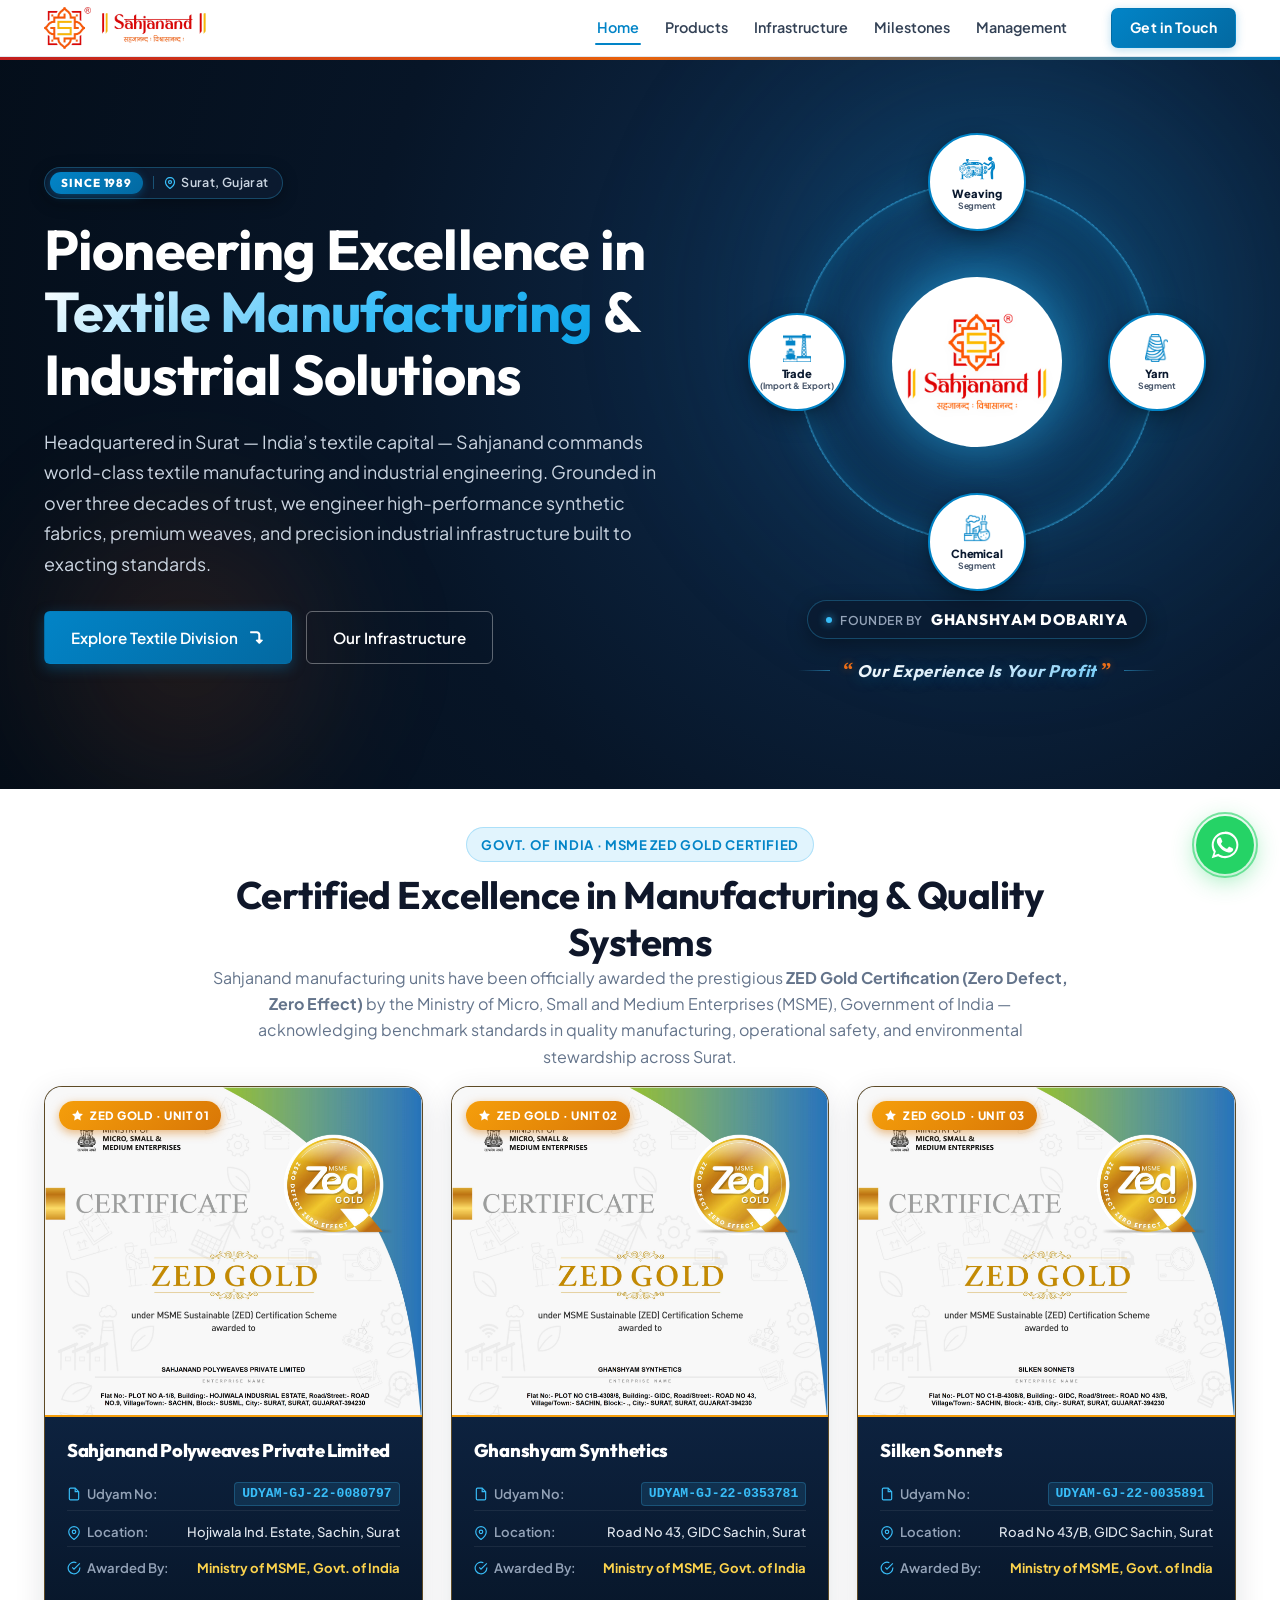
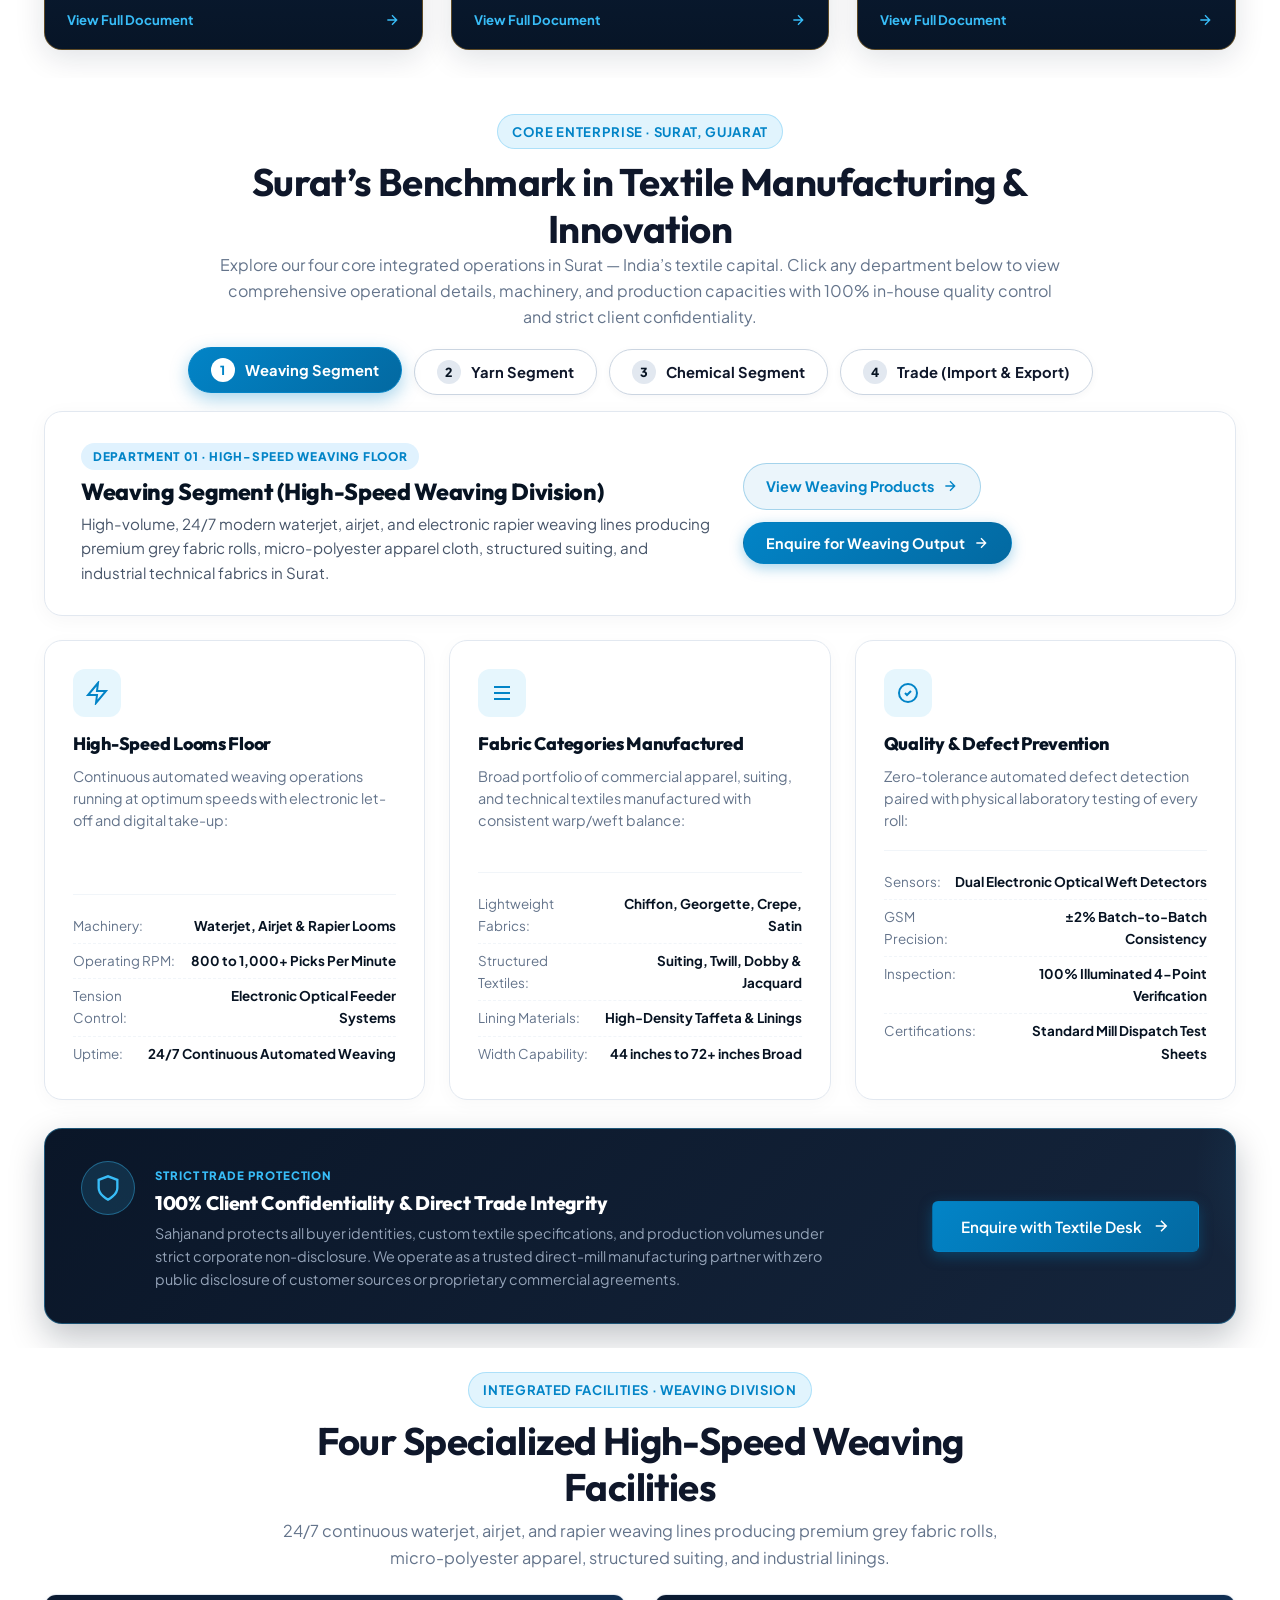
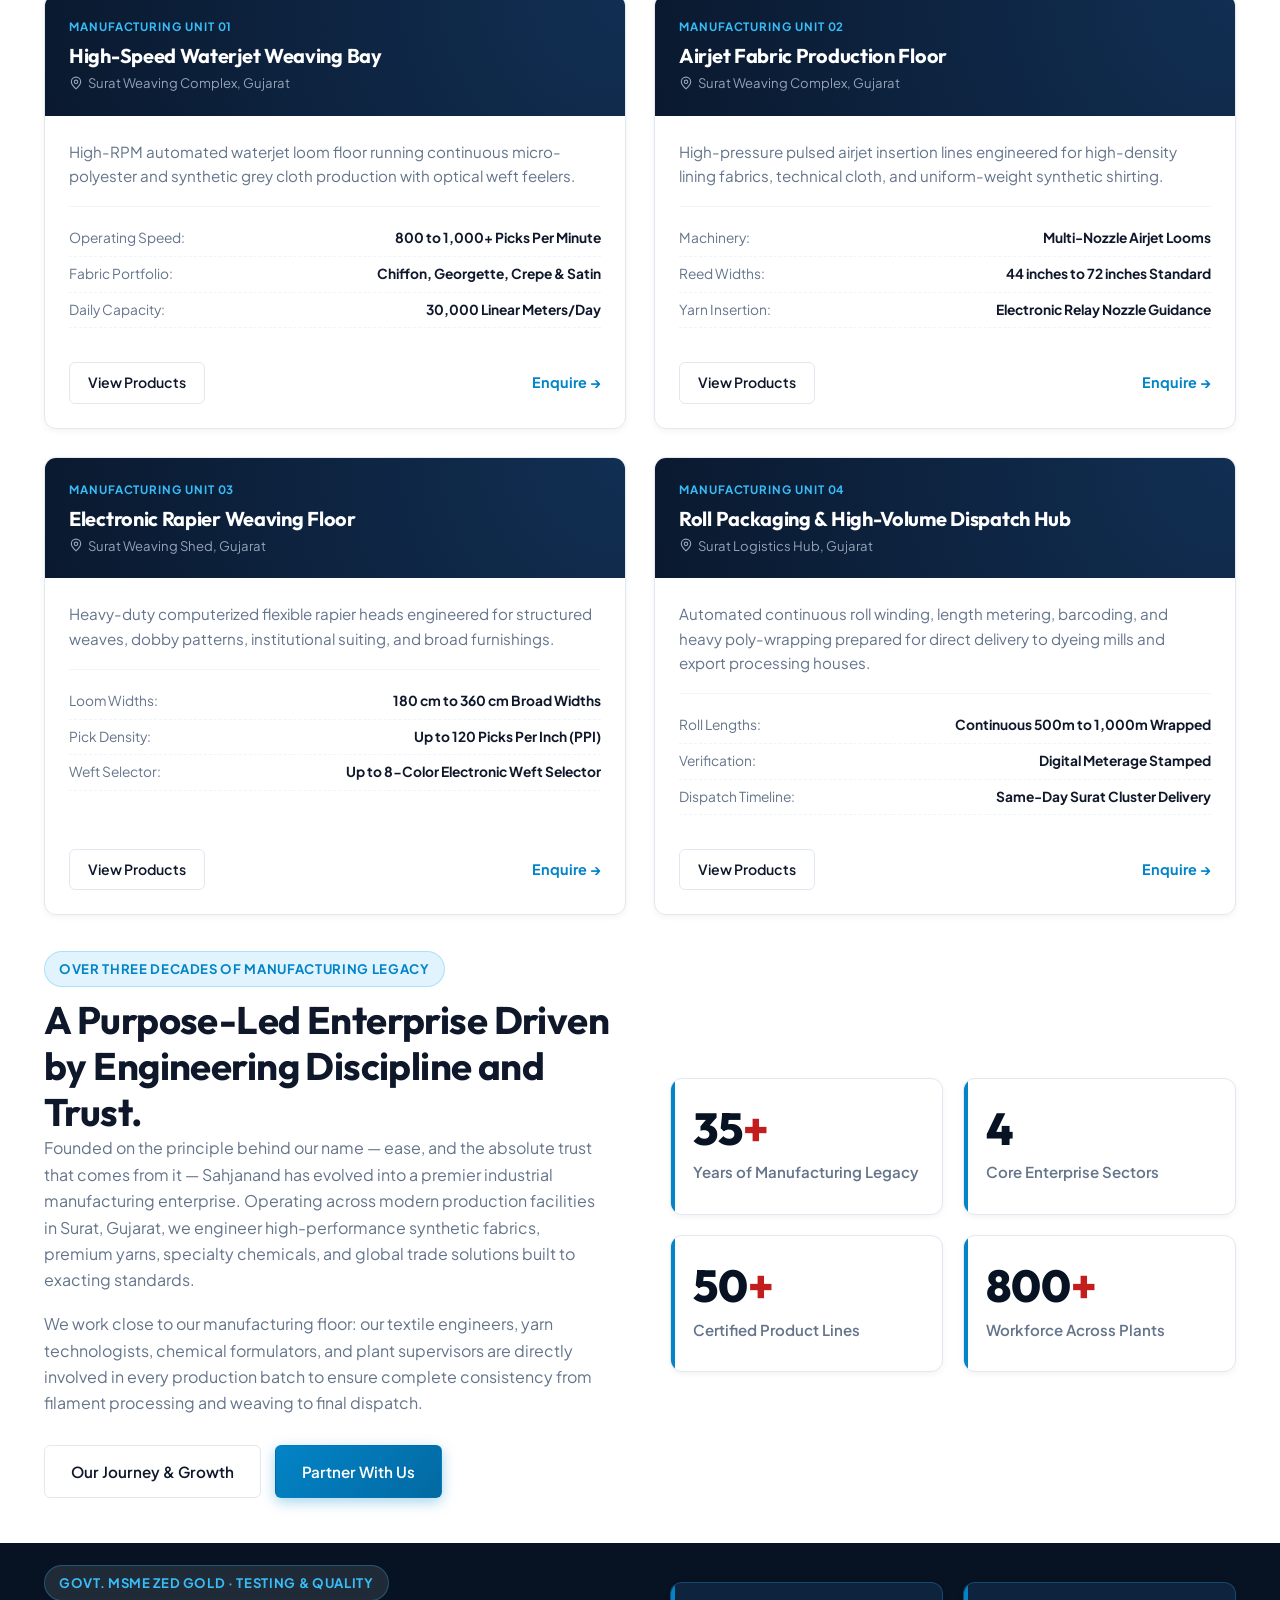
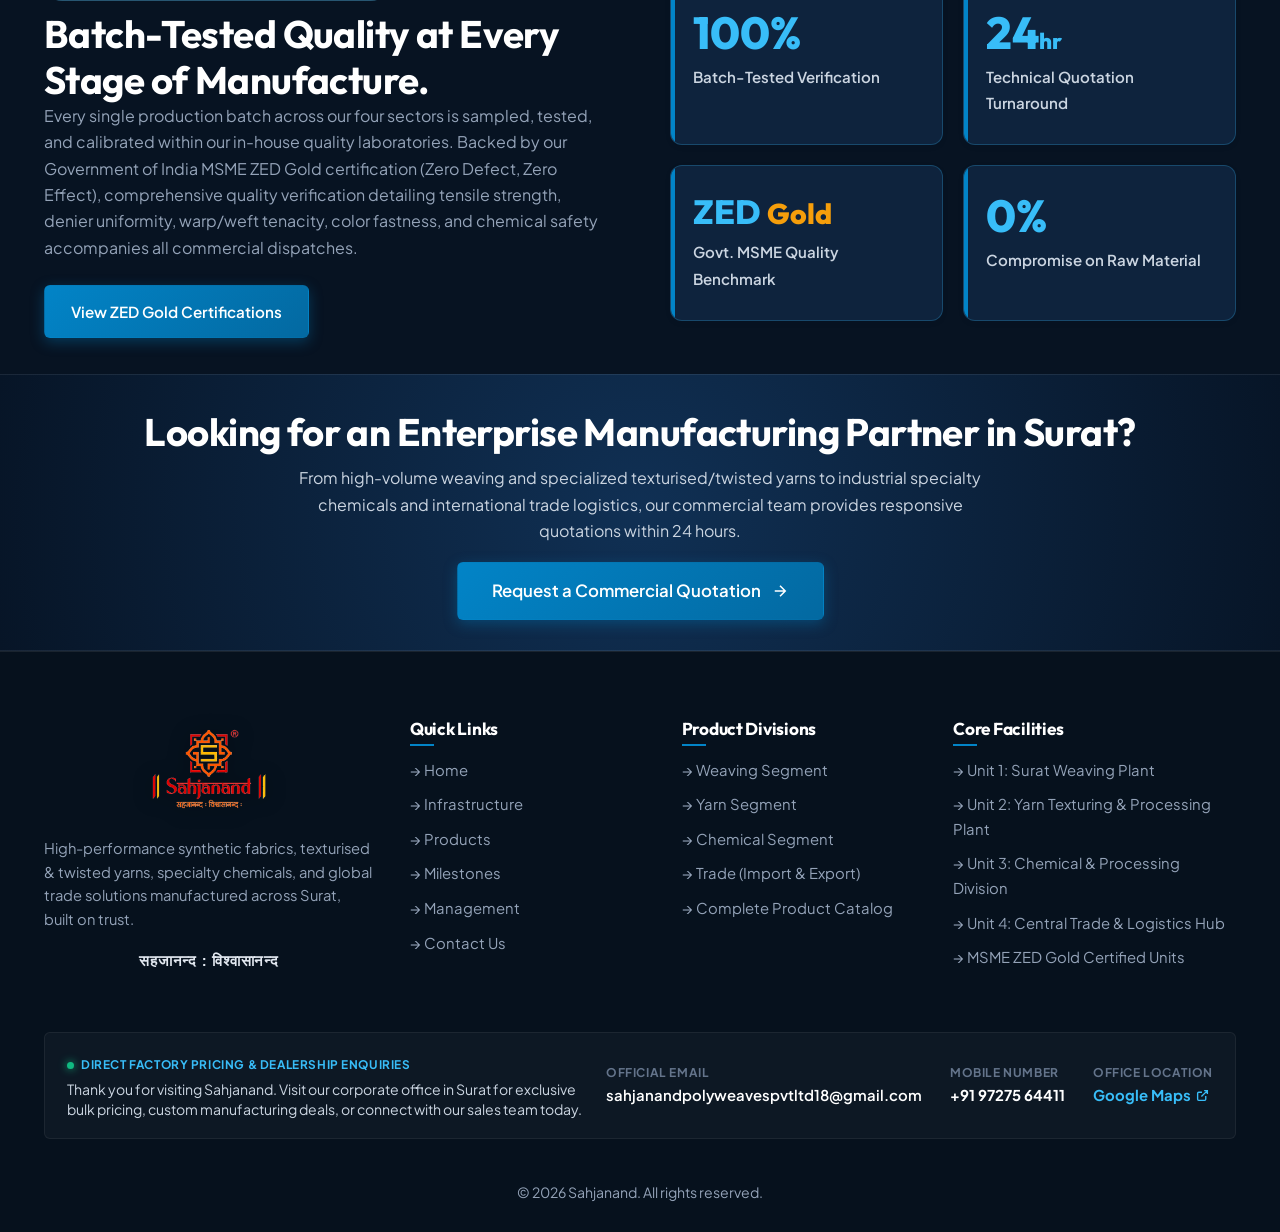
==== index.html @ 478af4a0 "Format designations on two lines with round brackets on line 2 for Utkarsh Misra and Vipul Radadiya" ====
<!DOCTYPE html>
<html lang="en">
<head>
<meta charset="UTF-8">
<meta name="viewport" content="width=device-width, initial-scale=1.0">
<title>Sahjanand | Industrial Manufacturing &amp; Infrastructure</title>
<meta name="description" content="Sahjanand produces precision-manufactured industrial products and construction materials across four advanced production facilities in Gujarat.">
<link rel="icon" type="image/png" href="images/favicon-32.png">
<link rel="apple-touch-icon" href="images/apple-touch-icon.png">
<link rel="preconnect" href="https://fonts.googleapis.com">
<link rel="preconnect" href="https://fonts.gstatic.com" crossorigin>
<meta http-equiv="Cache-Control" content="no-cache, no-store, must-revalidate">
<meta http-equiv="Pragma" content="no-cache">
<meta http-equiv="Expires" content="0">
<link rel="stylesheet" href="styles.css?v=117">
</head>
<body>

<header class="site-header">
 <div class="nav-row">
  <a href="./" class="brand" aria-label="Sahjanand - Home">
   <img src="images/navbar-logo.png?v=46" alt="Sahjanand - सहजानन्द : विश्वासानन्द" class="navbar-brand-logo">
  </a>
  <nav class="main-nav" id="primary-navigation" aria-label="Primary">
   <div class="mobile-drawer-header">
    <div class="drawer-brand">
     <img src="images/navbar-logo.png?v=46" alt="Sahjanand - सहजानन्द : विश्वासानन्द" class="drawer-brand-logo">
    </div>
    <button type="button" class="mobile-drawer-close" aria-label="Close navigation menu">&times;</button>
   </div>
   <ul>
    <li><a href="./">Home</a></li>
    <li><a href="products">Products</a></li>
    <li><a href="infrastructure">Infrastructure</a></li>
    <li><a href="milestones">Milestones</a></li>
    <li><a href="management">Management</a></li>
   </ul>
   <div class="mobile-drawer-footer">
    <a href="contact" class="btn btn-primary btn-drawer-cta">Get in Touch</a>
    <div class="drawer-info">
     <p><strong>Sahjanand</strong></p>
     <p>Surat, Gujarat, India</p>
    </div>
   </div>
  </nav>
  <div class="nav-actions">
   <a href="contact" class="btn btn-primary nav-cta-btn">Get in Touch</a>
   <button type="button" class="mobile-nav-toggle" aria-label="Toggle navigation menu" aria-expanded="false" aria-controls="primary-navigation">
    <span class="hamburger-line"></span>
    <span class="hamburger-line"></span>
    <span class="hamburger-line"></span>
   </button>
  </div>
 </div>
 <div class="mobile-nav-backdrop" aria-hidden="true"></div>
</header>

<main>

 <section class="hero-eagle">
  <div class="hero-top-accent" aria-hidden="true"></div>
  <div class="container">
   <div class="hero-grid">
    <div class="hero-content">
       <div class="hero-since-tag">
        <span class="since-flag">SINCE 1989</span>
        <span class="since-sep" aria-hidden="true"></span>
        <span class="since-loc">
         <svg width="12" height="12" viewBox="0 0 24 24" fill="none" stroke="currentColor" stroke-width="2.5" stroke-linecap="round" stroke-linejoin="round" aria-hidden="true">
          <path d="M21 10c0 7-9 13-9 13s-9-6-9-13a9 9 0 0 1 18 0z"/>
          <circle cx="12" cy="10" r="3"/>
         </svg>
         Surat, Gujarat
        </span>
       </div>
      <h1>Pioneering Excellence in <span class="gradient-text">Textile Manufacturing</span> &amp; Industrial Solutions</h1>
      <p class="hero-lede">Headquartered in Surat — India’s textile capital — Sahjanand commands world-class textile manufacturing and industrial engineering. Grounded in over three decades of trust, we engineer high-performance synthetic fabrics, premium weaves, and precision industrial infrastructure built to exacting standards.</p>
      <div class="hero-actions">
       <a href="#textile-division" class="btn btn-primary">
        <span>Explore Textile Division</span>
        <svg width="17" height="17" viewBox="0 0 512 512" fill="currentColor" aria-hidden="true" style="display:inline-block; vertical-align:middle; transition:transform 0.25s ease;">
         <path d="M 81,64 L 274,65 L 299,72 L 317,81 L 332,92 L 349,110 L 365,139 L 372,168 L 372,319 L 430,320 L 439,324 L 445,331 L 447,337 L 447,345 L 442,355 L 355,442 L 345,447 L 337,447 L 328,443 L 239,354 L 235,346 L 235,336 L 238,329 L 248,321 L 309,319 L 309,172 L 305,159 L 299,149 L 292,141 L 279,132 L 262,127 L 81,127 L 75,125 L 68,119 L 64,110 L 64,81 L 68,72 L 75,66 Z"/>
        </svg>
       </a>
       <a href="infrastructure" class="btn btn-outline">Our Infrastructure</a>
      </div>
     </div>

     <div class="hero-art">
      <div class="constellation-wrapper">
       <div class="constellation-ring"></div>
        <!-- Dynamic 4-Work Industrial Showcase (Continuous 3s Spreading Loop behind Logo) -->
        <div class="work-showcase-field" aria-hidden="true">
         <div class="work-showcase-ring"></div>
         <div class="work-slide slide-weaving">
          <img src="images/work-weaving.jpg?v=68" alt="Weaving Segment Manufacturing Plant">
          <div class="work-slide-tag">Weaving Segment</div>
         </div>
         <div class="work-slide slide-yarn">
          <img src="images/work-yarn.jpg?v=68" alt="Yarn Segment Spindles & Texturising">
          <div class="work-slide-tag">Yarn Segment</div>
         </div>
         <div class="work-slide slide-chemical">
          <img src="images/work-chemical.jpg?v=68" alt="Specialty Chemicals Processing Facility">
          <div class="work-slide-tag">Chemical Segment</div>
         </div>
         <div class="work-slide slide-trade">
          <img src="images/work-trade.jpg" alt="Global Trade Import & Export Logistics">
          <div class="work-slide-tag">Trade (Import &amp; Export)</div>
         </div>
        </div>
       
        <!-- Central Sahjanand Core -->
        <div class="constellation-center">
         <img src="images/logo-original-4k.png" alt="Sahjanand" class="constellation-logo">
        </div>

        <!-- Orbiting Track for 4 Core Enterprise Sectors (Slow Revolving Orbit) -->
        <div class="orbit-track">
         <a href="#textile-division" class="orbit-node node-1 btn-dept-link" data-switch="1" title="1. Weaving Segment">
          <div class="orbit-icon-wrap">
           <img src="images/icon-weaving-machine-blue.png" alt="Weaving Loom Machine" class="orbit-machine-icon">
          </div>
          <span class="node-label">
           <strong>Weaving</strong>
           <span class="node-sub">Segment</span>
          </span>
         </a>

         <a href="#textile-division" class="orbit-node node-2 btn-dept-link" data-switch="2" title="2. Yarn Segment">
          <div class="orbit-icon-wrap">
           <img src="images/icon-yarn-spool-blue.png" alt="Yarn Spool" class="orbit-yarn-icon">
          </div>
          <span class="node-label">
           <strong>Yarn</strong>
           <span class="node-sub">Segment</span>
          </span>
         </a>

         <a href="#textile-division" class="orbit-node node-3 btn-dept-link" data-switch="3" title="3. Chemical Segment">
          <div class="orbit-icon-wrap">
           <img src="images/icon-chemical-flask-blue.png?v=71" alt="Chemical Processing Flask and Factory" class="orbit-chemical-icon">
          </div>
          <span class="node-label">
           <strong>Chemical</strong>
           <span class="node-sub">Segment</span>
          </span>
         </a>

         <a href="#textile-division" class="orbit-node node-4 btn-dept-link" data-switch="4" title="4. Trade (Import &amp; Export)">
          <div class="orbit-icon-wrap">
            <img src="images/icon-trade-cargo-blue.png" alt="Trade Cargo Ship and Crane" class="orbit-trade-icon">
          </div>
          <span class="node-label">
           <strong>Trade</strong>
           <span class="node-sub">(Import &amp; Export)</span>
          </span>
         </a>
        </div>
       </div>

       <!-- Executive Presentation Byline under Constellation Setup (Modern Minimalist Pill) -->
       <div class="hero-presented-tag">
        <span class="tag-pulse-dot" aria-hidden="true"></span>
        <span class="tag-label">Founder by</span>
        <span class="tag-name">GHANSHYAM DOBARIYA</span>
       </div>

       <!-- Corporate Philosophy Motto -->
       <div class="hero-quote-byline">
        <span class="quote-wing-line left" aria-hidden="true"></span>
        <p class="hero-quote-phrase">
         <span class="quote-glyph" aria-hidden="true">&ldquo;</span><span class="quote-text">Our Experience Is Your Profit</span><span class="quote-glyph" aria-hidden="true">&rdquo;</span>
        </p>
        <span class="quote-wing-line right" aria-hidden="true"></span>
       </div>
      </div>
     </div>
    </div>
   </div>
  </section>

  <!-- MSME ZED GOLD CERTIFICATIONS SHOWCASE -->
  <section id="certifications" class="cert-showcase-section">
   <div class="container">
    <div class="section-header-eagle" style="text-align: center; max-width: 860px; margin: 0 auto 16px;">
     <span class="pill-badge pill-badge-blue">Govt. of India · MSME ZED Gold Certified</span>
     <h2>Certified Excellence in Manufacturing &amp; Quality Systems</h2>
     <p class="section-lede">Sahjanand manufacturing units have been officially awarded the prestigious <strong>ZED Gold Certification (Zero Defect, Zero Effect)</strong> by the Ministry of Micro, Small and Medium Enterprises (MSME), Government of India — acknowledging benchmark standards in quality manufacturing, operational safety, and environmental stewardship across Surat.</p>
    </div>

    <!-- 3 CERTIFICATES IN ONE SINGLE ROW ON DESKTOP -->
    <div class="cert-grid">
     <!-- Certificate 1: Sahjanand Polyweaves Private Limited -->
     <div class="cert-card" data-cert-index="0" role="button" tabindex="0" aria-label="View ZED Gold Certificate - Sahjanand Polyweaves Private Limited">
      <div class="cert-badge">
       <svg width="13" height="13" viewBox="0 0 24 24" fill="currentColor"><polygon points="12 2 15.09 8.26 22 9.27 17 14.14 18.18 21.02 12 17.77 5.82 21.02 7 14.14 2 9.27 8.91 8.26 12 2"/></svg>
       <span>ZED Gold · Unit 01</span>
      </div>
      <div class="cert-preview-frame">
       <img src="images/cert-sahjanand-polyweaves.png" alt="MSME ZED Gold Certificate - Sahjanand Polyweaves Private Limited" loading="lazy">
       <div class="cert-zoom-overlay">
        <div class="zoom-btn-pill">
         <svg width="18" height="18" viewBox="0 0 24 24" fill="none" stroke="currentColor" stroke-width="2.5"><circle cx="11" cy="11" r="8"/><line x1="21" y1="21" x2="16.65" y2="16.65"/><line x1="11" y1="8" x2="11" y2="14"/><line x1="8" y1="11" x2="14" y2="11"/></svg>
         <span>Click to Enlarge</span>
        </div>
       </div>
      </div>
      <div class="cert-card-body">
       <h4>Sahjanand Polyweaves Private Limited</h4>
       <div class="cert-info-list">
        <div class="cert-info-row">
         <span class="cert-info-label">
          <svg width="14" height="14" viewBox="0 0 24 24" fill="none" stroke="currentColor" stroke-width="2"><path d="M14 2H6a2 2 0 0 0-2 2v16a2 2 0 0 0 2 2h12a2 2 0 0 0 2-2V8z"/><polyline points="14 2 14 8 20 8"/></svg>
          Udyam No:
         </span>
         <span class="cert-info-code">UDYAM-GJ-22-0080797</span>
        </div>
        <div class="cert-info-row">
         <span class="cert-info-label">
          <svg width="14" height="14" viewBox="0 0 24 24" fill="none" stroke="currentColor" stroke-width="2"><path d="M21 10c0 7-9 13-9 13s-9-6-9-13a9 9 0 0 1 18 0z"/><circle cx="12" cy="10" r="3"/></svg>
          Location:
         </span>
         <span class="cert-info-val">Hojiwala Ind. Estate, Sachin, Surat</span>
        </div>
        <div class="cert-info-row">
         <span class="cert-info-label">
          <svg width="14" height="14" viewBox="0 0 24 24" fill="none" stroke="currentColor" stroke-width="2"><path d="M22 11.08V12a10 10 0 1 1-5.93-9.14"/><polyline points="22 4 12 14.01 9 11.01"/></svg>
          Awarded By:
         </span>
         <span class="cert-info-val cert-highlight-gold">Ministry of MSME, Govt. of India</span>
        </div>
       </div>
       <div class="cert-card-footer-action">
        <span>View Full Document</span>
        <svg width="16" height="16" viewBox="0 0 24 24" fill="none" stroke="currentColor" stroke-width="2"><path d="M5 12h14M12 5l7 7-7 7"/></svg>
       </div>
      </div>
     </div>

     <!-- Certificate 2: Ghanshyam Synthetics -->
     <div class="cert-card" data-cert-index="1" role="button" tabindex="0" aria-label="View ZED Gold Certificate - Ghanshyam Synthetics">
      <div class="cert-badge">
       <svg width="13" height="13" viewBox="0 0 24 24" fill="currentColor"><polygon points="12 2 15.09 8.26 22 9.27 17 14.14 18.18 21.02 12 17.77 5.82 21.02 7 14.14 2 9.27 8.91 8.26 12 2"/></svg>
       <span>ZED Gold · Unit 02</span>
      </div>
      <div class="cert-preview-frame">
       <img src="images/cert-ghanshyam-synthetics.png" alt="MSME ZED Gold Certificate - Ghanshyam Synthetics" loading="lazy">
       <div class="cert-zoom-overlay">
        <div class="zoom-btn-pill">
         <svg width="18" height="18" viewBox="0 0 24 24" fill="none" stroke="currentColor" stroke-width="2.5"><circle cx="11" cy="11" r="8"/><line x1="21" y1="21" x2="16.65" y2="16.65"/><line x1="11" y1="8" x2="11" y2="14"/><line x1="8" y1="11" x2="14" y2="11"/></svg>
         <span>Click to Enlarge</span>
        </div>
       </div>
      </div>
      <div class="cert-card-body">
       <h4>Ghanshyam Synthetics</h4>
       <div class="cert-info-list">
        <div class="cert-info-row">
         <span class="cert-info-label">
          <svg width="14" height="14" viewBox="0 0 24 24" fill="none" stroke="currentColor" stroke-width="2"><path d="M14 2H6a2 2 0 0 0-2 2v16a2 2 0 0 0 2 2h12a2 2 0 0 0 2-2V8z"/><polyline points="14 2 14 8 20 8"/></svg>
          Udyam No:
         </span>
         <span class="cert-info-code">UDYAM-GJ-22-0353781</span>
        </div>
        <div class="cert-info-row">
         <span class="cert-info-label">
          <svg width="14" height="14" viewBox="0 0 24 24" fill="none" stroke="currentColor" stroke-width="2"><path d="M21 10c0 7-9 13-9 13s-9-6-9-13a9 9 0 0 1 18 0z"/><circle cx="12" cy="10" r="3"/></svg>
          Location:
         </span>
         <span class="cert-info-val">Road No 43, GIDC Sachin, Surat</span>
        </div>
        <div class="cert-info-row">
         <span class="cert-info-label">
          <svg width="14" height="14" viewBox="0 0 24 24" fill="none" stroke="currentColor" stroke-width="2"><path d="M22 11.08V12a10 10 0 1 1-5.93-9.14"/><polyline points="22 4 12 14.01 9 11.01"/></svg>
          Awarded By:
         </span>
         <span class="cert-info-val cert-highlight-gold">Ministry of MSME, Govt. of India</span>
        </div>
       </div>
       <div class="cert-card-footer-action">
        <span>View Full Document</span>
        <svg width="16" height="16" viewBox="0 0 24 24" fill="none" stroke="currentColor" stroke-width="2"><path d="M5 12h14M12 5l7 7-7 7"/></svg>
       </div>
      </div>
     </div>

     <!-- Certificate 3: Silken Sonnets -->
     <div class="cert-card" data-cert-index="2" role="button" tabindex="0" aria-label="View ZED Gold Certificate - Silken Sonnets">
      <div class="cert-badge">
       <svg width="13" height="13" viewBox="0 0 24 24" fill="currentColor"><polygon points="12 2 15.09 8.26 22 9.27 17 14.14 18.18 21.02 12 17.77 5.82 21.02 7 14.14 2 9.27 8.91 8.26 12 2"/></svg>
       <span>ZED Gold · Unit 03</span>
      </div>
      <div class="cert-preview-frame">
       <img src="images/cert-silken-sonnets.png" alt="MSME ZED Gold Certificate - Silken Sonnets" loading="lazy">
       <div class="cert-zoom-overlay">
        <div class="zoom-btn-pill">
         <svg width="18" height="18" viewBox="0 0 24 24" fill="none" stroke="currentColor" stroke-width="2.5"><circle cx="11" cy="11" r="8"/><line x1="21" y1="21" x2="16.65" y2="16.65"/><line x1="11" y1="8" x2="11" y2="14"/><line x1="8" y1="11" x2="14" y2="11"/></svg>
         <span>Click to Enlarge</span>
        </div>
       </div>
      </div>
      <div class="cert-card-body">
       <h4>Silken Sonnets</h4>
       <div class="cert-info-list">
        <div class="cert-info-row">
         <span class="cert-info-label">
          <svg width="14" height="14" viewBox="0 0 24 24" fill="none" stroke="currentColor" stroke-width="2"><path d="M14 2H6a2 2 0 0 0-2 2v16a2 2 0 0 0 2 2h12a2 2 0 0 0 2-2V8z"/><polyline points="14 2 14 8 20 8"/></svg>
          Udyam No:
         </span>
         <span class="cert-info-code">UDYAM-GJ-22-0035891</span>
        </div>
        <div class="cert-info-row">
         <span class="cert-info-label">
          <svg width="14" height="14" viewBox="0 0 24 24" fill="none" stroke="currentColor" stroke-width="2"><path d="M21 10c0 7-9 13-9 13s-9-6-9-13a9 9 0 0 1 18 0z"/><circle cx="12" cy="10" r="3"/></svg>
          Location:
         </span>
         <span class="cert-info-val">Road No 43/B, GIDC Sachin, Surat</span>
        </div>
        <div class="cert-info-row">
         <span class="cert-info-label">
          <svg width="14" height="14" viewBox="0 0 24 24" fill="none" stroke="currentColor" stroke-width="2"><path d="M22 11.08V12a10 10 0 1 1-5.93-9.14"/><polyline points="22 4 12 14.01 9 11.01"/></svg>
          Awarded By:
         </span>
         <span class="cert-info-val cert-highlight-gold">Ministry of MSME, Govt. of India</span>
        </div>
       </div>
       <div class="cert-card-footer-action">
        <span>View Full Document</span>
        <svg width="16" height="16" viewBox="0 0 24 24" fill="none" stroke="currentColor" stroke-width="2"><path d="M5 12h14M12 5l7 7-7 7"/></svg>
       </div>
      </div>
     </div>
    </div>
    <!-- Mobile Swipe Indicator & Dots (visible on mobile/tablet) -->
    <div class="cert-mobile-controls" aria-hidden="true">
     <button type="button" class="cert-dot is-active" data-index="0" aria-label="Certificate 1"></button>
     <button type="button" class="cert-dot" data-index="1" aria-label="Certificate 2"></button>
     <button type="button" class="cert-dot" data-index="2" aria-label="Certificate 3"></button>
    </div>
   </div>
  </section>

 <!-- CORE ENTERPRISE: TEXTILE MANUFACTURING HUB -->
 <section id="textile-division" class="textile-showcase-section">
  <div class="container">
   <div class="section-header-eagle" style="text-align: center; max-width: 840px; margin: 0 auto 14px;">
    <span class="pill-badge pill-badge-blue">Core Enterprise · Surat, Gujarat</span>
    <h2>Surat’s Benchmark in Textile Manufacturing &amp; Innovation</h2>
    <p class="section-lede">Explore our four core integrated operations in Surat — India’s textile capital. Click any department below to view comprehensive operational details, machinery, and production capacities with 100% in-house quality control and strict client confidentiality.</p>
   </div>

   <!-- Persistent 4 Department Selector Buttons -->
   <div class="textile-tab-bar" role="tablist" aria-label="Textile Departments">
    <button type="button" class="textile-tab-btn active" data-target-page="1" role="tab" aria-selected="true">
     <span class="tab-num">1</span>
     <span class="tab-label">Weaving Segment</span>
    </button>
    <button type="button" class="textile-tab-btn" data-target-page="2" role="tab" aria-selected="false">
     <span class="tab-num">2</span>
     <span class="tab-label">Yarn Segment</span>
    </button>
    <button type="button" class="textile-tab-btn" data-target-page="3" role="tab" aria-selected="false">
     <span class="tab-num">3</span>
     <span class="tab-label">Chemical Segment</span>
    </button>
    <button type="button" class="textile-tab-btn" data-target-page="4" role="tab" aria-selected="false">
     <span class="tab-num">4</span>
     <span class="tab-label">Trade (Import &amp; Export)</span>
    </button>
   </div>

   <!-- Dynamic Department Panels Container -->
   <div class="textile-panels-container">

    <!-- DEPARTMENT 1: WEAVING SEGMENT -->
    <div class="textile-page-panel active" data-page="1" id="page-weaving" role="tabpanel">
     <div class="textile-panel-header">
      <div class="textile-panel-title-area">
       <span class="page-badge">Department 01 · High-Speed Weaving Floor</span>
       <h3>Weaving Segment (High-Speed Weaving Division)</h3>
       <p>High-volume, 24/7 modern waterjet, airjet, and electronic rapier weaving lines producing premium grey fabric rolls, micro-polyester apparel cloth, structured suiting, and industrial technical fabrics in Surat.</p>
      </div>
      <div class="panel-actions-row">
       <a href="products?division=weaving" class="btn-ghost-cyan">
        <span>View Weaving Products</span>
        <svg width="16" height="16" viewBox="0 0 24 24" fill="none" stroke="currentColor" stroke-width="2"><path d="M5 12h14M12 5l7 7-7 7"/></svg>
       </a>
       <a href="contact?inquiry=textile-weaving" class="btn btn-primary panel-cta-btn">
        <span>Enquire for Weaving Output</span>
        <svg width="16" height="16" viewBox="0 0 24 24" fill="none" stroke="currentColor" stroke-width="2"><path d="M5 12h14M12 5l7 7-7 7"/></svg>
       </a>
      </div>
     </div>

     <div class="textile-panel-grid">
      <div class="panel-card">
       <div class="panel-card-icon">
        <svg viewBox="0 0 24 24" fill="none" stroke="currentColor" stroke-width="2"><path d="M13 2L3 14h9l-1 8 10-12h-9l1-8z"/></svg>
       </div>
       <h4>High-Speed Looms Floor</h4>
       <p>Continuous automated weaving operations running at optimum speeds with electronic let-off and digital take-up:</p>
       <ul class="panel-detail-list">
        <li><span>Machinery:</span> <strong>Waterjet, Airjet &amp; Rapier Looms</strong></li>
        <li><span>Operating RPM:</span> <strong>800 to 1,000+ Picks Per Minute</strong></li>
        <li><span>Tension Control:</span> <strong>Electronic Optical Feeder Systems</strong></li>
        <li><span>Uptime:</span> <strong>24/7 Continuous Automated Weaving</strong></li>
       </ul>
      </div>

      <div class="panel-card">
       <div class="panel-card-icon">
        <svg viewBox="0 0 24 24" fill="none" stroke="currentColor" stroke-width="2"><path d="M4 6h16M4 12h16M4 18h16"/></svg>
       </div>
       <h4>Fabric Categories Manufactured</h4>
       <p>Broad portfolio of commercial apparel, suiting, and technical textiles manufactured with consistent warp/weft balance:</p>
       <ul class="panel-detail-list">
        <li><span>Lightweight Fabrics:</span> <strong>Chiffon, Georgette, Crepe, Satin</strong></li>
        <li><span>Structured Textiles:</span> <strong>Suiting, Twill, Dobby &amp; Jacquard</strong></li>
        <li><span>Lining Materials:</span> <strong>High-Density Taffeta &amp; Linings</strong></li>
        <li><span>Width Capability:</span> <strong>44 inches to 72+ inches Broad</strong></li>
       </ul>
      </div>

      <div class="panel-card">
       <div class="panel-card-icon">
        <svg viewBox="0 0 24 24" fill="none" stroke="currentColor" stroke-width="2"><path d="M9 12l2 2 4-4m6 2a9 9 0 11-18 0 9 9 0 0118 0z"/></svg>
       </div>
       <h4>Quality &amp; Defect Prevention</h4>
       <p>Zero-tolerance automated defect detection paired with physical laboratory testing of every roll:</p>
       <ul class="panel-detail-list">
        <li><span>Sensors:</span> <strong>Dual Electronic Optical Weft Detectors</strong></li>
        <li><span>GSM Precision:</span> <strong>&plusmn;2% Batch-to-Batch Consistency</strong></li>
        <li><span>Inspection:</span> <strong>100% Illuminated 4-Point Verification</strong></li>
        <li><span>Certifications:</span> <strong>Standard Mill Dispatch Test Sheets</strong></li>
       </ul>
      </div>
     </div>
    </div>

    <!-- DEPARTMENT 2: YARN SEGMENT -->
    <div class="textile-page-panel" data-page="2" id="page-yarn" role="tabpanel" style="display: none;">
     <div class="textile-panel-header">
      <div class="textile-panel-title-area">
       <span class="page-badge">Department 02 · Raw Material &amp; Warp Preparation</span>
       <h3>Yarn Segment &amp; Warp Preparation</h3>
       <p>Comprehensive synthetic filament yarn processing, computer-controlled warping, eco-friendly sizing, and high-speed beam winding engineered to ensure zero warp breakage on modern weaving floors.</p>
      </div>
      <div class="panel-actions-row">
       <a href="products?division=yarn" class="btn-ghost-cyan">
        <span>View Yarn Products</span>
        <svg width="16" height="16" viewBox="0 0 24 24" fill="none" stroke="currentColor" stroke-width="2"><path d="M5 12h14M12 5l7 7-7 7"/></svg>
       </a>
       <a href="contact?inquiry=textile-yarn" class="btn btn-primary panel-cta-btn">
        <span>Enquire for Yarn Supply</span>
        <svg width="16" height="16" viewBox="0 0 24 24" fill="none" stroke="currentColor" stroke-width="2"><path d="M5 12h14M12 5l7 7-7 7"/></svg>
       </a>
      </div>
     </div>

     <div class="textile-panel-grid">
      <div class="panel-card">
       <div class="panel-card-icon">
        <svg viewBox="0 0 24 24" fill="none" stroke="currentColor" stroke-width="2"><circle cx="12" cy="12" r="9"/><circle cx="12" cy="12" r="4"/><path d="M12 3v5M12 16v5M3 12h5M16 12h5"/></svg>
       </div>
       <h4>Filament Types &amp; Denier Range</h4>
       <p>Bulk sourcing, handling, and preparation across a versatile range of premium synthetic filaments:</p>
       <ul class="panel-detail-list">
        <li><span>Filaments:</span> <strong>Fully Drawn Yarn (FDY) &amp; POY</strong></li>
        <li><span>Texturing:</span> <strong>Drawn Textured Yarn (DTY)</strong></li>
        <li><span>Specialties:</span> <strong>Micro-Denier, Cationic &amp; High-Twist</strong></li>
        <li><span>Denier Range:</span> <strong>30D to 600D Filament Gauges</strong></li>
       </ul>
      </div>

      <div class="panel-card">
       <div class="panel-card-icon">
        <svg viewBox="0 0 24 24" fill="none" stroke="currentColor" stroke-width="2"><path d="M4 6h16M4 12h16M4 18h16M6 4v16M12 4v16M18 4v16"/></svg>
       </div>
       <h4>Warping &amp; Sizing Technology</h4>
       <p>Automated sectional warping lines engineered for parallel yarn arrangement and uniform beam density:</p>
       <ul class="panel-detail-list">
        <li><span>Creel Capacity:</span> <strong>1000+ Ends Electronic Stop Motion</strong></li>
        <li><span>Tension Control:</span> <strong>Computerized Servo Tensioning</strong></li>
        <li><span>Sizing Media:</span> <strong>Eco-Friendly Synthetic Size Blends</strong></li>
        <li><span>Quality Outcome:</span> <strong>Zero Warp-Breakage Guarantee</strong></li>
       </ul>
      </div>

      <div class="panel-card">
       <div class="panel-card-icon">
        <svg viewBox="0 0 24 24" fill="none" stroke="currentColor" stroke-width="2"><path d="M9 12l2 2 4-4m6 2a9 9 0 11-18 0 9 9 0 0118 0z"/></svg>
       </div>
       <h4>Testing &amp; In-House Lab</h4>
       <p>Every yarn lot is tested for tensile elongation, twist stability, and continuous filament uniformity:</p>
       <ul class="panel-detail-list">
        <li><span>Tensile Checks:</span> <strong>Single-End Tenacity &amp; Elongation</strong></li>
        <li><span>Denier Accuracy:</span> <strong>Electronic Wrap-Reel Inspection</strong></li>
        <li><span>Moisture &amp; OPU:</span> <strong>Controlled Oil Pick-Up Uniformity</strong></li>
        <li><span>Lot Traceability:</span> <strong>Full Barcoded Batch Certification</strong></li>
       </ul>
      </div>
     </div>
    </div>

    <!-- DEPARTMENT 3: CHEMICAL SEGMENT -->
    <div class="textile-page-panel" data-page="3" id="page-chemical" role="tabpanel" style="display: none;">
     <div class="textile-panel-header">
      <div class="textile-panel-title-area">
       <span class="page-badge">Department 03 · Specialty Chemicals &amp; Auxiliaries</span>
       <h3>Chemical Segment (Textile Auxiliaries &amp; Specialty Formulations)</h3>
       <p>Formulation and bulk supply of eco-friendly synthetic sizing chemicals, warp binders, textile processing auxiliaries, lubricants, and finishing softeners engineered for optimal weaving performance.</p>
      </div>
      <div class="panel-actions-row">
       <a href="products?division=chemical" class="btn-ghost-cyan">
        <span>View Chemical Products</span>
        <svg width="16" height="16" viewBox="0 0 24 24" fill="none" stroke="currentColor" stroke-width="2"><path d="M5 12h14M12 5l7 7-7 7"/></svg>
       </a>
       <a href="contact?inquiry=textile-chemical" class="btn btn-primary panel-cta-btn">
        <span>Enquire for Chemical Supply</span>
        <svg width="16" height="16" viewBox="0 0 24 24" fill="none" stroke="currentColor" stroke-width="2"><path d="M5 12h14M12 5l7 7-7 7"/></svg>
       </a>
      </div>
     </div>

     <div class="textile-panel-grid">
      <div class="panel-card">
       <div class="panel-card-icon">
        <svg viewBox="0 0 24 24" fill="none" stroke="currentColor" stroke-width="2"><path d="M10 2v7.31L4.14 19.3A2 2 0 0 0 5.86 22h12.28a2 2 0 0 0 1.72-2.7L14 9.31V2"/></svg>
       </div>
       <h4>Sizing Chemicals &amp; Polymer Binders</h4>
       <p>High-adhesion eco-friendly water-soluble sizing polymers engineered for smooth yarn encapsulation and zero shedding:</p>
       <ul class="panel-detail-list">
        <li><span>Formulations:</span> <strong>Synthetic Acrylic &amp; Polyvinyl Binders</strong></li>
        <li><span>Warp Film:</span> <strong>Flexible, High-Tensile Anti-Abrasion Film</strong></li>
        <li><span>De-sizing:</span> <strong>Rapid 100% Water-Soluble Washout</strong></li>
        <li><span>Performance:</span> <strong>Zero Dusting on Modern Looms</strong></li>
       </ul>
      </div>

      <div class="panel-card">
       <div class="panel-card-icon">
        <svg viewBox="0 0 24 24" fill="none" stroke="currentColor" stroke-width="2"><path d="M12 2.69l5.66 5.66a8 8 0 1 1-11.31 0z"/></svg>
       </div>
       <h4>Textile Auxiliaries &amp; Softeners</h4>
       <p>High-efficiency processing aids, scouring agents, wetting penetrants, and textile finishing softeners:</p>
       <ul class="panel-detail-list">
        <li><span>Spinning Aids:</span> <strong>Coning Oils &amp; Anti-Static Lubricants</strong></li>
        <li><span>Pre-Treatment:</span> <strong>Rapid Scouring &amp; Wetting Agents</strong></li>
        <li><span>Softening:</span> <strong>Cationic &amp; Silicone Fabric Softeners</strong></li>
        <li><span>Defoamers:</span> <strong>High-Efficiency Silicone Defoaming Emulsions</strong></li>
       </ul>
      </div>

      <div class="panel-card">
       <div class="panel-card-icon">
        <svg viewBox="0 0 24 24" fill="none" stroke="currentColor" stroke-width="2"><path d="M9 12l2 2 4-4m6 2a9 9 0 11-18 0 9 9 0 0118 0z"/></svg>
       </div>
       <h4>Testing Lab &amp; Eco-Compliance</h4>
       <p>Every chemical batch is synthesized and verified under controlled reactor temperatures and analytical testing:</p>
       <ul class="panel-detail-list">
        <li><span>Viscosity:</span> <strong>Digital Brookfield Viscometer Tested</strong></li>
        <li><span>pH &amp; Solids:</span> <strong>Rigid Active Solid Content Control</strong></li>
        <li><span>Eco Standards:</span> <strong>Zero Hazardous Discharge Compliant</strong></li>
        <li><span>Batch Quality:</span> <strong>Lot-Certified Laboratory COA Provided</strong></li>
       </ul>
      </div>
     </div>
    </div>

    <!-- DEPARTMENT 4: TRADE (IMPORT & EXPORT) -->
    <div class="textile-page-panel" data-page="4" id="page-trade" role="tabpanel" style="display: none;">
     <div class="textile-panel-header">
      <div class="textile-panel-title-area">
       <span class="page-badge">Department 04 · Global Procurement &amp; Export Desk</span>
       <h3>Trade (Import &amp; Export Division)</h3>
       <p>Dedicated international trading and procurement desk handling global raw material imports, virgin polymer procurement, export of Surat grey fabrics, and confidential contract trade.</p>
      </div>
      <div class="panel-actions-row">
       <a href="products?division=trade" class="btn-ghost-cyan">
        <span>View Trading Catalog</span>
        <svg width="16" height="16" viewBox="0 0 24 24" fill="none" stroke="currentColor" stroke-width="2"><path d="M5 12h14M12 5l7 7-7 7"/></svg>
       </a>
       <a href="contact?inquiry=textile-trade" class="btn btn-primary panel-cta-btn">
        <span>Connect with Trade Desk</span>
        <svg width="16" height="16" viewBox="0 0 24 24" fill="none" stroke="currentColor" stroke-width="2"><path d="M5 12h14M12 5l7 7-7 7"/></svg>
       </a>
      </div>
     </div>

     <div class="textile-panel-grid">
      <div class="panel-card">
       <div class="panel-card-icon">
        <svg viewBox="0 0 24 24" fill="none" stroke="currentColor" stroke-width="2"><circle cx="12" cy="12" r="10"/><path d="M2 12h20M12 2a15.3 15.3 0 0 1 4 10 15.3 15.3 0 0 1-4 10 15.3 15.3 0 0 1-4-10 15.3 15.3 0 0 1 4-10z"/></svg>
       </div>
       <h4>Global Import Operations</h4>
       <p>Direct international sourcing of virgin synthetic polymers, specialty filaments, and feedstock chemicals:</p>
       <ul class="panel-detail-list">
        <li><span>Polymer Imports:</span> <strong>Direct From Global Petrochemical Majors</strong></li>
        <li><span>Raw Filaments:</span> <strong>Virgin POY, FDY &amp; Specialty Gauges</strong></li>
        <li><span>Supply Chain:</span> <strong>Continuous High-Volume Buffer Stock</strong></li>
        <li><span>Pricing Edge:</span> <strong>Zero Middleman International Economics</strong></li>
       </ul>
      </div>

      <div class="panel-card">
       <div class="panel-card-icon">
        <svg viewBox="0 0 24 24" fill="none" stroke="currentColor" stroke-width="2"><path d="M21 16V8a2 2 0 0 0-1-1.73l-7-4a2 2 0 0 0-2 0l-7 4A2 2 0 0 0 3 8v8a2 2 0 0 0 1 1.73l7 4a2 2 0 0 0 2 0l7-4A2 2 0 0 0 21 16z"/></svg>
       </div>
       <h4>Export Fabric Aggregation</h4>
       <p>Export-grade aggregation of verified grey fabric lots and apparel textiles direct from Surat's premier clusters:</p>
       <ul class="panel-detail-list">
        <li><span>Export Supply:</span> <strong>Full Container Load (FCL) Shipments</strong></li>
        <li><span>Categories:</span> <strong>Synthetic Grey, Suiting, Dobby &amp; Sheeting</strong></li>
        <li><span>Quality Standard:</span> <strong>100% Pre-Shipment 4-Point Inspected</strong></li>
        <li><span>Logistics:</span> <strong>Direct Port Delivery &amp; Container Stuffing</strong></li>
       </ul>
      </div>

      <div class="panel-card">
       <div class="panel-card-icon">
        <svg viewBox="0 0 24 24" fill="none" stroke="currentColor" stroke-width="2"><path d="M12 22s8-4 8-10V5l-8-3-8 3v7c0 6 8 10 8 10z"/></svg>
       </div>
       <h4>Trade Compliance &amp; Confidentiality</h4>
       <p>Every commercial transaction adheres to strict international compliance and complete trade secrecy:</p>
       <ul class="panel-detail-list">
        <li><span>Documentation:</span> <strong>Complete Customs &amp; LC Management</strong></li>
        <li><span>Zero Client Disclosure:</span> <strong>Strict Non-Disclosure Protection</strong></li>
        <li><span>Contract Integrity:</span> <strong>Proprietary Commercial Secrecy</strong></li>
        <li><span>Quality Guarantee:</span> <strong>Only Grade-A Verified Lots Dispatched</strong></li>
       </ul>
      </div>
     </div>
    </div>

   </div>

   <!-- Strict Confidentiality & Enterprise Supply Bar -->
   <div class="textile-confidentiality-bar" style="margin-top: 28px;">
    <div class="confidentiality-shield-col">
     <div class="confidentiality-shield-icon">
      <svg width="28" height="28" viewBox="0 0 24 24" fill="none" stroke="currentColor" stroke-width="2"><path d="M12 22s8-4 8-10V5l-8-3-8 3v7c0 6 8 10 8 10z"/></svg>
     </div>
     <div>
      <span class="confidentiality-tag">Strict Trade Protection</span>
      <h4>100% Client Confidentiality &amp; Direct Trade Integrity</h4>
      <p>Sahjanand protects all buyer identities, custom textile specifications, and production volumes under strict corporate non-disclosure. We operate as a trusted direct-mill manufacturing partner with zero public disclosure of customer sources or proprietary commercial agreements.</p>
     </div>
    </div>
    <div class="confidentiality-cta">
     <a href="contact?inquiry=textile" class="btn btn-primary" style="padding: 12px 28px; white-space: nowrap;">
      <span>Enquire with Textile Desk</span>
      <svg width="18" height="18" viewBox="0 0 24 24" fill="none" stroke="currentColor" stroke-width="2"><path d="M5 12h14M12 5l7 7-7 7"/></svg>
     </a>
    </div>
   </div>

  </div>
 </section>

  <!-- INTEGRATED SPECIALIZED FACILITIES (DYNAMIC BY DEPARTMENT) -->
 <section class="bg-white" id="textile-facilities">
  <div class="container">

   <!-- FACILITIES PANEL 1: WEAVING SEGMENT -->
   <div class="facilities-page-panel active" data-facilities-page="1">
    <div class="section-head center">
     <span class="pill-badge pill-badge-blue">Integrated Facilities · Weaving Division</span>
     <h2>Four Specialized High-Speed Weaving Facilities</h2>
     <p>24/7 continuous waterjet, airjet, and rapier weaving lines producing premium grey fabric rolls, micro-polyester apparel, structured suiting, and industrial linings.</p>
    </div>

    <div class="grid grid-2">
     <div class="facility-card">
      <div class="facility-card-header">
       <span class="unit-badge">Manufacturing Unit 01</span>
       <h3>High-Speed Waterjet Weaving Bay</h3>
       <span class="location-tag">
        <svg width="14" height="14" viewBox="0 0 24 24" fill="none" stroke="currentColor" stroke-width="2"><path d="M12 2a8 8 0 0 0-8 8c0 5 8 12 8 12s8-7 8-12a8 8 0 0 0-8-8z"/><circle cx="12" cy="10" r="3"/></svg>
        Surat Weaving Complex, Gujarat
       </span>
      </div>
      <div class="facility-card-body">
       <p>High-RPM automated waterjet loom floor running continuous micro-polyester and synthetic grey cloth production with optical weft feelers.</p>
       <ul class="spec-list">
        <li><span>Operating Speed:</span> <strong>800 to 1,000+ Picks Per Minute</strong></li>
        <li><span>Fabric Portfolio:</span> <strong>Chiffon, Georgette, Crepe &amp; Satin</strong></li>
        <li><span>Daily Capacity:</span> <strong>30,000 Linear Meters/Day</strong></li>
       </ul>
       <div class="facility-card-footer">
        <a href="products?division=weaving#grey-rolls" class="btn btn-ghost-dark" style="padding: 8px 18px; font-size: 0.88rem;">View Products</a>
        <a href="contact?inquiry=textile-weaving" style="font-weight: 700; font-size: 0.9rem;">Enquire &rarr;</a>
       </div>
      </div>
     </div>

     <div class="facility-card">
      <div class="facility-card-header">
       <span class="unit-badge">Manufacturing Unit 02</span>
       <h3>Airjet Fabric Production Floor</h3>
       <span class="location-tag">
        <svg width="14" height="14" viewBox="0 0 24 24" fill="none" stroke="currentColor" stroke-width="2"><path d="M12 2a8 8 0 0 0-8 8c0 5 8 12 8 12s8-7 8-12a8 8 0 0 0-8-8z"/><circle cx="12" cy="10" r="3"/></svg>
        Surat Weaving Complex, Gujarat
       </span>
      </div>
      <div class="facility-card-body">
       <p>High-pressure pulsed airjet insertion lines engineered for high-density lining fabrics, technical cloth, and uniform-weight synthetic shirting.</p>
       <ul class="spec-list">
        <li><span>Machinery:</span> <strong>Multi-Nozzle Airjet Looms</strong></li>
        <li><span>Reed Widths:</span> <strong>44 inches to 72 inches Standard</strong></li>
        <li><span>Yarn Insertion:</span> <strong>Electronic Relay Nozzle Guidance</strong></li>
       </ul>
       <div class="facility-card-footer">
        <a href="products?division=weaving#fashion-textiles" class="btn btn-ghost-dark" style="padding: 8px 18px; font-size: 0.88rem;">View Products</a>
        <a href="contact?inquiry=textile-weaving" style="font-weight: 700; font-size: 0.9rem;">Enquire &rarr;</a>
       </div>
      </div>
     </div>

     <div class="facility-card">
      <div class="facility-card-header">
       <span class="unit-badge">Manufacturing Unit 03</span>
       <h3>Electronic Rapier Weaving Floor</h3>
       <span class="location-tag">
        <svg width="14" height="14" viewBox="0 0 24 24" fill="none" stroke="currentColor" stroke-width="2"><path d="M12 2a8 8 0 0 0-8 8c0 5 8 12 8 12s8-7 8-12a8 8 0 0 0-8-8z"/><circle cx="12" cy="10" r="3"/></svg>
        Surat Weaving Shed, Gujarat
       </span>
      </div>
      <div class="facility-card-body">
       <p>Heavy-duty computerized flexible rapier heads engineered for structured weaves, dobby patterns, institutional suiting, and broad furnishings.</p>
       <ul class="spec-list">
        <li><span>Loom Widths:</span> <strong>180 cm to 360 cm Broad Widths</strong></li>
        <li><span>Pick Density:</span> <strong>Up to 120 Picks Per Inch (PPI)</strong></li>
        <li><span>Weft Selector:</span> <strong>Up to 8-Color Electronic Weft Selector</strong></li>
       </ul>
       <div class="facility-card-footer">
        <a href="products?division=weaving#structured-suiting" class="btn btn-ghost-dark" style="padding: 8px 18px; font-size: 0.88rem;">View Products</a>
        <a href="contact?inquiry=textile-weaving" style="font-weight: 700; font-size: 0.9rem;">Enquire &rarr;</a>
       </div>
      </div>
     </div>

     <div class="facility-card">
      <div class="facility-card-header">
       <span class="unit-badge">Manufacturing Unit 04</span>
       <h3>Roll Packaging &amp; High-Volume Dispatch Hub</h3>
       <span class="location-tag">
        <svg width="14" height="14" viewBox="0 0 24 24" fill="none" stroke="currentColor" stroke-width="2"><path d="M12 2a8 8 0 0 0-8 8c0 5 8 12 8 12s8-7 8-12a8 8 0 0 0-8-8z"/><circle cx="12" cy="10" r="3"/></svg>
        Surat Logistics Hub, Gujarat
       </span>
      </div>
      <div class="facility-card-body">
       <p>Automated continuous roll winding, length metering, barcoding, and heavy poly-wrapping prepared for direct delivery to dyeing mills and export processing houses.</p>
       <ul class="spec-list">
        <li><span>Roll Lengths:</span> <strong>Continuous 500m to 1,000m Wrapped</strong></li>
        <li><span>Verification:</span> <strong>Digital Meterage Stamped</strong></li>
        <li><span>Dispatch Timeline:</span> <strong>Same-Day Surat Cluster Delivery</strong></li>
       </ul>
       <div class="facility-card-footer">
        <a href="products?division=weaving#grey-rolls" class="btn btn-ghost-dark" style="padding: 8px 18px; font-size: 0.88rem;">View Products</a>
        <a href="contact?inquiry=textile-weaving" style="font-weight: 700; font-size: 0.9rem;">Enquire &rarr;</a>
       </div>
      </div>
     </div>
    </div>
   </div>

   <!-- FACILITIES PANEL 2: YARN SEGMENT -->
   <div class="facilities-page-panel" data-facilities-page="2" style="display: none;">
    <div class="section-head center">
     <span class="pill-badge pill-badge-blue">Integrated Facilities · Yarn Division</span>
     <h2>Four Specialized Yarn Preparation Facilities</h2>
     <p>Dedicated production floors in Surat engineered for synthetic filament texturing, computer-controlled sectional warping, and zero-breakage sizing.</p>
    </div>

    <div class="grid grid-2">
     <div class="facility-card">
      <div class="facility-card-header">
       <span class="unit-badge">Operational Unit 01</span>
       <h3>High-Speed Sectional Warping Complex</h3>
       <span class="location-tag">
        <svg width="14" height="14" viewBox="0 0 24 24" fill="none" stroke="currentColor" stroke-width="2"><path d="M12 2a8 8 0 0 0-8 8c0 5 8 12 8 12s8-7 8-12a8 8 0 0 0-8-8z"/><circle cx="12" cy="10" r="3"/></svg>
        Surat Textile Belt, Gujarat
       </span>
      </div>
      <div class="facility-card-body">
       <p>Equipped with computerized creels, automated yarn alignment, and electronic stop-motion sensors ensuring parallel tension across 1000+ filament ends.</p>
       <ul class="spec-list">
        <li><span>Creel Capacity:</span> <strong>1,000+ Ends Electronic Stop-Motion</strong></li>
        <li><span>Tension Control:</span> <strong>Computerized Servo Feedback</strong></li>
        <li><span>Operating Efficiency:</span> <strong>99.8% Zero Warp Breakage</strong></li>
       </ul>
       <div class="facility-card-footer">
        <a href="products?division=yarn#sized-beams" class="btn btn-ghost-dark" style="padding: 8px 18px; font-size: 0.88rem;">View Products</a>
        <a href="contact?inquiry=textile-yarn" style="font-weight: 700; font-size: 0.9rem;">Enquire &rarr;</a>
       </div>
      </div>
     </div>

     <div class="facility-card">
      <div class="facility-card-header">
       <span class="unit-badge">Operational Unit 02</span>
       <h3>Automated Sizing &amp; Beam Winding Plant</h3>
       <span class="location-tag">
        <svg width="14" height="14" viewBox="0 0 24 24" fill="none" stroke="currentColor" stroke-width="2"><path d="M12 2a8 8 0 0 0-8 8c0 5 8 12 8 12s8-7 8-12a8 8 0 0 0-8-8z"/><circle cx="12" cy="10" r="3"/></svg>
        Surat Textile Belt, Gujarat
       </span>
      </div>
      <div class="facility-card-body">
       <p>Multi-cylinder steam drying sizing range applying eco-friendly water-soluble synthetic coatings to protect warp threads against high-speed loom abrasion.</p>
       <ul class="spec-list">
        <li><span>Sizing Capacity:</span> <strong>25,000 Meters/Day Beam Sizing</strong></li>
        <li><span>Drying Method:</span> <strong>Teflon-Coated Steam Cylinders</strong></li>
        <li><span>Formulation:</span> <strong>Eco-Friendly Synthetic Size Blends</strong></li>
       </ul>
       <div class="facility-card-footer">
        <a href="products?division=yarn#sized-beams" class="btn btn-ghost-dark" style="padding: 8px 18px; font-size: 0.88rem;">View Products</a>
        <a href="contact?inquiry=textile-yarn" style="font-weight: 700; font-size: 0.9rem;">Enquire &rarr;</a>
       </div>
      </div>
     </div>

     <div class="facility-card">
      <div class="facility-card-header">
       <span class="unit-badge">Operational Unit 03</span>
       <h3>Filament Texturizing &amp; Draw-Winding Bay</h3>
       <span class="location-tag">
        <svg width="14" height="14" viewBox="0 0 24 24" fill="none" stroke="currentColor" stroke-width="2"><path d="M12 2a8 8 0 0 0-8 8c0 5 8 12 8 12s8-7 8-12a8 8 0 0 0-8-8z"/><circle cx="12" cy="10" r="3"/></svg>
        Surat Industrial Area, Gujarat
       </span>
      </div>
      <div class="facility-card-body">
       <p>Precision texturizing floor converting POY into high-bulk, uniform-crimp DTY filaments with non-intermingle, semi-intermingle, and high-intermingle variations.</p>
       <ul class="spec-list">
        <li><span>Denier Range:</span> <strong>30D to 600D Filament Gauges</strong></li>
        <li><span>Intermingle Options:</span> <strong>NIM / SIM / HIM Intermingled</strong></li>
        <li><span>Daily Throughput:</span> <strong>18 Metric Tonnes/Day</strong></li>
       </ul>
       <div class="facility-card-footer">
        <a href="products?division=yarn#dty-yarn" class="btn btn-ghost-dark" style="padding: 8px 18px; font-size: 0.88rem;">View Products</a>
        <a href="contact?inquiry=textile-yarn" style="font-weight: 700; font-size: 0.9rem;">Enquire &rarr;</a>
       </div>
      </div>
     </div>

     <div class="facility-card">
      <div class="facility-card-header">
       <span class="unit-badge">Operational Unit 04</span>
       <h3>Central Filament Testing &amp; In-House Lab</h3>
       <span class="location-tag">
        <svg width="14" height="14" viewBox="0 0 24 24" fill="none" stroke="currentColor" stroke-width="2"><path d="M12 2a8 8 0 0 0-8 8c0 5 8 12 8 12s8-7 8-12a8 8 0 0 0-8-8z"/><circle cx="12" cy="10" r="3"/></svg>
        Surat Quality Testing Bay, Gujarat
       </span>
      </div>
      <div class="facility-card-body">
       <p>In-house laboratory equipped with electronic single-end tenacity testers, digital wrap-reels, and oil pick-up analyzers verifying every incoming filament lot.</p>
       <ul class="spec-list">
        <li><span>Tensile Testing:</span> <strong>Single-End Tenacity &amp; Elongation %</strong></li>
        <li><span>Denier Precision:</span> <strong>Digital Wrap-Reel Verification</strong></li>
        <li><span>Certification:</span> <strong>Lot-by-Lot Barcoded Dispatch Certificate</strong></li>
       </ul>
       <div class="facility-card-footer">
        <a href="products?division=yarn#fdy-poy-yarn" class="btn btn-ghost-dark" style="padding: 8px 18px; font-size: 0.88rem;">View Products</a>
        <a href="contact?inquiry=textile-yarn" style="font-weight: 700; font-size: 0.9rem;">Enquire &rarr;</a>
       </div>
      </div>
     </div>
    </div>
   </div>

   <!-- FACILITIES PANEL 3: CHEMICAL SEGMENT -->
   <div class="facilities-page-panel" data-facilities-page="3" style="display: none;">
    <div class="section-head center">
     <span class="pill-badge pill-badge-blue">Integrated Facilities · Chemical Division</span>
     <h2>Four Specialized Chemical &amp; Formulation Facilities</h2>
     <p>Advanced chemical compounding units in Surat engineered for eco-friendly synthetic sizing formulations, warp binders, processing auxiliaries, and spinning oils.</p>
    </div>

    <div class="grid grid-2">
     <div class="facility-card">
      <div class="facility-card-header">
       <span class="unit-badge">Formulation Unit 01</span>
       <h3>Specialty Sizing Polymer Compounding Unit</h3>
       <span class="location-tag">
        <svg width="14" height="14" viewBox="0 0 24 24" fill="none" stroke="currentColor" stroke-width="2"><path d="M12 2a8 8 0 0 0-8 8c0 5 8 12 8 12s8-7 8-12a8 8 0 0 0-8-8z"/><circle cx="12" cy="10" r="3"/></svg>
        Sachin GIDC Chemical Zone, Gujarat
       </span>
      </div>
      <div class="facility-card-body">
       <p>High-shear synthesis reactors blending water-soluble acrylic and polyvinyl binders that deliver uniform yarn encapsulation and zero dusting on high-speed looms.</p>
       <ul class="spec-list">
        <li><span>Reactor Volume:</span> <strong>High-Shear Temperature Controlled</strong></li>
        <li><span>Binders Produced:</span> <strong>Zero-Shedding Synthetic Polymers</strong></li>
        <li><span>Daily Throughput:</span> <strong>15 Metric Tonnes/Day</strong></li>
       </ul>
       <div class="facility-card-footer">
        <a href="products?division=chemical#sizing-chemicals" class="btn btn-ghost-dark" style="padding: 8px 18px; font-size: 0.88rem;">View Products</a>
        <a href="contact?inquiry=textile-chemical" style="font-weight: 700; font-size: 0.9rem;">Enquire &rarr;</a>
       </div>
      </div>
     </div>

     <div class="facility-card">
      <div class="facility-card-header">
       <span class="unit-badge">Formulation Unit 02</span>
       <h3>Textile Auxiliary &amp; Softener Formulation Bay</h3>
       <span class="location-tag">
        <svg width="14" height="14" viewBox="0 0 24 24" fill="none" stroke="currentColor" stroke-width="2"><path d="M12 2a8 8 0 0 0-8 8c0 5 8 12 8 12s8-7 8-12a8 8 0 0 0-8-8z"/><circle cx="12" cy="10" r="3"/></svg>
        Surat Chemical Bay, Gujarat
       </span>
      </div>
      <div class="facility-card-body">
       <p>Automated emulsion homogenization vessels formulating rapid wetting penetrants, scouring auxiliaries, anti-static spinning lubricants, and cationic softeners.</p>
       <ul class="spec-list">
        <li><span>Emulsion Process:</span> <strong>High-Pressure Micro-Emulsification</strong></li>
        <li><span>Product Types:</span> <strong>Wetting Agents, Softeners, Defoamers</strong></li>
        <li><span>Stability:</span> <strong>Long Shelf-Life Thermal Stability</strong></li>
       </ul>
       <div class="facility-card-footer">
        <a href="products?division=chemical#auxiliaries" class="btn btn-ghost-dark" style="padding: 8px 18px; font-size: 0.88rem;">View Products</a>
        <a href="contact?inquiry=textile-chemical" style="font-weight: 700; font-size: 0.9rem;">Enquire &rarr;</a>
       </div>
      </div>
     </div>

     <div class="facility-card">
      <div class="facility-card-header">
       <span class="unit-badge">Formulation Unit 03</span>
       <h3>Viscosity &amp; Analytical Testing Laboratory</h3>
       <span class="location-tag">
        <svg width="14" height="14" viewBox="0 0 24 24" fill="none" stroke="currentColor" stroke-width="2"><path d="M12 2a8 8 0 0 0-8 8c0 5 8 12 8 12s8-7 8-12a8 8 0 0 0-8-8z"/><circle cx="12" cy="10" r="3"/></svg>
        Surat Quality Lab, Gujarat
       </span>
      </div>
      <div class="facility-card-body">
       <p>Analytical lab equipped with digital Brookfield viscometers, refractometers, pH controllers, and solids analyzers certifying every formulation batch.</p>
       <ul class="spec-list">
        <li><span>Viscosity Control:</span> <strong>Digital Brookfield Calibration</strong></li>
        <li><span>Active Solids:</span> <strong>Precise Non-Volatile Solid Checks</strong></li>
        <li><span>Batch Release:</span> <strong>100% Laboratory COA Issued</strong></li>
       </ul>
       <div class="facility-card-footer">
        <a href="products?division=chemical#sizing-chemicals" class="btn btn-ghost-dark" style="padding: 8px 18px; font-size: 0.88rem;">View Products</a>
        <a href="contact?inquiry=textile-chemical" style="font-weight: 700; font-size: 0.9rem;">Enquire &rarr;</a>
       </div>
      </div>
     </div>

     <div class="facility-card">
      <div class="facility-card-header">
       <span class="unit-badge">Formulation Unit 04</span>
       <h3>Safe Chemical Storage &amp; Eco-Dispensing Bay</h3>
       <span class="location-tag">
        <svg width="14" height="14" viewBox="0 0 24 24" fill="none" stroke="currentColor" stroke-width="2"><path d="M12 2a8 8 0 0 0-8 8c0 5 8 12 8 12s8-7 8-12a8 8 0 0 0-8-8z"/><circle cx="12" cy="10" r="3"/></svg>
        Sachin GIDC Chemical Logistics, Gujarat
       </span>
      </div>
      <div class="facility-card-body">
       <p>Segregated chemical storage drums, spill-containment zones, automated barrel packaging, and rapid dispatch logistics serving mills across Gujarat.</p>
       <ul class="spec-list">
        <li><span>Safety Protocol:</span> <strong>MSDS &amp; GHS Compliant Packaging</strong></li>
        <li><span>Containment:</span> <strong>Zero Spill Secondary Containment</strong></li>
        <li><span>Delivery:</span> <strong>Same-Day Bulk Drum Dispatch</strong></li>
       </ul>
       <div class="facility-card-footer">
        <a href="products?division=chemical#auxiliaries" class="btn btn-ghost-dark" style="padding: 8px 18px; font-size: 0.88rem;">View Products</a>
        <a href="contact?inquiry=textile-chemical" style="font-weight: 700; font-size: 0.9rem;">Enquire &rarr;</a>
       </div>
      </div>
     </div>
    </div>
   </div>

   <!-- FACILITIES PANEL 4: TRADE (IMPORT & EXPORT) -->
   <div class="facilities-page-panel" data-facilities-page="4" style="display: none;">
    <div class="section-head center">
     <span class="pill-badge pill-badge-blue">Integrated Operations · Trade (Import &amp; Export)</span>
     <h2>Four Specialized Trade &amp; Procurement Operations</h2>
     <p>Dedicated international trading desk handling direct virgin polymer sourcing, Surat cluster grey fabric export aggregation, and confidential commercial trade.</p>
    </div>

    <div class="grid grid-2">
     <div class="facility-card">
      <div class="facility-card-header">
       <span class="unit-badge">Operational Desk 01</span>
       <h3>Global Petrochemical &amp; Polymer Import Desk</h3>
       <span class="location-tag">
        <svg width="14" height="14" viewBox="0 0 24 24" fill="none" stroke="currentColor" stroke-width="2"><path d="M12 2a8 8 0 0 0-8 8c0 5 8 12 8 12s8-7 8-12a8 8 0 0 0-8-8z"/><circle cx="12" cy="10" r="3"/></svg>
        Sachin GIDC &amp; Surat Trade Center, Gujarat
       </span>
      </div>
      <div class="facility-card-body">
       <p>Direct enterprise contract desk procuring virgin polyester polymer chips, texturizing POY, and specialty raw filaments directly from prime petrochemical complexes.</p>
       <ul class="spec-list">
        <li><span>Direct Sourcing:</span> <strong>Prime Petrochemical Complexes</strong></li>
        <li><span>Pricing Model:</span> <strong>Zero Middleman Bulk Economics</strong></li>
        <li><span>Inventory Scale:</span> <strong>Continuous Warehouse Buffer Stock</strong></li>
       </ul>
       <div class="facility-card-footer">
        <a href="products?division=trade#raw-polymers" class="btn btn-ghost-dark" style="padding: 8px 18px; font-size: 0.88rem;">View Products</a>
        <a href="contact?inquiry=textile-trade" style="font-weight: 700; font-size: 0.9rem;">Enquire &rarr;</a>
       </div>
      </div>
     </div>

     <div class="facility-card">
      <div class="facility-card-header">
       <span class="unit-badge">Operational Desk 02</span>
       <h3>Surat Cluster Grey Fabric Export Aggregation Floor</h3>
       <span class="location-tag">
        <svg width="14" height="14" viewBox="0 0 24 24" fill="none" stroke="currentColor" stroke-width="2"><path d="M12 2a8 8 0 0 0-8 8c0 5 8 12 8 12s8-7 8-12a8 8 0 0 0-8-8z"/><circle cx="12" cy="10" r="3"/></svg>
        Surat Textile Trading Ring, Gujarat
       </span>
      </div>
      <div class="facility-card-body">
       <p>High-volume purchase and aggregation of commercially verified grey cloth lots direct from vetted weaving sheds across Surat's premier textile clusters.</p>
       <ul class="spec-list">
        <li><span>Sourcing Network:</span> <strong>Direct From Verified Weaving Sheds</strong></li>
        <li><span>Trading Portfolio:</span> <strong>Suiting Grey, Dobby &amp; Sheeting</strong></li>
        <li><span>Settlement Speed:</span> <strong>Immediate Commercial Terms</strong></li>
       </ul>
       <div class="facility-card-footer">
        <a href="products?division=trade#grey-trading-lots" class="btn btn-ghost-dark" style="padding: 8px 18px; font-size: 0.88rem;">View Products</a>
        <a href="contact?inquiry=textile-trade" style="font-weight: 700; font-size: 0.9rem;">Enquire &rarr;</a>
       </div>
      </div>
     </div>

     <div class="facility-card">
      <div class="facility-card-header">
       <span class="unit-badge">Operational Desk 03</span>
       <h3>Pre-Dispatch Lot Quality &amp; Defect Testing Bay</h3>
       <span class="location-tag">
        <svg width="14" height="14" viewBox="0 0 24 24" fill="none" stroke="currentColor" stroke-width="2"><path d="M12 2a8 8 0 0 0-8 8c0 5 8 12 8 12s8-7 8-12a8 8 0 0 0-8-8z"/><circle cx="12" cy="10" r="3"/></svg>
        Surat Quality Lab, Gujarat
       </span>
      </div>
      <div class="facility-card-body">
       <p>On-site quality audit team verifying every incoming and outgoing trading lot for exact GSM, reed/pick count, tear resistance, and international defect tolerances.</p>
       <ul class="spec-list">
        <li><span>Pre-Purchase Check:</span> <strong>GSM &amp; Pick Density Verification</strong></li>
        <li><span>Defect Standard:</span> <strong>Grade-A Output Acceptance Only</strong></li>
        <li><span>Certification:</span> <strong>Barcoded Mill Dispatch Sheet</strong></li>
       </ul>
       <div class="facility-card-footer">
        <a href="products?division=trade#grey-trading-lots" class="btn btn-ghost-dark" style="padding: 8px 18px; font-size: 0.88rem;">View Products</a>
        <a href="contact?inquiry=textile-trade" style="font-weight: 700; font-size: 0.9rem;">Enquire &rarr;</a>
       </div>
      </div>
     </div>

     <div class="facility-card">
      <div class="facility-card-header">
       <span class="unit-badge">Operational Desk 04</span>
       <h3>Secure Warehousing &amp; Trade Protection Logistics</h3>
       <span class="location-tag">
        <svg width="14" height="14" viewBox="0 0 24 24" fill="none" stroke="currentColor" stroke-width="2"><path d="M12 2a8 8 0 0 0-8 8c0 5 8 12 8 12s8-7 8-12a8 8 0 0 0-8-8z"/><circle cx="12" cy="10" r="3"/></svg>
        Sachin GIDC Logistics Facility, Gujarat
       </span>
      </div>
      <div class="facility-card-body">
       <p>Segregated commercial warehousing ensuring 100% customer anonymity, non-disclosure protection of buyer specifications, and container-load container stuffing.</p>
       <ul class="spec-list">
        <li><span>Trade Secrecy:</span> <strong>100% Strict Non-Disclosure</strong></li>
        <li><span>Storage Capacity:</span> <strong>Container-Load Warehousing</strong></li>
        <li><span>Logistics:</span> <strong>Direct Port &amp; Process House Delivery</strong></li>
       </ul>
       <div class="facility-card-footer">
        <a href="products?division=trade#contract-procurement" class="btn btn-ghost-dark" style="padding: 8px 18px; font-size: 0.88rem;">View Products</a>
        <a href="contact?inquiry=textile-trade" style="font-weight: 700; font-size: 0.9rem;">Enquire &rarr;</a>
       </div>
      </div>
     </div>
    </div>
   </div>

  </div>
 </section>

 <!-- ABOUT & CREDENTIALS SECTION -->
  <section class="bg-white home-legacy-section" id="about">
   <div class="container">
    <div class="grid grid-2" style="align-items: center; gap: 60px;">
     <div>
      <span class="pill-badge pill-badge-blue">Over Three Decades of Manufacturing Legacy</span>
      <h2>A Purpose-Led Enterprise Driven by Engineering Discipline and Trust.</h2>
      <p>Founded on the principle behind our name — ease, and the absolute trust that comes from it — Sahjanand has evolved into a premier industrial manufacturing enterprise. Operating across modern production facilities in Surat, Gujarat, we engineer high-performance synthetic fabrics, premium yarns, specialty chemicals, and global trade solutions built to exacting standards.</p>
      <p>We work close to our manufacturing floor: our textile engineers, yarn technologists, chemical formulators, and plant supervisors are directly involved in every production batch to ensure complete consistency from filament processing and weaving to final dispatch.</p>
      <div class="about-actions-row" style="margin-top: 28px; display: flex; gap: 14px; flex-wrap: wrap;">
       <a href="milestones" class="btn btn-ghost-dark">Our Journey &amp; Growth</a>
       <a href="contact" class="btn btn-primary">Partner With Us</a>
      </div>
     </div>

     <div class="grid stats-2col-grid">
      <div class="stat-card">
       <span class="stat-number">35<span class="accent">+</span></span>
       <span class="stat-label">Years of Manufacturing Legacy</span>
      </div>
      <div class="stat-card">
       <span class="stat-number">4</span>
       <span class="stat-label">Core Enterprise Sectors</span>
      </div>
      <div class="stat-card">
       <span class="stat-number">50<span class="accent">+</span></span>
       <span class="stat-label">Certified Product Lines</span>
      </div>
      <div class="stat-card">
       <span class="stat-number">800<span class="accent">+</span></span>
       <span class="stat-label">Workforce Across Plants</span>
      </div>
     </div>
    </div>
   </div>
  </section>

  <!-- QUALITY & TESTING STANDARDS -->
  <section class="bg-navy">
   <div class="container">
    <div class="grid grid-2" style="align-items: center; gap: 60px;">
     <div>
      <div class="pill-badge pill-badge-glow">Govt. MSME ZED Gold · Testing &amp; Quality</div>
      <h2 style="color:#FFFFFF;">Batch-Tested Quality at Every Stage of Manufacture.</h2>
      <p>Every single production batch across our four sectors is sampled, tested, and calibrated within our in-house quality laboratories. Backed by our Government of India MSME ZED Gold certification (Zero Defect, Zero Effect), comprehensive quality verification detailing tensile strength, denier uniformity, warp/weft tenacity, color fastness, and chemical safety accompanies all commercial dispatches.</p>
      <div style="margin-top: 24px;">
       <a href="#certifications" class="btn btn-primary">View ZED Gold Certifications</a>
      </div>
     </div>
     <div class="grid stats-2col-grid">
      <div class="stat-card stat-card-dark">
       <span class="stat-number" style="color:var(--cyan-neon);">100%</span>
       <span class="stat-label">Batch-Tested Verification</span>
      </div>
      <div class="stat-card stat-card-dark">
       <span class="stat-number" style="color:var(--cyan-neon);">24<span style="font-size:0.5em;">hr</span></span>
       <span class="stat-label">Technical Quotation Turnaround</span>
      </div>
      <div class="stat-card stat-card-dark">
       <span class="stat-number" style="color:var(--cyan-neon); font-size:2.1rem; line-height:1.1;">ZED <span style="color:#F59E0B; font-size:0.85em;">Gold</span></span>
       <span class="stat-label">Govt. MSME Quality Benchmark</span>
      </div>
      <div class="stat-card stat-card-dark">
       <span class="stat-number" style="color:var(--cyan-neon);">0%</span>
       <span class="stat-label">Compromise on Raw Material</span>
      </div>
     </div>
    </div>
   </div>
  </section>

  <!-- CTA STRIP -->
  <div class="cta-banner">
   <div class="container">
    <h2>Looking for an Enterprise Manufacturing Partner in Surat?</h2>
    <p>From high-volume weaving and specialized texturised/twisted yarns to industrial specialty chemicals and international trade logistics, our commercial team provides responsive quotations within 24 hours.</p>
    <a href="contact" class="btn btn-primary" style="font-size: 1.05rem; padding: 14px 34px;">
     <span>Request a Commercial Quotation</span>
     <svg width="18" height="18" viewBox="0 0 24 24" fill="none" stroke="currentColor" stroke-width="2"><path d="M5 12h14M12 5l7 7-7 7"/></svg>
    </a>
   </div>
  </div>

</main>

<footer class="site-footer">
 <div class="container">
  <div class="footer-top-grid">
   <div class="footer-brand">
    <div class="footer-logo-wrap">
     <img src="images/logo-full.png" alt="Sahjanand" class="footer-logo">
    </div>
    <p>High-performance synthetic fabrics, texturised & twisted yarns, specialty chemicals, and global trade solutions manufactured across Surat, built on trust.</p>
    <span class="footer-motto">सहजानन्द : विश्वासानन्द</span>
   </div>

   <div>
    <h4 class="footer-heading">Quick Links</h4>
    <ul class="footer-links">
     <li><a href="./">&rarr; Home</a></li>
     <li><a href="infrastructure">&rarr; Infrastructure</a></li>
     <li><a href="products">&rarr; Products</a></li>
     <li><a href="milestones">&rarr; Milestones</a></li>
     <li><a href="management">&rarr; Management</a></li>
     <li><a href="contact">&rarr; Contact Us</a></li>
    </ul>
   </div>

   <div>
    <h4 class="footer-heading">Product Divisions</h4>
    <ul class="footer-links">
     <li><a href="products?division=weaving">&rarr; Weaving Segment</a></li>
     <li><a href="products?division=yarn">&rarr; Yarn Segment</a></li>
     <li><a href="products?division=chemical">&rarr; Chemical Segment</a></li>
     <li><a href="products?division=trade">&rarr; Trade (Import &amp; Export)</a></li>
     <li><a href="products">&rarr; Complete Product Catalog</a></li>
    </ul>
   </div>

   <div>
    <h4 class="footer-heading">Core Facilities</h4>
    <ul class="footer-links">
     <li><a href="infrastructure">&rarr; Unit 1: Surat Weaving Plant</a></li>
     <li><a href="infrastructure">&rarr; Unit 2: Yarn Texturing &amp; Processing Plant</a></li>
     <li><a href="infrastructure">&rarr; Unit 3: Chemical &amp; Processing Division</a></li>
     <li><a href="infrastructure">&rarr; Unit 4: Central Trade &amp; Logistics Hub</a></li>
     <li><a href="./#certifications">&rarr; MSME ZED Gold Certified Units</a></li>
    </ul>
   </div>
  </div>

  <div class="footer-connect-strip">
   <div class="footer-strip-message">
    <div class="footer-message-badge">
     <span class="badge-dot"></span>
     <span>Direct Factory Pricing &amp; Dealership Enquiries</span>
    </div>
    <p class="footer-message-text">Thank you for visiting Sahjanand. Visit our corporate office in Surat for exclusive bulk pricing, custom manufacturing deals, or connect with our sales team today.</p>
   </div>
            <div class="footer-strip-contact">
    <div class="footer-strip-col footer-strip-left">
     <div class="footer-strip-item">
      <strong>Official Email</strong>
      <a href="mailto:sahjanandpolyweavespvtltd18@gmail.com" style="word-break:break-all;">sahjanandpolyweavespvtltd18@gmail.com</a>
     </div>
    </div>
    <div class="footer-strip-col footer-strip-right">
     <div class="footer-strip-item">
      <strong>Mobile Number</strong>
      <a href="tel:+919727564411" class="footer-phone-link" style="text-decoration:none; font-weight:700;">+91 97275 64411</a>
     </div>
     <div class="footer-strip-item">
      <strong>Office Location</strong>
      <a href="https://maps.app.goo.gl/cZ3YXjpNEVtU6PTa8" target="_blank" rel="noopener noreferrer" style="color:var(--cyan-neon); font-weight:700; display:inline-flex; align-items:center; gap:5px;">
       <span>Google Maps</span>
       <svg width="13" height="13" viewBox="0 0 24 24" fill="none" stroke="currentColor" stroke-width="2.5"><path d="M18 13v6a2 2 0 0 1-2 2H5a2 2 0 0 1-2-2V8a2 2 0 0 1 2-2h6M15 3h6v6M10 14L21 3"/></svg>
      </a>
     </div>
    </div>
   </div>
  </div>

  <div class="footer-bottom">
   <span>&copy; <span class="js-year"></span> Sahjanand. All rights reserved.</span>
  </div>
 </div>
</footer>

<!-- FULLSCREEN CERTIFICATE LIGHTBOX MODAL -->
<div id="cert-lightbox" class="cert-lightbox-modal" role="dialog" aria-modal="true" aria-hidden="true" style="display: none;">
 <div class="cert-lightbox-backdrop"></div>
 <div class="cert-lightbox-dialog">
  <button type="button" class="cert-lightbox-close" aria-label="Close certificate">&times;</button>
  <button type="button" class="cert-lightbox-nav cert-lightbox-prev" aria-label="Previous certificate">
   <svg width="24" height="24" viewBox="0 0 24 24" fill="none" stroke="currentColor" stroke-width="2.5"><path d="M15 18l-6-6 6-6"/></svg>
  </button>
  <button type="button" class="cert-lightbox-nav cert-lightbox-next" aria-label="Next certificate">
   <svg width="24" height="24" viewBox="0 0 24 24" fill="none" stroke="currentColor" stroke-width="2.5"><path d="M9 18l6-6-6-6"/></svg>
  </button>
  <div class="cert-lightbox-content">
   <img id="cert-lightbox-img" src="" alt="MSME ZED Gold Certificate" class="cert-lightbox-image">
   <div class="cert-lightbox-caption">
    <h3 id="cert-lightbox-title"></h3>
    <p id="cert-lightbox-num"></p>
   </div>
  </div>
 </div>
</div>

<script src="main.js?v=117"></script>
<!-- FLOATING WHATSAPP CHAT BUTTON (+91 97275 64411) -->
<a href="https://wa.me/919727564411" target="_blank" rel="noopener noreferrer" class="whatsapp-float-btn" aria-label="Chat with Sahjanand on WhatsApp (+91 97275 64411)" title="Chat on WhatsApp (+91 97275 64411)">
 <span class="wa-pulse" aria-hidden="true"></span>
 <svg viewBox="0 0 24 24" fill="currentColor" aria-hidden="true"><path d="M17.472 14.382c-.301-.15-1.78-.878-2.056-.978-.276-.1-.476-.15-.676.15-.2.3-.777.978-.952 1.178-.175.2-.351.226-.652.075-.3-.15-1.266-.467-2.41-1.488-.891-.795-1.493-1.777-1.669-2.078-.175-.3-.019-.462.131-.612.136-.135.301-.351.452-.527.15-.175.2-.3.301-.5.1-.2.05-.376-.025-.526-.075-.15-.677-1.633-.927-2.235-.244-.587-.492-.507-.677-.517-.175-.008-.376-.01-.576-.01-.2 0-.526.075-.802.376-.276.3-1.053 1.028-1.053 2.508s1.078 2.909 1.228 3.109c.15.2 2.122 3.24 5.141 4.544.718.31 1.279.495 1.716.634.721.23 1.377.197 1.896.12.578-.087 1.78-.727 2.03-1.43.25-.702.25-1.303.175-1.43-.075-.125-.276-.2-.576-.35zM12.04 2C6.518 2 2.03 6.485 2.03 12c0 1.94.557 3.753 1.521 5.286L2.01 22l4.87-1.503c1.478.89 3.21 1.403 5.16 1.403 5.522 0 10.01-4.486 10.01-10 0-5.515-4.488-10-10.01-10zm0 18.25c-1.69 0-3.26-.513-4.57-1.397l-.328-.22-2.887.892.894-2.815-.243-.348a8.21 8.21 0 0 1-1.376-4.362c0-4.558 3.712-8.27 8.51-8.27 4.798 0 8.51 3.712 8.51 8.27 0 4.558-3.712 8.25-8.51 8.25z"/></svg>
</a>

</body>
</html>
---- styles.css ----
/* ==========================================================================
   SAHJANAND — Modern Corporate Design System
   Modern Corporate Architecture
   Fully Responsive for Mobile, Tablet, Laptop, and 4K Displays
   ========================================================================== */

@import url('https://fonts.googleapis.com/css2?family=Plus+Jakarta+Sans:wght@300;400;500;600;700;800&family=Outfit:wght@400;500;600;700;800&display=swap');

:root {
  /* Core Corporate Architecture */
  --navy-dark: #071322;
  --navy-deep: #0A192F;
  --navy-surface: #0E243F;
  --navy-card: #132D4E;
  --blue-bright: #0284C7;
  --blue-accent: #0EA5E9;
  --blue-glow: rgba(14, 165, 233, 0.25);
  --cyan-neon: #38BDF8;

  /* Sahjanand Authentic Brand Colors */
  --brand-red: #C21E1E;
  --brand-red-dark: #9B1616;
  --brand-orange: #E8620C;
  --brand-gold: #F5B301;

  /* Neutral Surface & Typography */
  --bg-main: #F8FAFC;
  --bg-card: #FFFFFF;
  --bg-dim: #F1F5F9;
  --border-light: #E2E8F0;
  --border-dark: rgba(255, 255, 255, 0.12);
  --text-dark: #0F172A;
  --text-muted: #64748B;
  --text-light: #F8FAFC;
  --text-subtle: #94A3B8;

  /* Fonts */
  --font-display: 'Outfit', sans-serif;
  --font-body: 'Plus Jakarta Sans', -apple-system, BlinkMacSystemFont, sans-serif;

  --max-width: 1240px;
  --radius-sm: 6px;
  --radius-md: 12px;
  --radius-lg: 18px;
  --radius-full: 9999px;
  --shadow-sm: 0 2px 6px rgba(15, 23, 42, 0.05);
  --shadow-md: 0 8px 24px rgba(15, 23, 42, 0.08);
  --shadow-lg: 0 16px 36px rgba(15, 23, 42, 0.12);
  --shadow-glow: 0 0 30px rgba(14, 165, 233, 0.3);
}

*, *::before, *::after {
  box-sizing: border-box;
  margin: 0;
  padding: 0;
}

html {
  scroll-behavior: smooth;
  scroll-padding-top: 80px;
  overflow-x: hidden;
  overflow-x: clip;
  width: 100%;
}

body {
  font-family: var(--font-body);
  color: var(--text-dark);
  background: var(--bg-main);
  font-size: 16px;
  line-height: 1.65;
  -webkit-font-smoothing: antialiased;
  overflow-x: hidden;
  overflow-x: clip;
  width: 100%;
  position: relative;
}

body.no-scroll {
  overflow: hidden;
}

h1, h2, h3, h4, h5, h6 {
  font-family: var(--font-display);
  color: var(--text-dark);
  line-height: 1.2;
  font-weight: 700;
  letter-spacing: -0.015em;
  word-break: break-word;
}

h1 { font-size: clamp(2rem, 4.5vw, 3.5rem); }
h2 { font-size: clamp(1.6rem, 3.2vw, 2.4rem); }
h3 { font-size: clamp(1.25rem, 2.5vw, 1.45rem); }
h4 { font-size: clamp(1.1rem, 2vw, 1.2rem); }

p {
  margin-bottom: 1.1em;
  color: var(--text-muted);
  word-break: break-word;
}
p:last-child { margin-bottom: 0; }

a {
  color: var(--blue-bright);
  text-decoration: none;
  transition: all 0.2s ease;
  word-break: break-word;
}
a:hover { color: var(--brand-orange); }

img {
  max-width: 100%;
  height: auto;
  display: block;
}

.container {
  width: 100%;
  max-width: var(--max-width);
  margin: 0 auto;
  padding: 0 24px;
}

section {
  padding: 36px 0;
  position: relative;
  width: 100%;
  overflow: hidden;
}

/* Consecutive section spacing refinement */
section + section {
  padding-top: 22px;
}

/* First section immediately following inner page headers */
.page-header + section,
.page-header + main section {
  padding-top: 26px;
}

@media (max-width: 768px) {
  section { padding: 22px 0; }
  section + section { padding-top: 14px; }
  .page-header + section,
  .page-header + main section { padding-top: 16px; }
  .container { padding: 0 16px; }

  /* Compact padding for key home sections on mobile */
  .cert-showcase-section {
    padding: 24px 0 18px !important;
  }
  .textile-showcase-section {
    padding: 22px 0 18px !important;
  }
  #textile-facilities {
    padding: 18px 0 12px !important;
  }
  .home-legacy-section {
    padding: 16px 0 30px !important;
  }
  .facilities-page-panel .section-head.center {
    margin-bottom: 16px !important;
  }
  .textile-tab-bar {
    margin: 14px 0 12px;
  }
}

/* ==========================================================================
   BUTTONS & BADGES
   ========================================================================== */
.btn {
  display: inline-flex;
  align-items: center;
  justify-content: center;
  gap: 10px;
  padding: 13px 26px;
  border-radius: var(--radius-sm);
  font-family: var(--font-body);
  font-weight: 600;
  font-size: 0.95rem;
  border: 1px solid transparent;
  cursor: pointer;
  transition: all 0.25s cubic-bezier(0.16, 1, 0.3, 1);
  text-align: center;
}

.btn-primary {
  background: linear-gradient(135deg, #0284C7 0%, #0369A1 100%);
  color: #FFFFFF;
  box-shadow: 0 4px 14px rgba(2, 132, 199, 0.35);
}
.btn-primary:hover {
  background: linear-gradient(135deg, #0EA5E9 0%, #0284C7 100%);
  color: #FFFFFF;
  transform: translateY(-2px);
  box-shadow: 0 8px 22px rgba(14, 165, 233, 0.45);
}
.btn-primary:hover svg {
  transform: translateY(2px);
}

.btn-brand {
  background: linear-gradient(135deg, var(--brand-red) 0%, var(--brand-red-dark) 100%);
  color: #FFFFFF;
  box-shadow: 0 4px 14px rgba(194, 30, 30, 0.35);
}
.btn-brand:hover {
  background: linear-gradient(135deg, #E8620C 0%, var(--brand-red) 100%);
  color: #FFFFFF;
  transform: translateY(-2px);
  box-shadow: 0 8px 22px rgba(232, 98, 12, 0.45);
}

.btn-outline {
  background: transparent;
  color: #FFFFFF;
  border-color: rgba(255, 255, 255, 0.35);
}
.btn-outline:hover {
  background: rgba(255, 255, 255, 0.1);
  border-color: #FFFFFF;
  color: #FFFFFF;
  transform: translateY(-2px);
}

.btn-ghost-dark {
  background: transparent;
  color: var(--text-dark);
  border: 1px solid var(--border-light);
}
.btn-ghost-dark:hover {
  border-color: var(--blue-bright);
  color: var(--blue-bright);
  background: #F0F9FF;
  transform: translateY(-2px);
}

.pill-badge {
  display: inline-flex;
  align-items: center;
  gap: 8px;
  padding: 6px 14px;
  border-radius: var(--radius-full);
  font-size: 0.82rem;
  font-weight: 700;
  letter-spacing: 0.05em;
  text-transform: uppercase;
  margin-bottom: 10px;
  max-width: 100%;
}

.pill-badge-blue {
  background: rgba(14, 165, 233, 0.12);
  color: #0284C7;
  border: 1px solid rgba(14, 165, 233, 0.25);
}

.pill-badge-glow {
  background: rgba(255, 255, 255, 0.1);
  color: var(--cyan-neon);
  border: 1px solid rgba(56, 189, 248, 0.3);
  backdrop-filter: blur(8px);
}

.pulse-dot {
  width: 8px;
  height: 8px;
  border-radius: 50%;
  background: var(--cyan-neon);
  box-shadow: 0 0 10px var(--cyan-neon);
  animation: pulse 2s infinite;
  flex-shrink: 0;
}

@keyframes pulse {
  0% { transform: scale(0.9); opacity: 0.7; }
  50% { transform: scale(1.3); opacity: 1; }
  100% { transform: scale(0.9); opacity: 0.7; }
}

/* ==========================================================================
   NAVIGATION BAR
   ========================================================================== */
header.site-header {
  position: sticky;
  top: 0;
  z-index: 1000;
  background: rgba(255, 255, 255, 0.98);
  backdrop-filter: blur(14px);
  border-bottom: 1px solid var(--border-light);
  width: 100%;
}

.nav-row {
  display: flex;
  align-items: center;
  justify-content: space-between;
  padding: 7px 24px;
  max-width: var(--max-width);
  margin: 0 auto;
}

.brand {
  display: flex;
  align-items: center;
  gap: 10px;
  text-decoration: none;
  flex-shrink: 0;
  margin-right: auto;
}

.brand img,
.brand-logo-img,
.navbar-brand-logo {
  height: 42px;
  width: auto;
  max-width: 220px;
  object-fit: contain;
  display: block;
  transition: transform 0.25s ease;
}

.brand:hover img,
.brand:hover .navbar-brand-logo,
.brand:hover .brand-logo-img {
  transform: scale(1.03);
}

.brand-text {
  display: none;
}

nav.main-nav ul {
  display: flex;
  align-items: center;
  gap: 22px;
  list-style: none;
}

nav.main-nav a {
  color: #334155;
  font-weight: 600;
  font-size: 0.90rem;
  padding: 5px 2px;
  display: inline-flex;
  align-items: center;
  gap: 6px;
  position: relative;
  transition: color 0.2s ease;
}

nav.main-nav a::after {
  content: '';
  position: absolute;
  bottom: 0;
  left: 0;
  width: 0;
  height: 2px;
  background: var(--blue-bright);
  transition: width 0.25s ease;
  border-radius: 2px;
}

nav.main-nav a:hover,
nav.main-nav a.active {
  color: var(--blue-bright);
}

nav.main-nav a:hover::after,
nav.main-nav a.active::after {
  width: 100%;
}

.nav-home-icon {
  display: inline-flex;
  align-items: center;
}

.nav-actions {
  display: flex;
  align-items: center;
  gap: 16px;
  flex-shrink: 0;
  margin-left: 42px;
}

.nav-cta-btn {
  font-size: 0.88rem;
  font-weight: 700;
  padding: 7px 18px;
  border-radius: 7px;
  white-space: nowrap;
  letter-spacing: 0.01em;
  box-shadow: 0 2px 10px rgba(2, 132, 199, 0.28);
  transition: all 0.25s cubic-bezier(0.16, 1, 0.3, 1);
}

.nav-cta-btn:hover {
  transform: translateY(-2px);
  box-shadow: 0 4px 16px rgba(2, 132, 199, 0.42);
}

/* Mobile Navigation Controls & Drawer Elements (Hidden on Desktop) */
.mobile-nav-toggle,
.mobile-drawer-header,
.mobile-drawer-footer,
.mobile-nav-backdrop {
  display: none;
}

/* ==========================================================================
   MOBILE RIGHT-SIDE NAVIGATION DRAWER (< 992px)
   3-Line Hamburger Menu with Clean Slide-In Drawer from Right
   ========================================================================== */
html.mobile-nav-open,
body.mobile-nav-open {
  overflow: hidden !important;
  touch-action: none !important;
  -webkit-overflow-scrolling: auto !important;
  overscroll-behavior: none !important;
}


@media (max-width: 992px) {
  header.site-header {
    position: sticky;
    top: 0;
    z-index: 2500 !important;
    background: #FFFFFF;
    backdrop-filter: none !important;
    -webkit-backdrop-filter: none !important;
    box-shadow: 0 2px 14px rgba(10, 25, 47, 0.08);
  }

  .nav-row {
    padding: 5px 14px;
    flex-wrap: nowrap;
    justify-content: space-between;
    align-items: center;
    gap: 10px;
    min-height: 42px;
  }

  .brand {
    gap: 8px;
    margin-right: 0;
  }

  .brand img,
  .brand-logo-img,
  .navbar-brand-logo {
    height: 28px;
    max-width: 145px;
  }

  .brand-text {
    display: none;
  }

  .nav-actions {
    display: flex;
    align-items: center;
    gap: 8px;
    margin-left: 0;
  }

  .nav-cta-btn {
    display: none; /* Keep header clean on mobile; prominent CTA is in the drawer */
  }

  /* 3-Line Hamburger Menu Button on Top Right (Compact & Modern) */
  .mobile-nav-toggle {
    display: flex;
    flex-direction: column;
    justify-content: center;
    align-items: center;
    gap: 3.5px;
    width: 32px;
    height: 32px;
    padding: 5px;
    background: #F8FAFC;
    border: 1px solid #E2E8F0;
    border-radius: 6px;
    cursor: pointer;
    transition: all 0.25s ease;
    z-index: 2503 !important; /* Above backdrop & drawer so tapping 3 lines closes it */
    position: relative;
    box-shadow: 0 1px 3px rgba(10, 25, 47, 0.05);
  }

  .mobile-nav-toggle:hover {
    background: #F1F5F9;
    border-color: #CBD5E1;
  }

  .mobile-nav-toggle .hamburger-line {
    display: block;
    width: 17px;
    height: 2px;
    background-color: var(--navy-dark, #0A192F);
    border-radius: 2px;
    transition: transform 0.25s cubic-bezier(0.16, 1, 0.3, 1), opacity 0.2s ease;
  }

  /* Hamburger toggle animation when open */
  .mobile-nav-toggle.active .hamburger-line:nth-child(1) {
    transform: translateY(5.5px) rotate(45deg);
  }

  .mobile-nav-toggle.active .hamburger-line:nth-child(2) {
    opacity: 0;
  }

  .mobile-nav-toggle.active .hamburger-line:nth-child(3) {
    transform: translateY(-5.5px) rotate(-45deg);
  }

  /* Right-Side Slide-in Drawer (100% Full Height Top-to-Bottom, Crystal Clear, NO BLUR) */
  nav.main-nav {
    position: fixed !important;
    top: 0 !important;
    right: 0 !important;
    bottom: 0 !important;
    left: auto !important;
    width: 320px !important;
    max-width: 86vw !important;
    height: 100% !important;
    height: 100vh !important;
    height: 100dvh !important;
    height: -webkit-fill-available !important;
    background: #FFFFFF !important;
    box-shadow: -10px 0 40px rgba(0, 0, 0, 0.32) !important;
    transform: translateX(105%) !important;
    transition: transform 0.32s cubic-bezier(0.16, 1, 0.3, 1) !important;
    z-index: 2502 !important; /* STRICTLY ABOVE BACKDROP */
    display: flex !important;
    flex-direction: column !important;
    padding: 0 !important;
    margin: 0 !important;
    border: none !important;
    overflow: hidden !important;
    overscroll-behavior: contain !important;
    touch-action: pan-y !important;
  }

  nav.main-nav.active {
    transform: translateX(0) !important;
  }

  /* Drawer Top Brand & Close Button - Matched 1:1 with Main Dashboard Header */
  .mobile-drawer-header {
    display: flex !important;
    align-items: center !important;
    justify-content: space-between !important;
    padding: 5px 14px !important;
    border-bottom: 1px solid #E2E8F0 !important;
    background: #FFFFFF !important;
    flex-shrink: 0 !important;
    min-height: 42px !important;
    height: 42px !important;
    box-sizing: border-box !important;
  }

  .mobile-drawer-header .drawer-brand {
    display: flex;
    align-items: center;
  }

  .mobile-drawer-header .drawer-brand img,
  .mobile-drawer-header .drawer-brand .drawer-brand-logo {
    height: 28px !important;
    width: auto !important;
    max-width: 145px !important;
    object-fit: contain;
    display: block;
  }

  .mobile-drawer-header .drawer-brand .brand-text {
    display: none;
  }

  .mobile-drawer-close {
    background: #F8FAFC;
    border: 1px solid #E2E8F0;
    font-size: 1.25rem;
    line-height: 1;
    color: var(--navy-dark, #0A192F);
    cursor: pointer;
    width: 32px;
    height: 32px;
    display: flex;
    align-items: center;
    justify-content: center;
    border-radius: 6px;
    transition: all 0.2s ease;
    box-shadow: 0 1px 3px rgba(10, 25, 47, 0.05);
    padding: 0;
  }

  .mobile-drawer-close:hover {
    background: #F1F5F9;
    border-color: #CBD5E1;
    color: var(--navy-dark, #0A192F);
  }

  /* Drawer Navigation Links (Scrollable Middle Section) */
  nav.main-nav ul {
    display: flex !important;
    flex-direction: column !important;
    padding: 16px 14px !important;
    margin: 0 !important;
    list-style: none !important;
    gap: 6px !important;
    flex: 1 1 auto !important;
    overflow-y: auto !important;
    -webkit-overflow-scrolling: touch !important;
    overscroll-behavior: contain !important;
    width: 100% !important;
  }

  nav.main-nav li {
    width: 100% !important;
    flex-shrink: 0 !important;
  }

  nav.main-nav a {
    display: flex !important;
    align-items: center !important;
    gap: 12px !important;
    padding: 13px 16px !important;
    font-size: 1rem !important;
    font-weight: 600 !important;
    color: var(--navy-dark, #0A192F) !important;
    border-radius: 8px !important;
    text-decoration: none !important;
    border: 1px solid transparent !important;
    background: transparent !important;
    transition: all 0.2s ease !important;
    white-space: nowrap !important;
  }

  nav.main-nav a::after {
    display: none !important;
  }

  nav.main-nav a:hover {
    background: #F1F5F9 !important;
    color: var(--blue-bright, #0284C7) !important;
    padding-left: 20px !important;
  }

  nav.main-nav a.active {
    background: rgba(2, 132, 199, 0.08) !important;
    color: #0284C7 !important;
    font-weight: 700 !important;
    border-color: rgba(2, 132, 199, 0.2) !important;
    box-shadow: none !important;
  }

  nav.main-nav a.active * {
    color: #0284C7 !important;
    stroke: #0284C7 !important;
  }

  /* Drawer Bottom Footer & CTA */
  .mobile-drawer-footer {
    display: block !important;
    margin-top: auto !important;
    padding: 18px 20px calc(24px + env(safe-area-inset-bottom, 0px)) !important;
    border-top: 1px solid #E2E8F0 !important;
    background: #F8FAFC !important;
    flex-shrink: 0 !important;
  }

  .mobile-drawer-footer .btn-drawer-cta {
    width: 100%;
    justify-content: center;
    display: flex;
    padding: 12px 20px;
    font-size: 0.95rem;
    font-weight: 700;
    text-align: center;
    border-radius: 8px;
  }

  .drawer-info {
    margin-top: 12px;
    text-align: center;
    font-size: 0.78rem;
    color: var(--slate-muted, #64748B);
    line-height: 1.4;
  }

  .drawer-info p {
    margin: 2px 0;
  }

  /* Clean Dark Backdrop Overlay (BEHIND DRAWER, NO BLUR) */
  .mobile-nav-backdrop {
    display: block !important;
    position: fixed !important;
    top: 0 !important;
    left: 0 !important;
    right: 0 !important;
    bottom: 0 !important;
    width: 100% !important;
    width: 100vw !important;
    height: 100% !important;
    height: 100vh !important;
    height: 100dvh !important;
    background: rgba(10, 25, 47, 0.5) !important;
    backdrop-filter: none !important;
    -webkit-backdrop-filter: none !important;
    z-index: 2501 !important; /* STRICTLY BEHIND nav.main-nav (2502) */
    opacity: 0 !important;
    pointer-events: none !important;
    transition: opacity 0.3s ease !important;
    touch-action: none !important;
    overscroll-behavior: none !important;
  }

  .mobile-nav-backdrop.active {
    opacity: 1 !important;
    pointer-events: auto !important;
  }
}

/* ==========================================================================
   MODERN CORPORATE HERO SECTION
   ========================================================================== */
.hero-eagle {
  background: radial-gradient(circle at 75% 35%, #103258 0%, #071527 55%, #040D18 100%);
  color: #FFFFFF;
  padding: 85px 0 100px;
  position: relative;
  overflow: hidden;
}

.hero-top-accent {
  position: absolute;
  top: 0;
  left: 0;
  right: 0;
  height: 3px;
  background: linear-gradient(90deg, var(--brand-red), var(--brand-orange), var(--blue-bright));
  z-index: 10;
}

.hero-eagle::before {
  content: '';
  position: absolute;
  top: -20%;
  right: -10%;
  width: min(800px, 90vw);
  height: min(800px, 90vw);
  background: radial-gradient(circle, rgba(14, 165, 233, 0.22) 0%, rgba(3, 105, 161, 0.05) 50%, transparent 70%);
  pointer-events: none;
  filter: blur(40px);
}

.hero-eagle::after {
  content: '';
  position: absolute;
  bottom: -15%;
  left: -5%;
  width: min(500px, 70vw);
  height: min(500px, 70vw);
  background: radial-gradient(circle, rgba(232, 98, 12, 0.15) 0%, transparent 60%);
  pointer-events: none;
  filter: blur(50px);
}

.hero-grid {
  display: grid;
  grid-template-columns: 1.1fr 0.9fr;
  gap: 40px;
  align-items: center;
  position: relative;
  z-index: 2;
}

/* Hero Heritage "Since 1989" Badge */
.hero-since-tag {
  display: inline-flex;
  align-items: center;
  gap: 10px;
  padding: 4px 14px 4px 5px;
  border-radius: 9999px;
  background: rgba(14, 30, 53, 0.75);
  border: 1px solid rgba(56, 189, 248, 0.28);
  backdrop-filter: blur(10px);
  -webkit-backdrop-filter: blur(10px);
  margin-bottom: 20px;
  box-shadow: 0 4px 16px rgba(0, 0, 0, 0.3);
}

.hero-since-tag .since-flag {
  background: linear-gradient(135deg, #0284C7 0%, #0369A1 100%);
  color: #FFFFFF;
  font-family: var(--font-display);
  font-weight: 800;
  font-size: 0.72rem;
  letter-spacing: 0.08em;
  padding: 4px 11px;
  border-radius: 9999px;
  box-shadow: 0 2px 8px rgba(2, 132, 199, 0.4);
  line-height: 1.2;
}

.hero-since-tag .since-sep {
  width: 1px;
  height: 13px;
  background: rgba(56, 189, 248, 0.35);
}

.hero-since-tag .since-loc {
  display: flex;
  align-items: center;
  gap: 5px;
  color: #CBD5E1;
  font-family: var(--font-body);
  font-weight: 600;
  font-size: 0.78rem;
  letter-spacing: 0.03em;
}

.hero-since-tag .since-loc svg {
  color: #38BDF8;
}

.hero-content h1 {
  color: #FFFFFF;
  margin-bottom: 20px;
  line-height: 1.12;
}

.hero-content h1 span.gradient-text {
  background: linear-gradient(135deg, #FFFFFF 0%, #38BDF8 60%, #0EA5E9 100%);
  -webkit-background-clip: text;
  -webkit-text-fill-color: transparent;
}

.hero-content p.hero-lede {
  font-size: 1.12rem;
  color: #CBD5E1;
  max-width: 52ch;
  line-height: 1.7;
  margin-bottom: 32px;
}

.hero-actions {
  display: flex;
  gap: 14px;
  flex-wrap: wrap;
}

/* Constellation Orbital Layout - Fully Responsive */
.constellation-wrapper {
  position: relative;
  display: flex;
  justify-content: center;
  align-items: center;
  width: 100%;
  max-width: 440px;
  min-height: 440px;
  margin: 0 auto;
}

.constellation-ring {
  position: absolute;
  width: 360px;
  height: 360px;
  border-radius: 50%;
  border: 1px dashed rgba(56, 189, 248, 0.3);
  box-shadow: 0 0 40px rgba(14, 165, 233, 0.12);
  animation: rotateRing 80s linear infinite;
}

@keyframes rotateRing {
  from { transform: rotate(0deg); }
  to { transform: rotate(360deg); }
}

/* ==========================================================================
   DYNAMIC 4-WORK INDUSTRIAL SHOWCASE (Infinite 3s Spreading Cycle)
   Cycles through Weaving, Yarn, Chemical, and Trade every 3 seconds
   ========================================================================== */
.work-showcase-field {
  position: absolute;
  top: 50%;
  left: 50%;
  transform: translate(-50%, -50%);
  width: 360px;
  height: 360px;
  border-radius: 50%;
  overflow: hidden;
  pointer-events: none;
  z-index: 4; /* Behind center logo (z-index 5), inside orbit ring */
  box-shadow: 0 0 40px rgba(14, 165, 233, 0.35);
  -webkit-mask-image: radial-gradient(circle, rgba(0,0,0,1) 50%, rgba(0,0,0,0.85) 75%, transparent 100%);
  mask-image: radial-gradient(circle, rgba(0,0,0,1) 50%, rgba(0,0,0,0.85) 75%, transparent 100%);
}

.work-showcase-ring {
  position: absolute;
  top: 0;
  left: 0;
  width: 100%;
  height: 100%;
  border-radius: 50%;
  border: 2px solid rgba(56, 189, 248, 0.45);
  box-shadow: inset 0 0 30px rgba(14, 165, 233, 0.3), 0 0 30px rgba(56, 189, 248, 0.3);
  z-index: 2;
  pointer-events: none;
}

.work-slide {
  position: absolute;
  top: 0;
  left: 0;
  width: 100%;
  height: 100%;
  border-radius: 50%;
  overflow: hidden;
  opacity: 0;
  transform: scale(0.85);
  animation-duration: 12s;
  animation-timing-function: cubic-bezier(0.25, 0.8, 0.25, 1);
  animation-iteration-count: infinite;
}

.work-slide img {
  width: 100%;
  height: 100%;
  object-fit: cover;
  border-radius: 50%;
  filter: brightness(0.92) contrast(1.08);
  display: block;
}

.work-slide-tag {
  position: absolute;
  bottom: 20px;
  left: 50%;
  transform: translateX(-50%);
  background: rgba(7, 21, 39, 0.88);
  backdrop-filter: blur(8px);
  border: 1px solid rgba(56, 189, 248, 0.5);
  padding: 3px 12px;
  border-radius: 20px;
  font-size: 0.65rem;
  font-weight: 700;
  color: #7DD3FC;
  letter-spacing: 0.04em;
  text-transform: uppercase;
  white-space: nowrap;
  box-shadow: 0 4px 12px rgba(0, 0, 0, 0.4);
  z-index: 3;
}

/* Staggered 3s Spreading Animation per Slide (Total 12s) */
.work-slide.slide-weaving  { animation-name: workShowcase1; }
.work-slide.slide-yarn     { animation-name: workShowcase2; }
.work-slide.slide-chemical { animation-name: workShowcase3; }
.work-slide.slide-trade    { animation-name: workShowcase4; }

/* Slide 1: Weaving (0% - 25% of 12s = 0s to 3s) */
@keyframes workShowcase1 {
  0% { opacity: 0; transform: scale(0.85); }
  3% { opacity: 1; }
  22% { opacity: 1; transform: scale(1.12); }
  25% { opacity: 0; transform: scale(1.18); }
  100% { opacity: 0; transform: scale(0.85); }
}

/* Slide 2: Yarn (25% - 50% of 12s = 3s to 6s) */
@keyframes workShowcase2 {
  0%, 22% { opacity: 0; transform: scale(0.85); }
  25% { opacity: 0; transform: scale(0.85); }
  28% { opacity: 1; }
  47% { opacity: 1; transform: scale(1.12); }
  50% { opacity: 0; transform: scale(1.18); }
  100% { opacity: 0; transform: scale(0.85); }
}

/* Slide 3: Chemical (50% - 75% of 12s = 6s to 9s) */
@keyframes workShowcase3 {
  0%, 47% { opacity: 0; transform: scale(0.85); }
  50% { opacity: 0; transform: scale(0.85); }
  53% { opacity: 1; }
  72% { opacity: 1; transform: scale(1.12); }
  75% { opacity: 0; transform: scale(1.18); }
  100% { opacity: 0; transform: scale(0.85); }
}

/* Slide 4: Trade (75% - 100% of 12s = 9s to 12s) */
@keyframes workShowcase4 {
  0%, 72% { opacity: 0; transform: scale(0.85); }
  75% { opacity: 0; transform: scale(0.85); }
  78% { opacity: 1; }
  97% { opacity: 1; transform: scale(1.12); }
  100% { opacity: 0; transform: scale(1.18); }
}

/* Responsive Scaling for Work Showcase Backdrop */
@media (max-width: 992px) {
  .work-showcase-field {
    width: 310px;
    height: 310px;
  }
}

@media (max-width: 576px) {
  .work-showcase-field {
    width: 270px;
    height: 270px;
  }
}

@media (max-width: 360px) {
  .work-showcase-field {
    width: 226px;
    height: 226px;
  }
}

.constellation-center {
  width: 170px;
  height: 170px;
  background: #FFFFFF;
  border-radius: 50%;
  display: flex;
  align-items: center;
  justify-content: center;
  position: relative;
  z-index: 5;
  box-shadow: 0 0 50px rgba(56, 189, 248, 0.45), 0 0 90px rgba(14, 165, 233, 0.25);
  padding: 6px;
  text-align: center;
  transition: transform 0.3s cubic-bezier(0.16, 1, 0.3, 1), box-shadow 0.3s ease;
  overflow: hidden;
  animation: centerAuraBreathe 4s ease-in-out infinite alternate;
}

@keyframes centerAuraBreathe {
  0% {
    box-shadow: 
      0 0 35px rgba(56, 189, 248, 0.5),
      0 0 70px rgba(14, 165, 233, 0.3),
      0 0 100px rgba(56, 189, 248, 0.15);
  }
  100% {
    box-shadow: 
      0 0 58px rgba(56, 189, 248, 0.85),
      0 0 105px rgba(14, 165, 233, 0.55),
      0 0 150px rgba(56, 189, 248, 0.35),
      0 0 195px rgba(2, 132, 199, 0.18);
  }
}

.constellation-center:hover {
  transform: scale(1.06);
  box-shadow: 0 0 65px rgba(56, 189, 248, 0.9), 0 0 120px rgba(14, 165, 233, 0.6);
}

.constellation-center img.constellation-logo,
.constellation-center img {
  width: 140px;
  max-width: 90%;
  height: auto;
  display: block;
  object-fit: contain;
  margin: 0;
  filter: drop-shadow(0 2px 4px rgba(0, 0, 0, 0.04));
}

/* ==========================================================================
   ORBIT TRACK & SATELLITE ROTATION (Slow Graceful Orbit with Counter-Rotation)
   ========================================================================== */
.orbit-track {
  position: absolute;
  top: 50%;
  left: 50%;
  width: 360px;
  height: 360px;
  border-radius: 50%;
  transform: translate(-50%, -50%) rotate(0deg);
  transform-origin: center center;
  pointer-events: none; /* Empty space lets clicks pass through */
  z-index: 6;
  animation: orbitTrackRotate 45s linear infinite;
}

@keyframes orbitTrackRotate {
  from {
    transform: translate(-50%, -50%) rotate(0deg);
  }
  to {
    transform: translate(-50%, -50%) rotate(360deg);
  }
}

@keyframes nodeCounterRotate {
  from {
    transform: translate(-50%, -50%) rotate(0deg);
  }
  to {
    transform: translate(-50%, -50%) rotate(-360deg);
  }
}

/* Pause whole orbital motion when hovering any node or track */
.orbit-track:hover,
.orbit-track:has(.orbit-node:hover) {
  animation-play-state: paused;
}

.orbit-track:hover .orbit-node,
.orbit-track:has(.orbit-node:hover) .orbit-node,
.orbit-node:hover {
  animation-play-state: paused;
}

/* Orbiting Nodes (4 Core Sectors: Clean Solid White Discs with Crisp Sapphire Blue Icons) */
.orbit-node {
  position: absolute;
  width: 98px;
  height: 98px;
  border-radius: 50% !important;
  background: #FFFFFF !important;
  border: 2px solid #0284C7 !important;
  display: flex !important;
  flex-direction: column !important;
  align-items: center !important;
  justify-content: center !important;
  text-align: center !important;
  padding: 6px 6px 8px !important;
  color: #0A192F !important;
  text-decoration: none !important;
  cursor: pointer;
  box-shadow: 0 8px 24px rgba(0, 0, 0, 0.32), 0 2px 6px rgba(0, 0, 0, 0.12) !important;
  transition: scale 0.3s cubic-bezier(0.16, 1, 0.3, 1), box-shadow 0.3s ease, border-color 0.3s ease;
  z-index: 6;
  pointer-events: auto; /* Clickable */
  transform: translate(-50%, -50%);
  transform-origin: center center;
  animation: nodeCounterRotate 45s linear infinite;
  box-sizing: border-box;
}

.orbit-node.node-1 { top: 0; left: 50%; }
.orbit-node.node-2 { top: 50%; left: 100%; }
.orbit-node.node-3 { top: 100%; left: 50%; }
.orbit-node.node-4 { top: 50%; left: 0; }

.orbit-node:hover,
.orbit-node:focus {
  scale: 1.1;
  text-decoration: none !important;
  border-color: #00A6FF !important;
  box-shadow: 0 12px 30px rgba(0, 0, 0, 0.42), 0 0 14px rgba(2, 132, 199, 0.35) !important;
}

.orbit-node:focus-visible {
  outline: 2px solid #0284C7;
  outline-offset: 3px;
}

/* Clean Icon Placement - Direct on White Surface with High Contrast */
.orbit-icon-wrap {
  width: auto;
  height: 32px;
  display: flex;
  align-items: center;
  justify-content: center;
  margin-bottom: 3px;
  background: transparent !important;
  box-shadow: none !important;
  border: none !important;
  flex-shrink: 0;
}

.orbit-icon-wrap svg {
  width: 26px;
  height: 26px;
  color: #0284C7 !important;
  stroke: #0284C7 !important;
  fill: none;
  filter: none !important;
  display: block;
}

.orbit-icon-wrap img,
.orbit-icon-wrap img.orbit-machine-icon,
.orbit-icon-wrap img.orbit-yarn-icon,
.orbit-icon-wrap img.orbit-chemical-icon,
.orbit-icon-wrap img.orbit-trade-icon {
  display: block;
  object-fit: contain;
}

.orbit-icon-wrap img.orbit-machine-icon {
  width: 36px;
  height: auto;
  max-height: 26px;
}

.orbit-icon-wrap img.orbit-yarn-icon {
  width: auto;
  height: 28px;
  max-width: 32px;
  max-height: 28px;
}

.orbit-icon-wrap img.orbit-chemical-icon {
  width: auto;
  height: 28px;
  max-width: 30px;
  max-height: 28px;
}

.orbit-icon-wrap img.orbit-trade-icon {
  width: auto;
  height: 28px;
  max-width: 30px;
  max-height: 28px;
}

.orbit-node:hover .orbit-icon-wrap svg {
  color: #0084FF !important;
  stroke: #0084FF !important;
}

.orbit-node span.node-label,
.orbit-node span {
  font-size: 0.70rem;
  font-weight: 800;
  line-height: 1.15;
  color: #0A192F !important;
  text-decoration: none !important;
  letter-spacing: -0.01em;
  font-family: var(--font-body);
  display: flex;
  flex-direction: column;
  align-items: center;
  justify-content: center;
  text-align: center;
  width: 100%;
}

.orbit-node strong {
  font-size: 0.70rem;
  font-weight: 800;
  color: #0A192F !important;
  display: block;
  line-height: 1.15;
}

.orbit-node .node-sub,
.orbit-node span span {
  display: block;
  color: #475569 !important;
  font-weight: 700;
  font-size: 0.54rem;
  margin-top: 1px;
  letter-spacing: -0.01em;
  white-space: nowrap;
  line-height: 1.1;
}

.orbit-node:hover strong {
  color: #0284C7 !important;
}

/* ==========================================================================
   HERO PRESENTATION BYLINE (Founder GHANSHYAM DOBARIYA)
   Modern Minimalist Byline Pill - Simple, Clean Typography
   ========================================================================== */
.hero-art {
  display: flex;
  flex-direction: column;
  align-items: center;
  position: relative;
  width: 100%;
}

.hero-presented-tag {
  margin-top: 18px;
  display: inline-flex;
  align-items: center;
  justify-content: center;
  gap: 8px;
  padding: 6px 18px;
  border-radius: 9999px;
  background: rgba(10, 25, 47, 0.72);
  border: 1px solid rgba(56, 189, 248, 0.28);
  backdrop-filter: blur(10px);
  -webkit-backdrop-filter: blur(10px);
  box-shadow: 0 6px 20px rgba(0, 0, 0, 0.35);
  box-sizing: border-box;
}

.hero-presented-tag .tag-pulse-dot {
  width: 6px;
  height: 6px;
  border-radius: 50%;
  background: #38BDF8;
  box-shadow: 0 0 8px #38BDF8;
  flex-shrink: 0;
}

.hero-presented-tag .tag-label {
  font-family: var(--font-body);
  font-size: 0.76rem;
  font-weight: 600;
  color: #94A3B8;
  letter-spacing: 0.04em;
  text-transform: uppercase;
}

.hero-presented-tag .tag-name {
  font-family: var(--font-display);
  font-size: 0.95rem;
  font-weight: 800;
  color: #FFFFFF !important;
  letter-spacing: 0.05em;
  text-transform: uppercase;
}

/* Hero Corporate Philosophy Quote */
.hero-quote-byline {
  margin-top: 14px;
  display: inline-flex;
  align-items: center;
  justify-content: center;
  gap: 12px;
  padding: 4px 10px;
}

.hero-quote-phrase {
  margin: 0;
  font-family: var(--font-display);
  font-size: 1.05rem;
  font-weight: 700;
  font-style: italic;
  letter-spacing: 0.04em;
  display: inline-flex;
  align-items: center;
  gap: 3px;
  text-shadow: 0 2px 14px rgba(2, 132, 199, 0.35);
}

.hero-quote-phrase .quote-text {
  background: linear-gradient(135deg, #FFFFFF 15%, #E0F2FE 55%, #7DD3FC 100%);
  -webkit-background-clip: text;
  -webkit-text-fill-color: transparent;
}

.hero-quote-phrase .quote-glyph {
  color: #F97316;
  font-family: Georgia, serif;
  font-size: 1.35rem;
  font-weight: 900;
  line-height: 0.6;
  vertical-align: middle;
  opacity: 0.95;
  text-shadow: 0 0 10px rgba(249, 115, 22, 0.45);
}

.quote-wing-line {
  width: 32px;
  height: 1px;
  flex-shrink: 0;
}

.quote-wing-line.left {
  background: linear-gradient(90deg, transparent, rgba(56, 189, 248, 0.5));
}

.quote-wing-line.right {
  background: linear-gradient(90deg, rgba(56, 189, 248, 0.5), transparent);
}

@media (max-width: 640px) {
  .hero-quote-phrase {
    font-size: 0.92rem;
  }
  .quote-wing-line {
    width: 18px;
  }
}

/* Tablet & Mobile Hero Scaling */
@media (max-width: 992px) {
  .hero-grid {
    grid-template-columns: 1fr;
    gap: 40px;
    text-align: center;
  }
  .hero-content p.hero-lede {
    margin-left: auto;
    margin-right: auto;
  }
  .hero-actions {
    justify-content: center;
  }
  .constellation-wrapper {
    margin: 0 auto;
    min-height: 380px;
    max-width: 370px;
  }
  .constellation-ring {
    width: 310px;
    height: 310px;
  }
  .orbit-track {
    width: 310px;
    height: 310px;
  }
  .constellation-aura {
    width: 152px;
    height: 152px;
  }
  .constellation-center {
    width: 152px;
    height: 152px;
    padding: 5px;
  }
  .constellation-center img.constellation-logo,
  .constellation-center img { width: 125px; max-width: 90%; }
  .orbit-node {
    width: 86px;
    height: 86px;
    padding: 3px 4px !important;
  }
  .orbit-icon-wrap {
    width: auto;
    height: 26px;
    margin-bottom: 2px;
  }
  .orbit-icon-wrap svg {
    width: 22px;
    height: 22px;
  }
  .orbit-icon-wrap img {
    width: 30px;
    max-height: 22px;
  }
  .orbit-node span.node-label,
  .orbit-node span { font-size: 0.62rem; }
  .orbit-node strong { font-size: 0.62rem; }
  .orbit-node .node-sub,
  .orbit-node span span { font-size: 0.48rem; }
  .hero-presented-tag {
    margin-top: 16px;
  }
}

@media (max-width: 576px) {
  .hero-eagle { padding: 60px 0 75px; }
  .constellation-wrapper {
    min-height: 330px;
    max-width: 320px;
  }
  .constellation-ring {
    width: 270px;
    height: 270px;
  }
  .orbit-track {
    width: 270px;
    height: 270px;
  }
  .constellation-aura {
    width: 130px;
    height: 130px;
  }
  .constellation-center {
    width: 130px;
    height: 130px;
    padding: 4px;
  }
  .constellation-center img.constellation-logo,
  .constellation-center img { width: 107px; max-width: 90%; }
  .orbit-node {
    width: 76px;
    height: 76px;
    padding: 2px 3px !important;
  }
  .orbit-icon-wrap {
    width: auto;
    height: 22px;
    margin-bottom: 1px;
  }
  .orbit-icon-wrap svg {
    width: 19px;
    height: 19px;
  }
  .orbit-icon-wrap img {
    width: 26px;
    max-height: 18px;
  }
  .orbit-node span.node-label,
  .orbit-node span { font-size: 0.54rem; }
  .orbit-node strong { font-size: 0.54rem; }
  .orbit-node .node-sub,
  .orbit-node span span { font-size: 0.42rem; }
  .hero-presented-tag {
    margin-top: 14px;
    padding: 5px 14px;
    gap: 6px;
  }
  .hero-presented-tag .tag-label {
    font-size: 0.70rem;
  }
  .hero-presented-tag .tag-name {
    font-size: 0.86rem;
  }
  .hero-presented-tag .tag-title {
    font-size: 0.68rem;
  }
}

@media (max-width: 360px) {
  .constellation-wrapper {
    min-height: 285px;
    max-width: 280px;
  }
  .constellation-ring {
    width: 226px;
    height: 226px;
  }
  .orbit-track {
    width: 226px;
    height: 226px;
  }
  .constellation-aura {
    width: 112px;
    height: 112px;
  }
  .constellation-center {
    width: 112px;
    height: 112px;
    padding: 4px;
  }
  .constellation-center img.constellation-logo,
  .constellation-center img { width: 92px; max-width: 90%; }
  .orbit-node {
    width: 68px;
    height: 68px;
    padding: 2px !important;
  }
  .orbit-icon-wrap {
    width: auto;
    height: 18px;
    margin-bottom: 1px;
  }
  .orbit-icon-wrap svg {
    width: 16px;
    height: 16px;
  }
  .orbit-icon-wrap img {
    width: 22px;
    max-height: 15px;
  }
  .orbit-node span.node-label,
  .orbit-node span { font-size: 0.48rem; }
  .orbit-node strong { font-size: 0.48rem; }
  .orbit-node .node-sub,
  .orbit-node span span { font-size: 0.38rem; }
  .hero-presented-tag {
    padding: 4px 10px;
    gap: 5px;
  }
  .hero-presented-tag .tag-label {
    font-size: 0.64rem;
  }
  .hero-presented-tag .tag-name {
    font-size: 0.78rem;
  }
  .hero-presented-tag .tag-title {
    font-size: 0.62rem;
  }
}

@media (prefers-reduced-motion: reduce) {
  .orbit-track,
  .orbit-node {
    animation: none !important;
  }
}

/* ==========================================================================
   PAGE HEADERS (INNER PAGES) - THEMATIC TRANSPARENT BACKGROUND BANNERS
   ========================================================================== */
.page-header {
  position: relative;
  min-height: 314px;
  display: flex;
  align-items: center;
  padding: 58px 0 52px;
  border-bottom: 1px solid rgba(255, 255, 255, 0.08);
  width: 100%;
  box-sizing: border-box;
  color: #FFFFFF;
  background-color: #071527;
  background-repeat: no-repeat;
  background-position: right center;
  background-size: cover;
  overflow: hidden;
}

.page-header::before {
  content: '';
  position: absolute;
  top: 0;
  left: 0;
  right: 0;
  height: 3px;
  background: linear-gradient(90deg, var(--brand-red), var(--brand-orange), var(--blue-bright));
  z-index: 3;
}

.page-header::after {
  content: '';
  position: absolute;
  top: 0;
  left: 0;
  right: 0;
  bottom: 0;
  background: linear-gradient(90deg, #071527 0%, rgba(7, 21, 39, 0.93) 38%, rgba(7, 21, 39, 0.70) 70%, rgba(7, 21, 39, 0.30) 100%);
  z-index: 1;
  pointer-events: none;
}

.page-header .container {
  position: relative;
  z-index: 2;
  width: 100%;
}

.header-infrastructure { background-image: url('images/banner-infrastructure.jpg'); }
.header-products { background-image: url('images/banner-products.jpg'); }
.header-milestones { background-image: url('images/banner-milestones.jpg'); }
.header-management { background-image: url('images/banner-management.jpg'); }
.header-contact { background-image: url('images/banner-contact.jpg'); }

.breadcrumb {
  font-size: 0.88rem;
  color: #94A3B8;
  margin-bottom: 14px;
  display: flex;
  align-items: center;
  gap: 8px;
  flex-wrap: wrap;
}

.breadcrumb a { color: #CBD5E1; }
.breadcrumb a:hover { color: var(--cyan-neon); }
.breadcrumb span.sep { color: #64748B; font-size: 0.8em; }

.page-header h1 { color: #FFFFFF; margin-bottom: 10px; }
.page-header p.header-desc { color: #CBD5E1; font-size: 1.1rem; max-width: 60ch; }

@media (max-width: 768px) {
  .page-header {
    min-height: auto;
    padding: 46px 0 38px;
    display: block;
    background-position: center right;
  }
  .page-header::after {
    background: linear-gradient(180deg, rgba(7, 21, 39, 0.88) 0%, rgba(7, 21, 39, 0.95) 100%);
  }
}

/* ==========================================================================
   SECTIONS & RESPONSIVE GRIDS
   ========================================================================== */
.section-head { margin-bottom: 22px; }
.section-head.center { text-align: center; max-width: 720px; margin-left: auto; margin-right: auto; }
.section-head h2 { margin-bottom: 8px; }
.section-head p { font-size: 1.02rem; }

@media (max-width: 768px) {
  .section-head { margin-bottom: 16px; }
}

.bg-white { background: #FFFFFF; }
.bg-light { background: #F8FAFC; }
.bg-dim { background: #F1F5F9; }
.bg-navy { background: var(--navy-dark); color: #FFFFFF; }
.bg-navy h2, .bg-navy h3 { color: #FFFFFF; }
.bg-navy p { color: #94A3B8; }

.grid {
  display: grid;
  gap: 28px;
  width: 100%;
}
.grid-2 { grid-template-columns: repeat(2, 1fr); }
.grid-3 { grid-template-columns: repeat(3, 1fr); }
.grid-4 { grid-template-columns: repeat(4, 1fr); }

@media (max-width: 1024px) {
  .grid-4 { grid-template-columns: repeat(2, 1fr); }
}
@media (max-width: 860px) {
  .grid-3 { grid-template-columns: repeat(2, 1fr); }
}
@media (max-width: 700px) {
  .grid-2, .grid-3, .grid-4 { grid-template-columns: 1fr; gap: 20px; }
}

/* ==========================================================================
   CORPORATE DIVISION / FACILITY CARDS
   ========================================================================== */
.facility-card {
  background: #FFFFFF;
  border-radius: var(--radius-md);
  border: 1px solid var(--border-light);
  overflow: hidden;
  box-shadow: var(--shadow-sm);
  transition: all 0.3s cubic-bezier(0.16, 1, 0.3, 1);
  display: flex;
  flex-direction: column;
  width: 100%;
}

.facility-card:hover {
  transform: translateY(-5px);
  box-shadow: var(--shadow-lg);
  border-color: rgba(14, 165, 233, 0.45);
}

.facility-card-header {
  background: radial-gradient(circle at top right, #112F53, #0A192F);
  padding: 22px 24px;
  color: #FFFFFF;
  position: relative;
}

.facility-card-header .unit-badge {
  font-size: 0.72rem;
  font-weight: 700;
  text-transform: uppercase;
  letter-spacing: 0.08em;
  color: var(--cyan-neon);
  margin-bottom: 8px;
  display: block;
}

.facility-card-header h3 {
  color: #FFFFFF;
  font-size: 1.25rem;
  margin-bottom: 4px;
}

.facility-card-header .location-tag {
  font-size: 0.82rem;
  color: #94A3B8;
  display: flex;
  align-items: center;
  gap: 5px;
  flex-wrap: wrap;
}

.facility-card-body {
  padding: 24px;
  flex: 1;
  display: flex;
  flex-direction: column;
}

.facility-card-body p {
  font-size: 0.95rem;
  line-height: 1.6;
  margin-bottom: 18px;
}

.spec-list {
  list-style: none;
  margin: 0 0 20px;
  padding: 0;
  border-top: 1px solid #F1F5F9;
  padding-top: 14px;
}

.spec-list li {
  display: flex;
  justify-content: space-between;
  align-items: baseline;
  gap: 12px;
  flex-wrap: wrap;
  font-size: 0.86rem;
  padding: 6px 0;
  color: var(--text-muted);
  border-bottom: 1px dashed #F1F5F9;
}

.spec-list li strong {
  color: var(--text-dark);
  text-align: right;
}

.facility-card-footer {
  margin-top: auto;
  padding-top: 14px;
  display: flex;
  justify-content: space-between;
  align-items: center;
  flex-wrap: wrap;
  gap: 12px;
}

@media (max-width: 480px) {
  .facility-card-header { padding: 18px 20px; }
  .facility-card-body { padding: 18px 20px; }
}

/* ==========================================================================
   STAT BLOCKS
   ========================================================================== */
.stat-card {
  background: #FFFFFF;
  border-radius: var(--radius-md);
  padding: 28px 22px;
  border: 1px solid var(--border-light);
  box-shadow: var(--shadow-sm);
  text-align: left;
  position: relative;
  overflow: hidden;
  transition: all 0.25s ease;
  width: 100%;
}

.stat-card::before {
  content: '';
  position: absolute;
  top: 0;
  left: 0;
  width: 4px;
  height: 100%;
  background: var(--blue-bright);
}

.stat-card:hover {
  transform: translateY(-3px);
  box-shadow: var(--shadow-md);
}

.stat-number {
  font-family: var(--font-display);
  font-size: clamp(2.2rem, 3.8vw, 2.8rem);
  font-weight: 800;
  color: var(--navy-dark);
  line-height: 1;
  margin-bottom: 8px;
  display: block;
}

.stat-number span.accent { color: var(--brand-red); }

.stat-label {
  font-size: 0.94rem;
  font-weight: 600;
  color: var(--text-muted);
}

.stat-card-dark {
  background: rgba(19, 45, 78, 0.65);
  border: 1px solid rgba(56, 189, 248, 0.25);
  backdrop-filter: blur(10px);
}
.stat-card-dark .stat-number { color: #FFFFFF; }
.stat-card-dark .stat-label { color: #CBD5E1; }

.stats-2col-grid {
  grid-template-columns: repeat(2, 1fr);
  gap: 20px;
}

/* ==========================================================================
   PRODUCT CARDS (products.html)
   ========================================================================== */
.product-card {
  background: #FFFFFF;
  border-radius: var(--radius-md);
  border: 1px solid var(--border-light);
  padding: 28px;
  box-shadow: var(--shadow-sm);
  transition: all 0.3s cubic-bezier(0.16, 1, 0.3, 1);
  display: flex;
  flex-direction: column;
  width: 100%;
}

.product-card:hover {
  transform: translateY(-4px);
  box-shadow: var(--shadow-lg);
  border-color: rgba(2, 132, 199, 0.45);
}

.product-icon-wrap {
  width: 58px;
  height: 58px;
  border-radius: var(--radius-sm);
  background: linear-gradient(135deg, #F0F9FF 0%, #E0F2FE 100%);
  display: flex;
  align-items: center;
  justify-content: center;
  margin-bottom: 18px;
  color: var(--blue-bright);
  border: 1px solid rgba(14, 165, 233, 0.2);
  flex-shrink: 0;
}

.product-card h3 { font-size: 1.28rem; margin-bottom: 10px; }
.product-card p { font-size: 0.94rem; margin-bottom: 18px; }

.product-badges {
  display: flex;
  flex-wrap: wrap;
  gap: 8px;
  margin-bottom: 22px;
}

.product-badge {
  font-size: 0.75rem;
  font-weight: 700;
  padding: 4px 10px;
  border-radius: 4px;
  background: #F1F5F9;
  color: #475569;
}

.product-action {
  margin-top: auto;
  border-top: 1px solid #F1F5F9;
  padding-top: 16px;
  display: flex;
  align-items: center;
  justify-content: space-between;
  flex-wrap: wrap;
  gap: 10px;
}

@media (max-width: 480px) {
  .product-card { padding: 20px; }
}

/* ==========================================================================
   PRODUCT DIVISION FILTERING & GROUPING (products.html)
   ========================================================================== */
.product-filter-container {
  margin-bottom: 20px;
}
@media (max-width: 768px) {
  .product-filter-container {
    margin-bottom: 14px;
  }
}

.product-filter-bar {
  display: flex;
  gap: 10px;
  overflow-x: auto;
  padding: 6px 4px 14px 4px;
  -webkit-overflow-scrolling: touch;
  scrollbar-width: thin;
  scrollbar-color: #CBD5E1 transparent;
}

.product-filter-bar::-webkit-scrollbar {
  height: 6px;
}

.product-filter-bar::-webkit-scrollbar-thumb {
  background: #CBD5E1;
  border-radius: 4px;
}

.product-filter-btn {
  background: #FFFFFF;
  border: 1px solid #E2E8F0;
  border-radius: var(--radius-full);
  padding: 9px 18px;
  font-family: var(--font-body);
  font-size: 0.88rem;
  font-weight: 700;
  color: #475569;
  cursor: pointer;
  white-space: nowrap;
  transition: all 0.2s cubic-bezier(0.16, 1, 0.3, 1);
  display: inline-flex;
  align-items: center;
  gap: 8px;
  box-shadow: 0 1px 3px rgba(15, 23, 42, 0.04);
}

.product-filter-btn:hover {
  border-color: #0284C7;
  color: #0284C7;
  transform: translateY(-1px);
}

.product-filter-btn.active {
  background: linear-gradient(135deg, #0284C7 0%, #0369A1 100%);
  border-color: #0284C7;
  color: #FFFFFF;
  box-shadow: 0 4px 14px rgba(2, 132, 199, 0.35);
}

.product-filter-btn .filter-count {
  font-size: 0.75rem;
  background: rgba(15, 23, 42, 0.08);
  padding: 2px 7px;
  border-radius: var(--radius-full);
  font-weight: 800;
}

.product-filter-btn.active .filter-count {
  background: rgba(255, 255, 255, 0.25);
  color: #FFFFFF;
}

.division-group-header {
  grid-column: 1 / -1;
  background: #FFFFFF;
  border: 1px solid #E2E8F0;
  border-left: 4px solid #0284C7;
  border-radius: var(--radius-md);
  padding: 20px 24px;
  margin-top: 20px;
  margin-bottom: 8px;
  box-shadow: 0 2px 8px rgba(15, 23, 42, 0.03);
  transition: all 0.3s ease;
}

.division-group-header h3 {
  font-size: 1.25rem;
  font-weight: 800;
  color: var(--navy-dark);
  margin: 4px 0 6px 0;
  display: flex;
  align-items: center;
  gap: 10px;
}

.division-group-header p {
  font-size: 0.92rem;
  color: #64748B;
  margin: 0;
  line-height: 1.5;
}

.division-address-bar {
  display: flex;
  align-items: flex-start;
  gap: 10px;
  margin-top: 14px;
  padding-top: 12px;
  border-top: 1px dashed #E2E8F0;
  font-size: 0.88rem;
  color: #334155;
  line-height: 1.45;
}

.division-address-icon {
  flex-shrink: 0;
  margin-top: 2px;
  color: #0284C7;
}

.division-address-content {
  display: flex;
  flex-wrap: wrap;
  align-items: center;
  gap: 6px 12px;
}

.division-address-label {
  font-weight: 700;
  color: var(--navy-dark);
  font-size: 0.78rem;
  text-transform: uppercase;
  letter-spacing: 0.05em;
  background: #F1F5F9;
  padding: 2px 8px;
  border-radius: 4px;
}

.division-address-text {
  font-weight: 600;
  color: #475569;
}

.division-address-link {
  display: inline-flex;
  align-items: center;
  gap: 4px;
  color: #0284C7;
  font-weight: 700;
  font-size: 0.82rem;
  text-decoration: none;
  transition: color 0.2s ease;
}

.division-address-link:hover {
  color: #0369A1;
  text-decoration: underline;
}

@media (max-width: 640px) {
  .division-address-bar {
    flex-direction: column;
    gap: 6px;
  }
  .division-address-content {
    flex-direction: column;
    align-items: flex-start;
    gap: 6px;
  }
}

.product-division-badge {
  display: inline-block;
  font-size: 0.72rem;
  font-weight: 800;
  text-transform: uppercase;
  letter-spacing: 0.06em;
  color: #0284C7;
  background: #E0F2FE;
  padding: 3px 9px;
  border-radius: 4px;
  margin-bottom: 12px;
  align-self: flex-start;
}

.product-card.hidden {
  display: none !important;
}

.division-group-header.hidden {
  display: none !important;
}

.panel-actions-row {
  display: flex;
  gap: 12px;
  flex-wrap: wrap;
  align-items: center;
}

.btn-ghost-cyan {
  background: rgba(2, 132, 199, 0.08);
  border: 1px solid rgba(2, 132, 199, 0.3);
  color: #0284C7;
  font-weight: 700;
  padding: 11px 22px;
  border-radius: var(--radius-full);
  display: inline-flex;
  align-items: center;
  gap: 8px;
  transition: all 0.2s ease;
  font-size: 0.9rem;
}

.btn-ghost-cyan:hover {
  background: #0284C7;
  color: #FFFFFF;
  border-color: #0284C7;
  transform: translateY(-1px);
}

.panel-actions-row .panel-cta-btn {
  white-space: nowrap;
  flex-shrink: 0;
  padding: 11px 22px;
  font-size: 0.9rem;
  font-weight: 700;
  border-radius: var(--radius-full);
  display: inline-flex;
  align-items: center;
  gap: 8px;
  line-height: normal;
  transition: all 0.2s ease;
}

.panel-actions-row .panel-cta-btn:hover {
  transform: translateY(-1px);
}


/* ==========================================================================
   TIMELINE (milestones.html)
   ========================================================================== */
.timeline-modern {
  position: relative;
  max-width: 840px;
  margin: 0 auto;
  padding: 16px 0 16px 36px;
  border-left: 3px solid var(--blue-bright);
}

.timeline-entry { position: relative; margin-bottom: 45px; }
.timeline-entry:last-child { margin-bottom: 0; }

.timeline-dot {
  position: absolute;
  left: -48px;
  top: 4px;
  width: 20px;
  height: 20px;
  border-radius: 50%;
  background: #FFFFFF;
  border: 4px solid var(--blue-bright);
  box-shadow: 0 0 0 4px rgba(2, 132, 199, 0.2);
}

.timeline-year {
  display: inline-block;
  font-family: var(--font-display);
  font-size: 1.2rem;
  font-weight: 800;
  color: var(--blue-bright);
  margin-bottom: 6px;
  background: #F0F9FF;
  padding: 4px 12px;
  border-radius: var(--radius-sm);
}

.timeline-card {
  background: #FFFFFF;
  border-radius: var(--radius-md);
  padding: 22px 26px;
  border: 1px solid var(--border-light);
  box-shadow: var(--shadow-sm);
  margin-top: 8px;
}

.timeline-card h3 { font-size: 1.22rem; margin-bottom: 8px; color: var(--navy-dark); font-weight: 700; }
.timeline-card p { font-size: 0.96rem; line-height: 1.65; color: var(--text-body); margin-bottom: 0; }

.timeline-badge {
  display: inline-block;
  font-size: 0.72rem;
  font-weight: 700;
  text-transform: uppercase;
  letter-spacing: 0.05em;
  padding: 3px 10px;
  border-radius: 9999px;
  background: #E0F2FE;
  color: #0284C7;
  margin-bottom: 10px;
}

.timeline-tags {
  display: flex;
  flex-wrap: wrap;
  gap: 6px;
  margin-top: 14px;
  padding-top: 12px;
  border-top: 1px dashed #E2E8F0;
}

.milestone-tag {
  display: inline-flex;
  align-items: center;
  font-size: 0.76rem;
  font-weight: 600;
  color: #475569;
  background: #F8FAFC;
  padding: 4px 10px;
  border-radius: 6px;
  border: 1px solid #E2E8F0;
}

@media (max-width: 600px) {
  .timeline-modern { padding-left: 24px; }
  .timeline-dot { left: -35px; width: 18px; height: 18px; }
  .timeline-card { padding: 18px 18px; }
}

/* ==========================================================================
   STEPPED INDUSTRIAL GROWTH GRAPH & ACHIEVEMENTS SHOWCASE (milestones.html)
   ========================================================================== */
.milestones-interactive-section {
  padding: 40px 0 80px;
}

/* Stepped Graph Card Container */
.stepped-graph-card {
  background: #FFFFFF;
  border-radius: 22px;
  border: 1px solid var(--border-light);
  box-shadow: 0 10px 32px rgba(15, 23, 42, 0.06);
  padding: 32px 36px 28px;
  max-width: 980px;
  margin: 0 auto 36px;
  position: relative;
  overflow: hidden;
}

.stepped-graph-card::before {
  content: '';
  position: absolute;
  top: 0;
  left: 0;
  right: 0;
  height: 4px;
  background: linear-gradient(90deg, #38BDF8 0%, #0284C7 50%, #0369A1 100%);
}

.stepped-graph-header {
  display: flex;
  align-items: flex-start;
  justify-content: space-between;
  flex-wrap: wrap;
  gap: 20px;
  margin-bottom: 24px;
  padding-bottom: 20px;
  border-bottom: 1px solid #F1F5F9;
}

.graph-header-left {
  max-width: 100%;
}

.graph-tag-badge {
  display: inline-flex;
  align-items: center;
  gap: 8px;
  font-size: 0.74rem;
  font-weight: 800;
  letter-spacing: 0.08em;
  text-transform: uppercase;
  color: #0284C7;
  background: #E0F2FE;
  padding: 4px 14px;
  border-radius: 9999px;
  margin-bottom: 10px;
}

.pulse-point {
  width: 8px;
  height: 8px;
  border-radius: 50%;
  background: #0284C7;
  box-shadow: 0 0 0 3px rgba(2, 132, 199, 0.25);
  animation: pulsePointAnim 2s infinite ease-in-out;
}

@keyframes pulsePointAnim {
  0%, 100% { transform: scale(1); opacity: 1; }
  50% { transform: scale(1.3); opacity: 0.7; }
}

.graph-title {
  font-size: 1.55rem;
  font-weight: 800;
  color: var(--navy-dark);
  margin-bottom: 8px;
  line-height: 1.25;
}

.graph-desc {
  font-size: 0.94rem;
  color: var(--text-muted);
  line-height: 1.6;
  margin: 0;
}

.graph-legend-box {
  display: flex;
  flex-direction: column;
  gap: 8px;
  background: #F8FAFC;
  padding: 10px 16px;
  border-radius: 12px;
  border: 1px solid #E2E8F0;
}

.legend-item {
  display: inline-flex;
  align-items: center;
  gap: 8px;
  font-size: 0.76rem;
  font-weight: 700;
  color: #475569;
}

.legend-line-surge {
  width: 18px;
  height: 3px;
  background: linear-gradient(90deg, #38BDF8, #0284C7);
  border-radius: 2px;
}

.legend-line-plateau {
  width: 18px;
  height: 3px;
  background: #0284C7;
  border-radius: 2px;
}

.legend-node-dot {
  width: 9px;
  height: 9px;
  border-radius: 50%;
  background: #0284C7;
  box-shadow: 0 0 0 2px #FFFFFF, 0 0 0 3.5px #0284C7;
}

/* Stepped SVG Canvas */
.stepped-graph-canvas-wrap {
  width: 100%;
  overflow-x: auto;
  -webkit-overflow-scrolling: touch;
  padding: 10px 0 4px;
}

.stepped-growth-svg {
  width: 100%;
  min-width: 760px;
  height: auto;
  display: block;
}

.stepped-curve-stroke {
  stroke-width: 2.5px;
  stroke-linecap: round;
  stroke-linejoin: round;
  filter: drop-shadow(0 2px 8px rgba(2, 132, 199, 0.35));
}

.zigzag-glow-stroke {
  pointer-events: none;
}

.zigzag-accents circle {
  pointer-events: none;
  filter: drop-shadow(0 1px 3px rgba(2, 132, 199, 0.4));
}

.stepped-fill-area {
  transition: opacity 0.3s ease;
}

.svg-axis-txt {
  font-family: var(--font-body);
  font-size: 11px;
  font-weight: 700;
  fill: #94A3B8;
  letter-spacing: 0.02em;
}

.svg-axis-txt.apex-axis-txt {
  fill: #0284C7;
  font-weight: 800;
}

.svg-plateau-txt {
  font-family: var(--font-body);
  font-size: 9.5px;
  font-weight: 700;
  fill: #475569;
}

/* Interactive SVG Nodes */
.svg-milestone-node {
  cursor: pointer;
  transition: transform 0.25s cubic-bezier(0.34, 1.56, 0.64, 1);
  outline: none;
}

.svg-milestone-node:hover,
.svg-milestone-node:focus-visible {
  transform: translateY(-4px);
}

.node-halo {
  fill: rgba(2, 132, 199, 0.16);
  transition: all 0.25s ease;
}

.node-center {
  fill: #0284C7;
  stroke: #FFFFFF;
  stroke-width: 3;
  transition: all 0.25s ease;
}

.node-year-box {
  fill: #0F172A;
  transition: fill 0.25s ease;
}

.node-year-txt {
  font-family: var(--font-display);
  font-size: 12px;
  font-weight: 800;
  fill: #FFFFFF;
}

.node-sub-txt {
  font-family: var(--font-body);
  font-size: 10.5px;
  font-weight: 700;
  fill: #0284C7;
}

.node-sub-txt.apex-highlight-txt {
  font-weight: 800;
  fill: #0369A1;
}

/* Active SVG Node State */
.svg-milestone-node.active {
  transform: translateY(-5px);
}

.svg-milestone-node.active .node-halo {
  r: 22;
  fill: rgba(2, 132, 199, 0.35);
  animation: nodePulse 2s infinite ease-in-out;
}

.svg-milestone-node.active .node-center {
  fill: #0284C7;
  stroke-width: 3.5;
}

.svg-milestone-node.active .node-year-box {
  fill: #0284C7;
}

@keyframes nodePulse {
  0%, 100% { r: 20; opacity: 0.4; }
  50% { r: 26; opacity: 0.15; }
}

.apex-node .apex-year-box {
  fill: #0369A1;
}

.apex-node.active .apex-year-box {
  fill: #0284C7;
}

.graph-mobile-hint {
  display: flex;
  align-items: center;
  gap: 8px;
  font-size: 0.82rem;
  color: #64748B;
  background: #F8FAFC;
  padding: 10px 16px;
  border-radius: 8px;
  border: 1px dashed #CBD5E1;
  margin: 16px 0 20px;
}

.graph-mobile-hint svg {
  color: #0284C7;
  flex-shrink: 0;
}

/* Stepped Graph Toolbar */
.stepped-graph-toolbar {
  display: flex;
  align-items: center;
  justify-content: space-between;
  flex-wrap: wrap;
  gap: 8px;
  background: #F1F5F9;
  padding: 8px;
  border-radius: 16px;
}

.graph-btn {
  display: inline-flex;
  flex-direction: column;
  align-items: center;
  gap: 2px;
  padding: 8px 16px;
  border-radius: 12px;
  border: 1px solid transparent;
  background: transparent;
  color: #475569;
  font-family: var(--font-body);
  cursor: pointer;
  transition: all 0.25s ease;
  flex: 1;
  min-width: 105px;
}

.btn-year {
  font-family: var(--font-display);
  font-size: 1.05rem;
  font-weight: 800;
  color: var(--navy-dark);
  line-height: 1.2;
}

.btn-caption {
  font-size: 0.72rem;
  font-weight: 700;
  color: #64748B;
  white-space: nowrap;
}

.graph-btn:hover {
  background: #FFFFFF;
  border-color: #E2E8F0;
  transform: translateY(-2px);
  box-shadow: 0 4px 12px rgba(15, 23, 42, 0.05);
}

.graph-btn.active {
  background: #0F172A;
  border-color: #0284C7;
  box-shadow: 0 6px 18px rgba(15, 23, 42, 0.25);
  transform: translateY(-3px);
}

.graph-btn.active .btn-year {
  color: #38BDF8;
}

.graph-btn.active .btn-caption {
  color: #F8FAFC;
}

.graph-btn.apex-btn.active .btn-year {
  color: #FFFFFF;
}

/* Master All Achievements Button */
.graph-btn.master-all-btn {
  flex-direction: row;
  align-items: center;
  justify-content: center;
  gap: 8px;
  background: #FFFFFF;
  border: 1px solid #BAE6FD;
  color: #0284C7;
  font-weight: 800;
  font-size: 0.88rem;
  padding: 10px 18px;
  flex: 1.3;
}

.graph-btn.master-all-btn svg {
  stroke: #0284C7;
}

.graph-btn.master-all-btn .all-count-tag {
  font-size: 0.68rem;
  font-weight: 800;
  text-transform: uppercase;
  background: #E0F2FE;
  color: #0284C7;
  padding: 2px 7px;
  border-radius: 9999px;
}

.graph-btn.master-all-btn:hover {
  background: #F0F9FF;
  border-color: #0284C7;
}

.graph-btn.master-all-btn.active {
  background: #0284C7;
  border-color: #0284C7;
  color: #FFFFFF;
  box-shadow: 0 6px 20px rgba(2, 132, 199, 0.35);
}

.graph-btn.master-all-btn.active svg {
  stroke: #FFFFFF;
}

.graph-btn.master-all-btn.active .all-count-tag {
  background: rgba(255, 255, 255, 0.25);
  color: #FFFFFF;
}

/* ==========================================================================
   ACHIEVEMENT SHOWCASE CARD (SINGLE YEAR REVEAL)
   ========================================================================== */
.achievement-showcase-wrap {
  max-width: 980px;
  margin: 0 auto;
}

.achievement-card {
  background: #FFFFFF;
  border-radius: 22px;
  border: 1px solid var(--border-light);
  box-shadow: 0 12px 36px rgba(15, 23, 42, 0.07);
  padding: 36px 42px 32px;
  position: relative;
  overflow: hidden;
}

.achievement-card.active {
  display: block !important;
  animation: cardRevealAnim 0.45s cubic-bezier(0.16, 1, 0.3, 1) forwards;
}

@keyframes cardRevealAnim {
  0% {
    opacity: 0;
    transform: translateY(22px) scale(0.985);
  }
  100% {
    opacity: 1;
    transform: translateY(0) scale(1);
  }
}

.achievement-card::before {
  content: '';
  position: absolute;
  top: 0;
  left: 0;
  width: 6px;
  bottom: 0;
  background: linear-gradient(180deg, #38BDF8 0%, #0284C7 100%);
}

.achievement-card-apex::before {
  background: linear-gradient(180deg, #0284C7 0%, #0F172A 100%);
  width: 8px;
}

.achievement-card-header {
  display: flex;
  align-items: flex-start;
  justify-content: space-between;
  flex-wrap: wrap;
  gap: 16px;
  margin-bottom: 22px;
  padding-bottom: 20px;
  border-bottom: 1px solid #F1F5F9;
}

.achievement-year-cluster {
  display: flex;
  align-items: flex-start;
  gap: 18px;
  flex-grow: 1;
}

.achievement-year-badge {
  font-family: var(--font-display);
  font-size: 2.2rem;
  font-weight: 800;
  color: #FFFFFF;
  background: #0F172A;
  padding: 6px 18px;
  border-radius: 14px;
  letter-spacing: -0.02em;
  box-shadow: 0 4px 14px rgba(15, 23, 42, 0.2);
  line-height: 1.15;
  flex-shrink: 0;
}

.achievement-year-badge.apex-badge-num {
  background: linear-gradient(135deg, #0284C7, #0F172A);
  box-shadow: 0 6px 18px rgba(2, 132, 199, 0.35);
}

.achievement-title-group {
  flex-grow: 1;
}

.achievement-phase-badge {
  display: inline-block;
  font-size: 0.78rem;
  font-weight: 800;
  text-transform: uppercase;
  letter-spacing: 0.06em;
  color: #0284C7;
  margin-bottom: 4px;
}

.achievement-phase-badge.apex-phase-badge {
  color: #0369A1;
  font-weight: 800;
}

.achievement-title {
  font-size: 1.45rem;
  font-weight: 800;
  color: var(--navy-dark);
  line-height: 1.3;
  margin: 0;
}

.achievement-card-body {
  margin-bottom: 28px;
}

.achievement-desc {
  font-size: 1.05rem;
  line-height: 1.78;
  color: #334155;
  margin-bottom: 24px;
}

.achievement-tags-box {
  background: #F8FAFC;
  padding: 16px 20px;
  border-radius: 12px;
  border: 1px solid #E2E8F0;
}

.tags-header {
  display: block;
  font-size: 0.75rem;
  font-weight: 800;
  text-transform: uppercase;
  letter-spacing: 0.06em;
  color: #64748B;
  margin-bottom: 10px;
}

.achievement-card-footer {
  display: flex;
  align-items: center;
  justify-content: space-between;
  gap: 14px;
  padding-top: 20px;
  border-top: 1px solid #F1F5F9;
}

.btn-step-flow {
  display: inline-flex;
  align-items: center;
  gap: 8px;
  padding: 11px 22px;
  border-radius: 9999px;
  border: 1px solid var(--border-light);
  background: #FFFFFF;
  color: var(--navy-dark);
  font-family: var(--font-body);
  font-size: 0.88rem;
  font-weight: 700;
  cursor: pointer;
  transition: all 0.25s ease;
  box-shadow: 0 2px 6px rgba(15, 23, 42, 0.04);
}

.btn-step-flow:hover {
  background: #F8FAFC;
  border-color: #0284C7;
  color: #0284C7;
  transform: translateY(-2px);
  box-shadow: 0 4px 12px rgba(2, 132, 199, 0.15);
}

.btn-next-step,
.btn-master-trigger {
  background: #0284C7;
  border-color: #0284C7;
  color: #FFFFFF;
  margin-left: auto;
}

.btn-next-step:hover,
.btn-master-trigger:hover {
  background: #0369A1;
  color: #FFFFFF;
  border-color: #0369A1;
  box-shadow: 0 4px 14px rgba(2, 132, 199, 0.35);
}

/* ==========================================================================
   ALL ACHIEVEMENTS CHRONICLE (FULL VIEW OF ALL YEARS)
   ========================================================================== */
.all-achievements-wrap {
  max-width: 980px;
  margin: 0 auto;
  animation: cardRevealAnim 0.45s cubic-bezier(0.16, 1, 0.3, 1) forwards;
}

.all-achievements-banner {
  background: #0F172A;
  color: #FFFFFF;
  border-radius: 20px;
  padding: 28px 36px;
  display: flex;
  align-items: center;
  justify-content: space-between;
  flex-wrap: wrap;
  gap: 20px;
  margin-bottom: 36px;
  box-shadow: 0 10px 30px rgba(15, 23, 42, 0.15);
  border-left: 5px solid #38BDF8;
}

.banner-tag {
  display: inline-block;
  font-size: 0.72rem;
  font-weight: 800;
  letter-spacing: 0.08em;
  text-transform: uppercase;
  color: #38BDF8;
  margin-bottom: 6px;
}

.banner-heading {
  font-size: 1.45rem;
  font-weight: 800;
  color: #FFFFFF;
  margin-bottom: 6px;
  line-height: 1.25;
}

.banner-sub {
  font-size: 0.92rem;
  color: #94A3B8;
  margin: 0;
  max-width: 580px;
  line-height: 1.55;
}

.btn-return-single {
  display: inline-flex;
  align-items: center;
  gap: 8px;
  padding: 10px 20px;
  border-radius: 9999px;
  border: 1px solid rgba(255, 255, 255, 0.25);
  background: rgba(255, 255, 255, 0.1);
  color: #FFFFFF;
  font-family: var(--font-body);
  font-size: 0.85rem;
  font-weight: 700;
  cursor: pointer;
  transition: all 0.25s ease;
  backdrop-filter: blur(4px);
  white-space: nowrap;
}

.btn-return-single:hover {
  background: #FFFFFF;
  color: #0F172A;
  transform: translateY(-2px);
}

.all-timeline-stack {
  display: flex;
  flex-direction: column;
  gap: 0;
  position: relative;
}

.all-milestone-entry {
  display: flex;
  gap: 24px;
  position: relative;
}

.entry-rail {
  width: 32px;
  flex-shrink: 0;
  display: flex;
  flex-direction: column;
  align-items: center;
  position: relative;
}

.entry-dot {
  width: 20px;
  height: 20px;
  border-radius: 50%;
  background: #FFFFFF;
  border: 4px solid #0284C7;
  box-shadow: 0 0 0 4px rgba(2, 132, 199, 0.2);
  margin-top: 24px;
  z-index: 2;
  flex-shrink: 0;
}

.entry-dot.apex-dot {
  border-color: #0F172A;
  box-shadow: 0 0 0 4px rgba(15, 23, 42, 0.25);
  background: #0284C7;
}

.entry-line {
  width: 3px;
  flex-grow: 1;
  background: #BAE6FD;
  margin-top: 6px;
  margin-bottom: -18px;
  border-radius: 2px;
}

.all-milestone-entry:last-child .entry-line {
  display: none;
}

.entry-card {
  flex-grow: 1;
  background: #FFFFFF;
  border-radius: 18px;
  padding: 26px 30px;
  border: 1px solid var(--border-light);
  box-shadow: 0 4px 18px rgba(15, 23, 42, 0.05);
  margin-bottom: 28px;
  transition: all 0.3s ease;
}

.entry-card:hover {
  transform: translateY(-2px);
  border-color: #BAE6FD;
  box-shadow: 0 8px 26px rgba(15, 23, 42, 0.09);
}

.entry-card-apex {
  border: 2px solid #0284C7;
  background: linear-gradient(180deg, #FFFFFF 0%, #F8FAFC 100%);
  box-shadow: 0 8px 28px rgba(2, 132, 199, 0.12);
}

.entry-card-header {
  display: flex;
  align-items: center;
  flex-wrap: wrap;
  gap: 12px;
  margin-bottom: 12px;
}

.entry-year-badge {
  font-family: var(--font-display);
  font-size: 1.25rem;
  font-weight: 800;
  color: #0284C7;
  background: #E0F2FE;
  padding: 4px 12px;
  border-radius: 8px;
}

.entry-year-badge.apex-year-badge {
  background: #0284C7;
  color: #FFFFFF;
}

.btn-jump-single {
  margin-left: auto;
  border: 1px solid #E2E8F0;
  background: #F8FAFC;
  color: #475569;
  font-family: var(--font-body);
  font-size: 0.76rem;
  font-weight: 700;
  padding: 5px 12px;
  border-radius: 9999px;
  cursor: pointer;
  transition: all 0.2s ease;
}

.btn-jump-single:hover {
  background: #0F172A;
  color: #FFFFFF;
  border-color: #0F172A;
}

.entry-title {
  font-size: 1.22rem;
  font-weight: 800;
  color: var(--navy-dark);
  margin-bottom: 8px;
  line-height: 1.35;
}

.entry-card p {
  font-size: 0.96rem;
  line-height: 1.68;
  color: var(--text-body);
  margin-bottom: 0;
}

/* ==========================================================================
   MOBILE RESPONSIVENESS
   ========================================================================== */
@media (max-width: 768px) {
  .milestones-interactive-section {
    padding: 24px 0 50px;
  }
  .stepped-graph-card {
    padding: 20px 16px;
    border-radius: 16px;
    margin-bottom: 24px;
  }
  .graph-title {
    font-size: 1.35rem;
  }
  .graph-desc {
    font-size: 0.88rem;
  }
  .stepped-graph-toolbar {
    display: grid;
    grid-template-columns: repeat(3, 1fr);
    gap: 6px;
    padding: 6px;
  }
  .graph-btn {
    min-width: unset;
    padding: 6px 4px;
    border-radius: 10px;
  }
  .btn-year {
    font-size: 0.92rem;
  }
  .btn-caption {
    font-size: 0.68rem;
  }
  .graph-btn.master-all-btn {
    grid-column: span 3;
    padding: 8px 12px;
    font-size: 0.82rem;
  }
  .achievement-card {
    padding: 22px 18px 20px;
    border-radius: 16px;
  }
  .achievement-year-cluster {
    flex-direction: column;
    gap: 8px;
  }
  .achievement-year-badge {
    font-size: 1.6rem;
    padding: 4px 14px;
    align-self: flex-start;
  }
  .achievement-title {
    font-size: 1.18rem;
  }
  .achievement-desc {
    font-size: 0.94rem;
    line-height: 1.65;
  }
  .achievement-tags-box {
    padding: 12px 14px;
  }
  .achievement-card-footer {
    flex-direction: column;
    align-items: stretch;
    gap: 10px;
  }
  .btn-step-flow {
    width: 100%;
    justify-content: center;
    padding: 10px 16px;
  }
  .all-achievements-banner {
    padding: 20px 18px;
    flex-direction: column;
    align-items: flex-start;
  }
  .all-milestone-entry {
    gap: 14px;
  }
  .entry-rail {
    width: 20px;
  }
  .entry-dot {
    width: 16px;
    height: 16px;
    border-width: 3px;
    margin-top: 18px;
  }
  .entry-card {
    padding: 18px 16px;
    border-radius: 14px;
  }
  .entry-title {
    font-size: 1.08rem;
  }
  .btn-jump-single {
    margin-left: 0;
    margin-top: 4px;
  }
}

@media (max-width: 420px) {
  .stepped-graph-toolbar {
    grid-template-columns: repeat(2, 1fr);
  }
  .graph-btn.master-all-btn {
    grid-column: span 2;
  }
}

/* ==========================================================================
   MANAGEMENT TEAM ARCH CARDS (management.html)
   Cinematic Movie-Credits Style Bio Overlay & Movie Opening Titles
   ========================================================================== */
.team-arch-grid {
  display: grid;
  grid-template-columns: repeat(3, 1fr);
  gap: 48px 36px;
  align-items: start;
  max-width: 1080px;
  margin: 0 auto;
}

.team-arch-card {
  display: flex;
  flex-direction: column;
  align-items: center;
  text-align: center;
  width: 100%;
}

.team-photo-frame {
  position: relative;
  width: 100%;
  aspect-ratio: 3 / 4;
  border-radius: 12px 12px 0 0;
  overflow: hidden;
  background: #0A192F;
  box-shadow: 0 8px 26px rgba(7, 21, 39, 0.14);
  transition: transform 0.4s cubic-bezier(0.16, 1, 0.3, 1), box-shadow 0.4s ease;
  cursor: pointer;
}

.team-arch-card:hover .team-photo-frame {
  transform: translateY(-6px);
  box-shadow: 0 18px 40px rgba(2, 132, 199, 0.28);
}

.team-photo-img {
  position: absolute;
  top: 0;
  left: 0;
  width: 100%;
  height: 100%;
  object-fit: cover;
  object-position: center top;
  z-index: 1;
  transition: transform 0.6s cubic-bezier(0.16, 1, 0.3, 1);
}

.team-photo-img.is-hidden {
  display: none !important;
}

.team-arch-card:hover .team-photo-img {
  transform: scale(1.06);
}

.team-photo-placeholder {
  position: absolute;
  top: 0;
  left: 0;
  width: 100%;
  height: 100%;
  background: linear-gradient(155deg, #0A192F 0%, #153860 60%, #071527 100%);
  display: flex;
  flex-direction: column;
  align-items: center;
  justify-content: center;
  z-index: 0;
}

.avatar-badge-arch {
  width: 88px;
  height: 88px;
  border-radius: 50%;
  background: linear-gradient(135deg, #102A4C 0%, #0284C7 100%);
  color: #FFFFFF;
  font-family: var(--font-display);
  font-size: 1.85rem;
  font-weight: 700;
  display: flex;
  align-items: center;
  justify-content: center;
  border: 3px solid rgba(56, 189, 248, 0.5);
  box-shadow: 0 8px 24px rgba(2, 132, 199, 0.3);
}

/* Cinematic Translucent Film Overlay on Hover (Image clearly visible behind text) */
.team-photo-overlay {
  position: absolute;
  top: 0;
  left: 0;
  width: 100%;
  height: 100%;
  background: linear-gradient(180deg, rgba(7, 19, 34, 0.45) 0%, rgba(5, 14, 26, 0.62) 100%);
  backdrop-filter: blur(1.5px);
  -webkit-backdrop-filter: blur(1.5px);
  display: flex;
  flex-direction: column;
  align-items: center;
  justify-content: flex-start;
  padding: 22px 15px 18px;
  text-align: center;
  opacity: 0;
  visibility: hidden;
  transition: opacity 0.4s cubic-bezier(0.16, 1, 0.3, 1), visibility 0.4s ease;
  z-index: 2;
  overflow: hidden;
}

.team-arch-card:hover .team-photo-overlay,
.team-photo-frame:hover .team-photo-overlay,
.team-photo-frame:focus-within .team-photo-overlay {
  opacity: 1;
  visibility: visible;
}

/* Movie-Credits Crawl Track - Moves Upward Continuously Like Video Playing */
.movie-credits-track {
  display: flex;
  flex-direction: column;
  align-items: center;
  width: 100%;
  transform: translateY(0);
  will-change: transform;
}

.team-arch-card:hover .movie-credits-track,
.team-photo-frame:hover .movie-credits-track {
  animation: movieCreditsCrawl 20s ease-in-out infinite alternate;
}

@keyframes movieCreditsCrawl {
  0%, 14% {
    transform: translateY(0%);
  }
  75%, 90% {
    transform: translateY(-46%);
  }
  100% {
    transform: translateY(0%);
  }
}

.movie-badge {
  display: inline-block;
  font-family: var(--font-display);
  font-size: 0.62rem;
  font-weight: 700;
  letter-spacing: 2px;
  text-transform: uppercase;
  color: var(--cyan-neon);
  margin-bottom: 5px;
  padding: 2px 7px;
  border-radius: 4px;
  background: rgba(7, 19, 34, 0.72);
  border: 1px solid rgba(56, 189, 248, 0.4);
  box-shadow: 0 2px 8px rgba(0, 0, 0, 0.5);
}

.movie-person-name {
  color: #FFFFFF;
  font-family: var(--font-display);
  font-size: 1.05rem;
  font-weight: 800;
  letter-spacing: 0.5px;
  margin: 0 0 2px;
  text-shadow: 0 2px 8px rgba(0, 0, 0, 0.95), 0 0 3px rgba(0, 0, 0, 0.9);
}

.movie-person-role {
  color: #38BDF8;
  font-size: 0.72rem;
  font-weight: 700;
  letter-spacing: 1px;
  text-transform: uppercase;
  margin-bottom: 8px;
  display: block;
  text-shadow: 0 1px 6px rgba(0, 0, 0, 0.95), 0 0 2px rgba(0, 0, 0, 0.9);
}

.movie-line {
  width: 38px;
  height: 2px;
  background: linear-gradient(90deg, transparent, #38BDF8, transparent);
  margin-bottom: 10px;
  box-shadow: 0 0 6px rgba(56, 189, 248, 0.6);
}

.movie-bio-text {
  color: #FFFFFF;
  font-size: 0.82rem;
  line-height: 1.52;
  font-weight: 500;
  margin: 0 0 6px;
  text-align: center;
  text-shadow: 0 2px 6px rgba(0, 0, 0, 0.95), 0 0 3px rgba(0, 0, 0, 0.9);
}

/* Movie-Starting Title Below Card */
.team-arch-meta {
  padding-top: 14px;
  width: 100%;
  transition: transform 0.3s ease;
}

.team-arch-card:hover .team-arch-meta {
  transform: translateY(-2px);
}

.team-arch-role {
  color: #0284C7;
  font-size: 0.78rem;
  font-weight: 700;
  letter-spacing: 1.8px;
  text-transform: uppercase;
  margin-bottom: 6px;
  line-height: 1.4;
  display: block;
  font-family: var(--font-display);
}

.team-arch-name {
  color: var(--navy-dark);
  font-size: 1.15rem;
  font-weight: 800;
  letter-spacing: 0.3px;
  margin: 0;
  line-height: 1.35;
  transition: color 0.3s ease;
}

.team-arch-card:hover .team-arch-name {
  color: #0284C7;
}

@media (max-width: 1024px) {
  .team-arch-grid {
    grid-template-columns: repeat(3, 1fr);
    gap: 32px 20px;
  }
}

@media (max-width: 768px) {
  .team-arch-grid {
    grid-template-columns: repeat(2, 1fr);
    gap: 26px 16px;
  }
  .team-photo-frame {
    border-radius: 12px 12px 0 0;
  }
  .movie-credits-track {
    animation-duration: 18s;
  }
}

@media (max-width: 480px) {
  .team-arch-grid {
    grid-template-columns: 1fr;
    max-width: 290px;
    margin: 0 auto;
    gap: 30px;
  }
}

/* ==========================================================================
   INVESTORS SECTION (investors.html)
   ========================================================================== */
.doc-card {
  background: #FFFFFF;
  border-radius: var(--radius-sm);
  border: 1px solid var(--border-light);
  padding: 20px 22px;
  display: flex;
  align-items: center;
  justify-content: space-between;
  margin-bottom: 14px;
  transition: all 0.2s ease;
  flex-wrap: wrap;
  gap: 16px;
  width: 100%;
}

.doc-card:hover {
  border-color: var(--blue-bright);
  box-shadow: var(--shadow-sm);
  background: #F8FAFC;
}

.doc-info { display: flex; align-items: center; gap: 16px; flex: 1; min-width: 240px; }

.doc-icon {
  width: 42px;
  height: 42px;
  border-radius: var(--radius-sm);
  background: #FEF2F2;
  color: var(--brand-red);
  display: flex;
  align-items: center;
  justify-content: center;
  flex-shrink: 0;
}

.doc-name { font-weight: 700; font-size: 0.98rem; color: var(--text-dark); }
.doc-meta { font-size: 0.84rem; color: var(--text-muted); }

/* ==========================================================================
   CONTACT FORM & INFO (contact.html)
   ========================================================================== */
.contact-section,
section.bg-light {
  overflow: visible !important;
}

.contact-section {
  padding: 36px 0 110px;
  position: relative;
  z-index: 20;
}

.contact-wrapper {
  display: grid;
  grid-template-columns: 1.15fr 0.85fr;
  gap: 40px;
  align-items: stretch;
  width: 100%;
  position: relative;
  z-index: 25;
}

@media (max-width: 900px) {
  .contact-wrapper {
    grid-template-columns: 1fr;
    align-items: flex-start;
  }
}

.form-card {
  background: #FFFFFF;
  border-radius: var(--radius-md);
  padding: 36px;
  border: 1px solid var(--border-light);
  box-shadow: var(--shadow-sm);
  width: 100%;
  display: flex;
  flex-direction: column;
}

.form-card #contact-form {
  display: flex;
  flex-direction: column;
  flex: 1;
}

.form-grid {
  display: grid;
  grid-template-columns: 1fr 1fr;
  gap: 18px;
  flex: 1;
}

@media (max-width: 600px) {
  .form-grid { grid-template-columns: 1fr; gap: 14px; }
  .form-card { padding: 22px 18px; }
}

.field {
  display: flex;
  flex-direction: column;
  gap: 6px;
  margin-bottom: 18px;
  width: 100%;
}
.field.full {
  grid-column: 1 / -1;
  display: flex;
  flex-direction: column;
}

.field label {
  font-size: 0.88rem;
  font-weight: 500;
  color: #475569;
  letter-spacing: 0.01em;
}

.field input, .field select, .field textarea {
  font-family: var(--font-body);
  font-size: 0.96rem;
  padding: 12px 14px;
  border: 1px solid var(--border-light);
  border-radius: var(--radius-sm);
  background: #FFFFFF;
  color: var(--text-dark);
  transition: all 0.2s ease;
  width: 100%;
}

/* Reduced darkness / brightness for placeholder text */
.field input::placeholder,
.field textarea::placeholder {
  color: #94A3B8 !important;
  opacity: 1 !important;
  font-weight: 400 !important;
  font-size: 0.93rem;
}

.field input::-webkit-input-placeholder,
.field textarea::-webkit-input-placeholder {
  color: #94A3B8 !important;
  opacity: 1 !important;
  font-weight: 400 !important;
}

.field input::-moz-placeholder,
.field textarea::-moz-placeholder {
  color: #94A3B8 !important;
  opacity: 1 !important;
  font-weight: 400 !important;
}

.field input:-ms-input-placeholder,
.field textarea:-ms-input-placeholder {
  color: #94A3B8 !important;
  opacity: 1 !important;
  font-weight: 400 !important;
}

/* Reduced darkness for unselected dropdown placeholder */
.field select:invalid,
.field select option[value=""] {
  color: #94A3B8 !important;
  font-weight: 400 !important;
}

.field select option:not([value=""]) {
  color: var(--text-dark) !important;
}

.field input:focus, .field select:focus, .field textarea:focus {
  outline: none;
  border-color: var(--blue-bright);
  box-shadow: 0 0 0 3px rgba(2, 132, 199, 0.18);
}

.field textarea {
  resize: vertical;
  min-height: 120px;
  flex: 1;
}

.contact-info-panel {
  background: var(--navy-dark);
  color: #FFFFFF;
  border-radius: var(--radius-md);
  padding: 36px;
  width: 100%;
  display: flex;
  flex-direction: column;
}

.contact-info-panel h3 { color: #FFFFFF; margin-bottom: 22px; }

.contact-row {
  display: flex;
  gap: 16px;
  margin-bottom: 22px;
  align-items: flex-start;
}

.contact-row-icon {
  width: 40px;
  height: 40px;
  border-radius: var(--radius-sm);
  background: rgba(255, 255, 255, 0.08);
  display: flex;
  align-items: center;
  justify-content: center;
  color: var(--cyan-neon);
  flex-shrink: 0;
}

.contact-row-content {
  flex: 1;
}

.contact-row-content strong {
  display: block;
  font-size: 0.82rem;
  text-transform: uppercase;
  letter-spacing: 0.05em;
  color: #94A3B8;
  margin-bottom: 4px;
}

.contact-row-content p, .contact-row-content a { color: #E2E8F0; font-size: 0.96rem; }
.contact-row-content a:hover { color: var(--cyan-neon); }

/* Contact Panel Animated Welcome / Invitation Banner */
.contact-visit-banner {
  margin-top: auto;
  padding: 18px 20px;
  background: linear-gradient(135deg, rgba(255, 255, 255, 0.06) 0%, rgba(2, 132, 199, 0.12) 100%);
  border: 1px solid rgba(56, 189, 248, 0.28);
  border-radius: var(--radius-sm);
  position: relative;
  overflow: hidden;
  box-shadow: 0 8px 24px rgba(0, 0, 0, 0.18);
}

.contact-visit-banner::before {
  content: '';
  position: absolute;
  top: 0;
  left: 0;
  width: 3px;
  height: 100%;
  background: linear-gradient(180deg, var(--cyan-neon, #38BDF8), #0284C7);
}

.visit-banner-header {
  display: flex;
  align-items: center;
  gap: 8px;
  margin-bottom: 8px;
}

.visit-pulse-dot {
  width: 8px;
  height: 8px;
  border-radius: 50%;
  background: var(--cyan-neon, #38BDF8);
  box-shadow: 0 0 0 0 rgba(56, 189, 248, 0.7);
  animation: visitDotPulse 2s infinite cubic-bezier(0.66, 0, 0, 1);
  flex-shrink: 0;
}

@keyframes visitDotPulse {
  0% {
    box-shadow: 0 0 0 0 rgba(56, 189, 248, 0.7);
  }
  70% {
    box-shadow: 0 0 0 8px rgba(56, 189, 248, 0);
  }
  100% {
    box-shadow: 0 0 0 0 rgba(56, 189, 248, 0);
  }
}

.visit-banner-tag {
  font-size: 0.72rem;
  font-weight: 700;
  letter-spacing: 0.08em;
  text-transform: uppercase;
  color: var(--cyan-neon, #38BDF8);
}

.visit-rotator-viewport {
  position: relative;
  min-height: 52px;
}

.visit-message-item {
  position: absolute;
  top: 0;
  left: 0;
  width: 100%;
  opacity: 0;
  visibility: hidden;
  transform: translateY(8px);
  transition: opacity 0.4s ease, transform 0.4s cubic-bezier(0.16, 1, 0.3, 1), visibility 0.4s ease;
  pointer-events: none;
}

.visit-message-item.active {
  position: relative;
  opacity: 1;
  visibility: visible;
  transform: translateY(0);
  pointer-events: auto;
}

.visit-message-text {
  font-size: 0.90rem;
  line-height: 1.45;
  color: #F1F5F9;
  font-style: italic;
  margin: 0;
}

.visit-rotator-dots {
  display: flex;
  align-items: center;
  gap: 6px;
  margin-top: 10px;
}

.visit-dot {
  width: 6px;
  height: 6px;
  border-radius: 50%;
  background: rgba(255, 255, 255, 0.25);
  transition: all 0.3s ease;
  cursor: pointer;
}

.visit-dot.active {
  width: 18px;
  border-radius: 4px;
  background: var(--cyan-neon, #38BDF8);
}

@media (max-width: 480px) {
  .contact-info-panel { padding: 24px 18px; }
  .contact-visit-banner { padding: 14px 14px; margin-top: 16px; }
}

/* ==========================================================================
   MODERN CORPORATE MEGA FOOTER
   ========================================================================== */
footer.site-footer {
  background: #06111D;
  color: #94A3B8;
  padding: 65px 0 28px;
  border-top: 1px solid rgba(255, 255, 255, 0.08);
  font-size: 0.93rem;
  width: 100%;
  overflow: hidden;
}

.footer-top-grid {
  display: grid;
  grid-template-columns: 1.4fr 1fr 1fr 1.2fr;
  gap: 36px;
  padding-bottom: 24px;
  border-bottom: none;
  width: 100%;
}

.footer-brand {
  max-width: 32ch;
  width: 100%;
}

.footer-logo-wrap {
  width: 100%;
  display: flex;
  justify-content: center;
  align-items: center;
  margin-bottom: 18px;
}

.footer-logo {
  height: 102px;
  max-height: 102px;
  width: auto;
  display: block;
  margin: 0 auto;
  background: transparent;
  filter: drop-shadow(0 2px 10px rgba(0, 0, 0, 0.45));
}

@media (max-width: 992px) {
  .footer-top-grid { grid-template-columns: 1fr 1fr; gap: 32px 24px; }
}
@media (max-width: 600px) {
  .footer-logo {
    height: 84px;
    max-height: 84px;
  }
  .footer-logo-wrap {
    margin-bottom: 14px;
  }
  .footer-top-grid {
    grid-template-columns: 1fr 1fr;
    gap: 24px 16px;
  }
  .footer-brand {
    grid-column: span 2;
    margin-bottom: 4px;
  }
  .footer-brand p {
    font-size: 0.88rem;
  }
}

.footer-brand p {
  color: #94A3B8;
  font-size: 0.92rem;
  line-height: 1.6;
  width: 100%;
  margin-bottom: 18px;
}

.footer-heading {
  font-family: var(--font-display);
  color: #FFFFFF;
  font-size: 1.08rem;
  font-weight: 700;
  margin-bottom: 18px;
  position: relative;
  display: inline-block;
}

.footer-heading::after {
  content: '';
  position: absolute;
  bottom: -6px;
  left: 0;
  width: 24px;
  height: 2px;
  background: var(--blue-bright);
}

.footer-links { list-style: none; margin: 0; padding: 0; }
.footer-links li { margin-bottom: 10px; }
.footer-links a {
  color: #94A3B8;
  transition: all 0.2s ease;
  display: inline-flex;
  align-items: center;
  gap: 6px;
}
.footer-links a:hover { color: var(--cyan-neon); transform: translateX(3px); }

.footer-connect-strip {
  background: rgba(255, 255, 255, 0.03);
  border: 1px solid rgba(255, 255, 255, 0.06);
  border-radius: var(--radius-sm);
  padding: 18px 22px;
  display: flex;
  align-items: center;
  justify-content: space-between;
  flex-wrap: wrap;
  gap: 18px;
  margin: 28px 0;
  width: 100%;
}

.footer-strip-brand {
  display: none;
}

.footer-strip-message {
  max-width: 520px;
}

.footer-message-badge {
  display: inline-flex;
  align-items: center;
  gap: 7px;
  font-size: 0.74rem;
  font-weight: 700;
  text-transform: uppercase;
  letter-spacing: 0.05em;
  color: var(--cyan-neon);
  margin-bottom: 4px;
}

.footer-message-badge .badge-dot {
  width: 7px;
  height: 7px;
  border-radius: 50%;
  background: #10B981;
  box-shadow: 0 0 8px #10B981;
  animation: pulseDot 2s infinite ease-in-out;
}

@keyframes pulseDot {
  0%, 100% { opacity: 1; transform: scale(1); }
  50% { opacity: 0.45; transform: scale(1.3); }
}

.footer-message-text {
  font-size: 0.88rem;
  line-height: 1.45;
  color: #CBD5E1;
  margin: 0;
}

.footer-strip-contact {
  display: flex;
  align-items: center;
  gap: 28px;
  flex-wrap: wrap;
}

.footer-strip-col {
  display: flex;
  align-items: center;
  gap: 28px;
  flex-wrap: wrap;
}

.footer-strip-item strong {
  display: block;
  font-size: 0.75rem;
  color: #64748B;
  text-transform: uppercase;
  letter-spacing: 0.05em;
}
.footer-strip-item a { color: #FFFFFF; font-weight: 600; }
.footer-strip-item a:hover { color: var(--cyan-neon); }

@media (max-width: 768px) {
  .footer-connect-strip {
    flex-direction: column;
    align-items: flex-start;
    padding: 16px;
    gap: 16px;
  }
  .footer-strip-contact {
    display: flex;
    flex-direction: row;
    align-items: flex-start;
    justify-content: space-between;
    width: 100%;
    gap: 16px;
  }
  .footer-strip-col {
    display: flex;
    flex-direction: column;
    align-items: flex-start;
    gap: 14px;
  }
  .footer-strip-col.footer-strip-left {
    flex: 1 1 50%;
    max-width: 52%;
  }
  .footer-strip-col.footer-strip-right {
    flex: 1 1 45%;
    max-width: 48%;
  }
}

.footer-bottom {
  display: flex;
  align-items: center;
  justify-content: center;
  text-align: center;
  gap: 14px;
  padding-top: 14px;
  font-size: 0.88rem;
  width: 100%;
}

@media (max-width: 600px) {
  .footer-bottom {
    justify-content: center;
    text-align: center;
  }
}

.footer-motto {
  font-family: 'Mukta', sans-serif;
  color: #E2E8F0;
  letter-spacing: 0.05em;
  font-weight: 600;
  display: block;
  width: 100%;
  text-align: center;
  margin-top: 12px;
}

/* ==========================================================================
   CALL TO ACTION BANNER
   ========================================================================== */
.cta-banner {
  background: radial-gradient(circle at 50% 50%, #103054 0%, #071527 100%);
  color: #FFFFFF;
  text-align: center;
  padding: 34px 0 30px;
  position: relative;
  overflow: hidden;
  border-top: 1px solid rgba(255, 255, 255, 0.08);
  border-bottom: 1px solid rgba(255, 255, 255, 0.08);
  width: 100%;
}
.cta-banner h2 { color: #FFFFFF; margin-bottom: 10px; }
.cta-banner p { color: #CBD5E1; max-width: 58ch; margin: 0 auto 18px; }

@media (max-width: 600px) {
  .cta-banner { padding: 24px 0 20px; }
}

/* ==========================================================================
   TEXTILE SHOWCASE SECTION (CORE ENTERPRISE)
   ========================================================================== */
.textile-showcase-section {
  background: #FFFFFF;
  padding: 36px 0 24px;
  border-top: none;
  border-bottom: none;
  position: relative;
}

#textile-facilities {
  background: #FFFFFF;
  padding: 24px 0 16px;
}

.home-legacy-section {
  background: #FFFFFF;
  padding: 20px 0 45px;
}

.facilities-page-panel .section-head.center {
  margin-bottom: 22px;
}

/* Tab Bar */
.textile-tab-bar {
  display: flex;
  justify-content: center;
  align-items: center;
  gap: 12px;
  margin: 18px 0 16px;
  flex-wrap: wrap;
}

.textile-tab-btn {
  background: #FFFFFF;
  border: 1px solid #CBD5E1;
  border-radius: var(--radius-full);
  padding: 10px 22px;
  font-family: var(--font-body);
  font-size: 0.92rem;
  font-weight: 700;
  color: var(--text-dark);
  cursor: pointer;
  display: inline-flex;
  align-items: center;
  gap: 10px;
  box-shadow: 0 2px 8px rgba(15, 23, 42, 0.04);
  transition: all 0.25s cubic-bezier(0.16, 1, 0.3, 1);
}

.textile-tab-btn .tab-num {
  width: 24px;
  height: 24px;
  border-radius: 50%;
  background: #E2E8F0;
  color: var(--navy-dark);
  display: inline-flex;
  align-items: center;
  justify-content: center;
  font-size: 0.78rem;
  font-weight: 800;
  transition: all 0.2s ease;
}

.textile-tab-btn:hover {
  border-color: #0284C7;
  color: #0284C7;
  transform: translateY(-2px);
  box-shadow: 0 6px 16px rgba(2, 132, 199, 0.15);
}

.textile-tab-btn.active {
  background: linear-gradient(135deg, #0284C7 0%, #0369A1 100%);
  border-color: #0284C7;
  color: #FFFFFF;
  box-shadow: 0 6px 18px rgba(2, 132, 199, 0.35);
  transform: translateY(-2px);
}

.textile-tab-btn.active .tab-num {
  background: #FFFFFF;
  color: #0284C7;
}

/* Page Panels Container */
.textile-panels-container {
  position: relative;
  width: 100%;
}

.textile-page-panel {
  display: none;
  opacity: 0;
  transform: translateY(6px);
  transition: opacity 0.25s ease, transform 0.25s ease;
  width: 100%;
}

.textile-page-panel.active {
  display: block !important;
  opacity: 1;
  transform: translateY(0);
  animation: fadeInPanel 0.25s cubic-bezier(0.16, 1, 0.3, 1) forwards;
}

.facilities-page-panel {
  display: none;
  opacity: 0;
  transform: translateY(6px);
  transition: opacity 0.25s ease, transform 0.25s ease;
  width: 100%;
}

.facilities-page-panel.active {
  display: block !important;
  opacity: 1;
  transform: translateY(0);
  animation: fadeInPanel 0.25s cubic-bezier(0.16, 1, 0.3, 1) forwards;
}

@keyframes fadeInPanel {
  from { opacity: 0; transform: translateY(8px); }
  to { opacity: 1; transform: translateY(0); }
}

.textile-panel-header {
  background: #FFFFFF;
  border: 1px solid #E2E8F0;
  border-radius: var(--radius-lg);
  padding: 30px 36px;
  margin-bottom: 24px;
  display: flex;
  align-items: center;
  justify-content: space-between;
  gap: 30px;
  box-shadow: 0 4px 20px rgba(15, 23, 42, 0.04);
}

.page-badge {
  display: inline-block;
  font-size: 0.74rem;
  font-weight: 800;
  text-transform: uppercase;
  letter-spacing: 0.06em;
  color: #0284C7;
  background: #E0F2FE;
  padding: 4px 12px;
  border-radius: 20px;
  margin-bottom: 8px;
}

.textile-panel-title-area h3 {
  font-size: 1.45rem;
  font-weight: 800;
  color: var(--navy-dark);
  margin: 0 0 6px 0;
}

.textile-panel-title-area p {
  font-size: 0.95rem;
  color: #475569;
  line-height: 1.6;
  margin: 0;
  max-width: 720px;
}

.panel-cta-btn {
  white-space: nowrap;
  flex-shrink: 0;
  padding: 12px 24px;
  font-size: 0.92rem;
}

/* 3-Column Panel Grid */
.textile-panel-grid {
  display: grid;
  grid-template-columns: repeat(3, 1fr);
  gap: 24px;
}

.panel-card {
  background: #FFFFFF;
  border: 1px solid #E2E8F0;
  border-radius: var(--radius-lg);
  padding: 28px;
  box-shadow: 0 4px 18px rgba(15, 23, 42, 0.03);
  display: flex;
  flex-direction: column;
  transition: all 0.3s cubic-bezier(0.16, 1, 0.3, 1);
}

.panel-card:hover {
  transform: translateY(-4px);
  border-color: #38BDF8;
  box-shadow: 0 14px 30px rgba(14, 165, 233, 0.12);
}

.panel-card-icon {
  width: 48px;
  height: 48px;
  border-radius: 12px;
  background: rgba(14, 165, 233, 0.1);
  color: #0284C7;
  display: flex;
  align-items: center;
  justify-content: center;
  margin-bottom: 16px;
}

.panel-card-icon svg {
  width: 24px;
  height: 24px;
}

.panel-card h4 {
  font-size: 1.12rem;
  font-weight: 800;
  color: var(--navy-dark);
  margin: 0 0 10px 0;
}

.panel-card p {
  font-size: 0.9rem;
  color: #64748B;
  line-height: 1.55;
  margin-bottom: 18px;
}

.panel-detail-list {
  padding: 0;
  list-style: none;
  border-top: 1px solid #F1F5F9;
  padding-top: 14px;
  margin-top: auto;
}

.panel-detail-list li {
  display: flex;
  justify-content: space-between;
  align-items: baseline;
  gap: 10px;
  font-size: 0.84rem;
  padding: 6px 0;
  border-bottom: 1px dashed #F1F5F9;
  color: #64748B;
}

.panel-detail-list li:last-child {
  border-bottom: none;
}

.panel-detail-list strong {
  color: var(--navy-dark);
  font-weight: 700;
  text-align: right;
}

/* In-Department Quick Switcher */
.dept-quick-switcher {
  display: flex;
  align-items: center;
  justify-content: space-between;
  gap: 16px;
  background: #FFFFFF;
  border: 1px solid #E2E8F0;
  border-radius: var(--radius-md);
  padding: 16px 24px;
  margin-top: 24px;
  box-shadow: 0 2px 10px rgba(15, 23, 42, 0.03);
  flex-wrap: wrap;
}

.switcher-prompt {
  font-size: 0.88rem;
  font-weight: 700;
  color: var(--navy-dark);
}

.dept-quick-buttons {
  display: flex;
  gap: 10px;
  flex-wrap: wrap;
}

.btn-dept-link:not(.orbit-node) {
  background: #F8FAFC;
  border: 1px solid #CBD5E1;
  border-radius: var(--radius-full);
  padding: 7px 16px;
  font-family: var(--font-body);
  font-size: 0.84rem;
  font-weight: 700;
  color: #0284C7;
  cursor: pointer;
  transition: all 0.2s cubic-bezier(0.16, 1, 0.3, 1);
  display: inline-flex;
  align-items: center;
}

.btn-dept-link:not(.orbit-node):hover {
  background: #0284C7;
  border-color: #0284C7;
  color: #FFFFFF;
  transform: translateY(-1px);
  box-shadow: 0 4px 12px rgba(2, 132, 199, 0.25);
}

/* Confidentiality & Trade Protection Bar */
.textile-confidentiality-bar {
  background: linear-gradient(135deg, #0A1628 0%, #15253C 100%);
  border: 1px solid rgba(56, 189, 248, 0.35);
  border-radius: var(--radius-lg);
  padding: 32px 36px;
  margin-top: 36px;
  display: flex;
  align-items: center;
  justify-content: space-between;
  gap: 32px;
  box-shadow: 0 14px 34px rgba(7, 19, 34, 0.25);
  position: relative;
  overflow: hidden;
}

.textile-confidentiality-bar::before {
  content: '';
  position: absolute;
  top: -50%;
  right: -20%;
  width: 280px;
  height: 280px;
  background: radial-gradient(circle, rgba(56, 189, 248, 0.15) 0%, transparent 70%);
  pointer-events: none;
}

.confidentiality-shield-col {
  display: flex;
  gap: 20px;
  align-items: flex-start;
  position: relative;
  z-index: 1;
}

.confidentiality-shield-icon {
  width: 54px;
  height: 54px;
  border-radius: 50%;
  background: rgba(56, 189, 248, 0.15);
  border: 1px solid rgba(56, 189, 248, 0.4);
  color: var(--cyan-neon);
  display: flex;
  align-items: center;
  justify-content: center;
  flex-shrink: 0;
}

.confidentiality-tag {
  display: inline-block;
  font-size: 0.72rem;
  font-weight: 800;
  text-transform: uppercase;
  letter-spacing: 0.08em;
  color: var(--cyan-neon);
  margin-bottom: 6px;
}

.confidentiality-shield-col h4 {
  font-size: 1.22rem;
  font-weight: 800;
  color: #FFFFFF;
  margin: 0 0 8px 0;
}

.confidentiality-shield-col p {
  font-size: 0.9rem;
  color: #94A3B8;
  line-height: 1.6;
  margin: 0;
  max-width: 680px;
}

.confidentiality-cta {
  position: relative;
  z-index: 1;
  flex-shrink: 0;
}

/* Textile Highlights / Stats Row */
.textile-highlights-row {
  display: grid;
  grid-template-columns: repeat(4, 1fr);
  gap: 20px;
  margin-top: 36px;
  text-align: center;
}

.textile-highlights-row .highlight-item {
  background: #FFFFFF;
  border: 1px solid #E2E8F0;
  border-radius: var(--radius-md);
  padding: 22px 16px;
  box-shadow: 0 2px 10px rgba(15, 23, 42, 0.03);
  transition: all 0.25s ease;
}

.textile-highlights-row .highlight-item:hover {
  border-color: #0284C7;
  transform: translateY(-2px);
}

.textile-highlights-row .hl-number {
  display: block;
  font-family: var(--font-display);
  font-size: 1.85rem;
  font-weight: 800;
  color: #0284C7;
  line-height: 1.1;
  margin-bottom: 6px;
}

.textile-highlights-row .hl-desc {
  font-size: 0.8rem;
  font-weight: 700;
  color: #64748B;
  text-transform: uppercase;
  letter-spacing: 0.04em;
}

@media (max-width: 992px) {
  .textile-panel-grid {
    grid-template-columns: 1fr;
    gap: 18px;
  }
  .textile-panel-header {
    flex-direction: column;
    align-items: flex-start;
    padding: 24px 20px;
    gap: 18px;
  }
  .panel-actions-row {
    width: 100%;
    display: flex;
    flex-wrap: wrap;
    gap: 12px;
  }
  .panel-actions-row .btn-ghost-cyan,
  .panel-actions-row .panel-cta-btn {
    flex: 1 1 auto;
    justify-content: center;
    text-align: center;
  }
  .textile-confidentiality-bar {
    flex-direction: column;
    align-items: stretch;
    padding: 24px 20px;
    gap: 20px;
  }
  .confidentiality-cta {
    text-align: left;
    width: 100%;
  }
  .confidentiality-cta .btn {
    width: 100%;
    justify-content: center;
    text-align: center;
  }
  .textile-highlights-row {
    grid-template-columns: repeat(2, 1fr);
    gap: 16px;
  }
}

@media (max-width: 768px) {
  .textile-showcase-section {
    padding: 56px 0;
  }
  /* Mobile & tablet touch-scrollable horizontal tab ribbon */
  .textile-tab-bar {
    display: flex;
    justify-content: flex-start;
    align-items: center;
    gap: 10px;
    margin: 20px 0 24px;
    flex-wrap: nowrap;
    overflow-x: auto;
    -webkit-overflow-scrolling: touch;
    padding: 6px 4px 14px 4px;
    scrollbar-width: thin;
    scrollbar-color: #CBD5E1 transparent;
  }
  .textile-tab-bar::-webkit-scrollbar {
    height: 5px;
  }
  .textile-tab-bar::-webkit-scrollbar-thumb {
    background: #CBD5E1;
    border-radius: 4px;
  }
  .textile-tab-btn {
    flex-shrink: 0;
    white-space: nowrap;
    padding: 9px 16px;
    font-size: 0.86rem;
  }
  .panel-actions-row {
    flex-direction: column;
    width: 100%;
    gap: 10px;
  }
  .panel-actions-row .btn-ghost-cyan,
  .panel-actions-row .panel-cta-btn {
    width: 100%;
    justify-content: center;
    text-align: center;
    box-sizing: border-box;
  }
  .facility-card-footer {
    gap: 12px;
  }
}

@media (max-width: 600px) {
  .textile-panel-title-area h3 {
    font-size: 1.25rem;
  }
  .panel-card {
    padding: 22px 18px;
  }
  .panel-detail-list li {
    flex-direction: column;
    align-items: flex-start;
    gap: 2px;
  }
  .panel-detail-list strong {
    text-align: left;
  }
  .confidentiality-shield-col {
    flex-direction: column;
    gap: 14px;
  }
  .textile-highlights-row {
    grid-template-columns: 1fr 1fr;
    gap: 12px;
  }
  .textile-highlights-row .hl-number {
    font-size: 1.5rem;
  }
  .textile-highlights-row .highlight-item {
    padding: 16px 10px;
  }
}

@media (max-width: 480px) {
  .textile-showcase-section {
    padding: 44px 0;
  }
  .textile-tab-bar {
    gap: 8px;
    padding-bottom: 10px;
  }
  .textile-tab-btn {
    padding: 8px 13px;
    font-size: 0.82rem;
  }
  .textile-panel-header {
    padding: 18px 14px;
    border-radius: var(--radius-md);
    gap: 14px;
  }
  .textile-panel-title-area h3 {
    font-size: 1.15rem;
  }
  .textile-panel-title-area p {
    font-size: 0.88rem;
    line-height: 1.5;
  }
  .panel-card {
    padding: 18px 14px;
    border-radius: var(--radius-md);
  }
  .facility-card-header {
    padding: 16px 14px;
  }
  .facility-card-body {
    padding: 16px 14px;
  }
  .facility-card-footer {
    flex-direction: column;
    align-items: stretch;
    gap: 10px;
  }
  .facility-card-footer .btn {
    width: 100%;
    justify-content: center;
    text-align: center;
  }
  .facility-card-footer a:last-child {
    text-align: center;
    padding: 4px 0;
  }
  .spec-list li {
    flex-direction: column;
    align-items: flex-start;
    gap: 2px;
  }
  .spec-list li strong {
    text-align: left;
  }
  .textile-confidentiality-bar {
    padding: 20px 14px;
    border-radius: var(--radius-md);
  }
  .confidentiality-shield-col {
    gap: 12px;
  }
  .confidentiality-shield-col h4 {
    font-size: 1.05rem;
  }
  .confidentiality-shield-col p {
    font-size: 0.84rem;
    line-height: 1.5;
  }
  .textile-highlights-row {
    grid-template-columns: 1fr;
    gap: 10px;
  }
  .textile-highlights-row .highlight-item {
    padding: 14px 12px;
    text-align: center;
  }
  .hero-actions {
    flex-direction: column;
    width: 100%;
  }
  .hero-actions .btn {
    width: 100%;
    justify-content: center;
  }
  .about-actions-row {
    flex-direction: column;
    width: 100%;
  }
  .about-actions-row .btn {
    width: 100%;
    justify-content: center;
  }
  .stats-2col-grid {
    grid-template-columns: 1fr !important;
    gap: 12px;
  }
  .stat-card {
    padding: 18px 16px;
  }
}

/* ==========================================================================
   ACCREDITATIONS & ZED GOLD CERTIFICATES
   ========================================================================== */
.cert-showcase-section {
  background: #FFFFFF;
  padding: 38px 0 28px;
  border-bottom: none;
  position: relative;
  overflow: hidden;
  width: 100%;
  max-width: 100%;
}

.cert-grid {
  display: grid;
  grid-template-columns: repeat(3, 1fr);
  gap: 28px;
  width: 100%;
}

.cert-card {
  background: #0B1D35;
  border: 1px solid rgba(245, 158, 11, 0.35);
  border-radius: var(--radius-lg);
  overflow: hidden;
  box-shadow: 0 8px 30px rgba(10, 25, 47, 0.12);
  transition: all 0.35s cubic-bezier(0.16, 1, 0.3, 1);
  cursor: pointer;
  display: flex;
  flex-direction: column;
  position: relative;
}

.cert-card:hover {
  transform: translateY(-7px);
  border-color: #F59E0B;
  box-shadow: 0 18px 45px rgba(245, 158, 11, 0.25), 0 0 25px rgba(245, 158, 11, 0.15);
}

/* Badge placed at top-left to avoid obscuring certificate's own ZED emblem */
.cert-badge {
  position: absolute;
  top: 14px;
  left: 14px;
  z-index: 3;
  background: linear-gradient(135deg, #F59E0B 0%, #D97706 100%);
  color: #FFFFFF;
  font-size: 0.72rem;
  font-weight: 800;
  letter-spacing: 0.05em;
  padding: 5px 12px;
  border-radius: var(--radius-full);
  box-shadow: 0 3px 10px rgba(217, 119, 6, 0.5);
  text-transform: uppercase;
  display: inline-flex;
  align-items: center;
  gap: 6px;
  pointer-events: none;
}

.cert-badge svg {
  color: #FFFFFF;
}

.cert-preview-frame {
  position: relative;
  width: 100%;
  height: 330px;
  background: #F8FAFC;
  overflow: hidden;
  border-bottom: 2px solid #F59E0B;
  display: flex;
  align-items: flex-start;
  justify-content: center;
}

.cert-preview-frame img {
  width: 100%;
  height: 100%;
  object-fit: cover;
  object-position: top center;
  transition: transform 0.4s ease;
  display: block;
}

.cert-card:hover .cert-preview-frame img {
  transform: scale(1.04);
}

/* Sleek full-frame zoom overlay on hover: completely hidden when not hovered */
.cert-zoom-overlay {
  position: absolute;
  inset: 0;
  background: rgba(10, 25, 47, 0.75);
  backdrop-filter: blur(3px);
  display: flex;
  align-items: center;
  justify-content: center;
  opacity: 0;
  pointer-events: none;
  transition: opacity 0.3s cubic-bezier(0.16, 1, 0.3, 1);
  z-index: 4;
}

.cert-card:hover .cert-zoom-overlay {
  opacity: 1;
}

.zoom-btn-pill {
  background: linear-gradient(135deg, #0284C7 0%, #0369A1 100%);
  color: #FFFFFF;
  font-size: 0.86rem;
  font-weight: 700;
  padding: 10px 20px;
  border-radius: var(--radius-full);
  display: inline-flex;
  align-items: center;
  gap: 8px;
  box-shadow: 0 4px 20px rgba(2, 132, 199, 0.5);
  border: 1px solid rgba(56, 189, 248, 0.6);
  transform: translateY(10px);
  transition: transform 0.3s ease;
}

.cert-card:hover .zoom-btn-pill {
  transform: translateY(0);
}

/* Re-designed Accreditation Card Body (Executive Plaque Style) */
.cert-card-body {
  background: linear-gradient(180deg, #0D223F 0%, #071527 100%);
  padding: 22px 22px 18px;
  flex-grow: 1;
  display: flex;
  flex-direction: column;
  justify-content: space-between;
}

.cert-card-body h4 {
  font-size: 1.15rem;
  font-weight: 800;
  color: #FFFFFF;
  margin: 0 0 14px 0;
  line-height: 1.35;
  font-family: var(--font-display);
}

.cert-info-list {
  display: flex;
  flex-direction: column;
  gap: 8px;
  margin-bottom: 16px;
}

.cert-info-row {
  display: flex;
  align-items: center;
  justify-content: space-between;
  gap: 10px;
  font-size: 0.82rem;
  line-height: 1.4;
  padding: 4px 0;
  border-bottom: 1px solid rgba(255, 255, 255, 0.07);
}

.cert-info-row:last-child {
  border-bottom: none;
}

.cert-info-label {
  display: inline-flex;
  align-items: center;
  gap: 6px;
  color: #94A3B8;
  font-weight: 600;
  flex-shrink: 0;
}

.cert-info-label svg {
  color: #38BDF8;
}

.cert-info-val {
  color: #E2E8F0;
  font-weight: 500;
  text-align: right;
  word-break: break-word;
}

.cert-info-code {
  font-family: monospace;
  font-size: 0.82rem;
  font-weight: 700;
  color: #38BDF8;
  background: rgba(56, 189, 248, 0.12);
  padding: 2px 7px;
  border-radius: 4px;
  border: 1px solid rgba(56, 189, 248, 0.25);
}

.cert-highlight-gold {
  color: #FCD34D !important;
  font-weight: 700 !important;
}

.cert-card-footer-action {
  margin-top: auto;
  padding-top: 12px;
  display: flex;
  align-items: center;
  justify-content: space-between;
  font-size: 0.82rem;
  font-weight: 700;
  color: #38BDF8;
  transition: all 0.25s ease;
}

.cert-card:hover .cert-card-footer-action {
  color: #F59E0B;
}

.cert-card-footer-action svg {
  transition: transform 0.25s ease;
}

.cert-card:hover .cert-card-footer-action svg {
  transform: translateX(4px);
}

/* Lightbox Modal */
.cert-lightbox-modal {
  display: none;
  position: fixed;
  inset: 0;
  z-index: 99999;
  align-items: center;
  justify-content: center;
  padding: 20px;
  opacity: 0;
  transition: opacity 0.25s ease;
}

.cert-lightbox-modal.active {
  display: flex;
  opacity: 1;
}

.cert-lightbox-backdrop {
  position: absolute;
  inset: 0;
  background: rgba(7, 19, 34, 0.92);
  backdrop-filter: blur(10px);
}

.cert-lightbox-dialog {
  position: relative;
  z-index: 2;
  max-width: 900px;
  max-height: 94vh;
  display: flex;
  flex-direction: column;
  align-items: center;
  justify-content: center;
}

.cert-lightbox-close {
  position: absolute;
  top: -16px;
  right: -16px;
  width: 44px;
  height: 44px;
  border-radius: 50%;
  background: #0284C7;
  color: #FFFFFF;
  border: 2px solid #FFFFFF;
  font-size: 28px;
  line-height: 1;
  cursor: pointer;
  display: flex;
  align-items: center;
  justify-content: center;
  box-shadow: 0 4px 16px rgba(0, 0, 0, 0.4);
  transition: background 0.2s, transform 0.2s;
  z-index: 10;
}

.cert-lightbox-close:hover {
  background: #0369A1;
  transform: scale(1.08);
}

.cert-lightbox-prev,
.cert-lightbox-next {
  position: absolute;
  top: 50%;
  transform: translateY(-50%);
  width: 46px;
  height: 46px;
  border-radius: 50%;
  background: rgba(255, 255, 255, 0.2);
  color: #FFFFFF;
  border: 1px solid rgba(255, 255, 255, 0.4);
  backdrop-filter: blur(8px);
  font-size: 22px;
  display: flex;
  align-items: center;
  justify-content: center;
  cursor: pointer;
  transition: all 0.2s ease;
  z-index: 5;
}

.cert-lightbox-prev:hover,
.cert-lightbox-next:hover {
  background: #0284C7;
  border-color: #0284C7;
  transform: translateY(-50%) scale(1.1);
}

.cert-lightbox-prev { left: -60px; }
.cert-lightbox-next { right: -60px; }

.cert-lightbox-content {
  display: flex;
  flex-direction: column;
  align-items: center;
  max-height: 90vh;
}

#cert-lightbox-img {
  max-width: 100%;
  max-height: 80vh;
  object-fit: contain;
  border-radius: 8px;
  box-shadow: 0 20px 60px rgba(0, 0, 0, 0.6);
  background: #FFFFFF;
}

.cert-lightbox-caption {
  margin-top: 12px;
  display: flex;
  align-items: center;
  gap: 12px;
  color: #FFFFFF;
  text-align: center;
  font-size: 0.94rem;
}

.cert-lightbox-caption .caption-title {
  font-weight: 700;
  color: #F8FAFC;
}

.cert-lightbox-caption .caption-num {
  color: #38BDF8;
  font-weight: 600;
  font-size: 0.86rem;
}

/* Mobile / Tablet Horizontal Swipeable Certificate Carousel Controls */
.cert-mobile-controls {
  display: none;
}

@media (max-width: 992px) {
  .cert-showcase-section {
    padding: 24px 0 18px;
    overflow: hidden;
    width: 100%;
    max-width: 100%;
    box-sizing: border-box;
  }

  .cert-grid {
    display: flex;
    flex-direction: row;
    flex-wrap: nowrap;
    overflow-x: auto;
    overflow-y: hidden;
    scroll-snap-type: x mandatory;
    -webkit-overflow-scrolling: touch;
    overscroll-behavior-x: contain;
    overscroll-behavior-y: auto;
    gap: 14px;
    padding: 6px 2px 14px;
    margin: 0;
    width: 100%;
    max-width: 100%;
    box-sizing: border-box;
    scrollbar-width: thin;
    scrollbar-color: rgba(245, 158, 11, 0.4) transparent;
  }

  .cert-grid::-webkit-scrollbar {
    height: 4px;
  }
  .cert-grid::-webkit-scrollbar-track {
    background: rgba(10, 25, 47, 0.05);
    border-radius: 4px;
  }
  .cert-grid::-webkit-scrollbar-thumb {
    background: rgba(245, 158, 11, 0.4);
    border-radius: 4px;
  }

  .cert-card {
    flex: 0 0 calc(100% - 24px);
    max-width: 330px;
    min-width: 255px;
    scroll-snap-align: center;
    scroll-snap-stop: always;
    box-sizing: border-box;
  }

  .cert-preview-frame {
    height: 270px;
  }

  /* Mobile Carousel Dots */
  .cert-mobile-controls {
    display: flex;
    align-items: center;
    justify-content: center;
    gap: 8px;
    margin-top: 10px;
  }

  .cert-dot {
    width: 8px;
    height: 8px;
    border-radius: 50%;
    background: #CBD5E1;
    border: none;
    padding: 0;
    cursor: pointer;
    transition: all 0.25s ease;
  }

  .cert-dot.is-active {
    width: 24px;
    border-radius: 4px;
    background: #F59E0B;
    box-shadow: 0 0 10px rgba(245, 158, 11, 0.5);
  }

  .cert-lightbox-prev { left: 8px; }
  .cert-lightbox-next { right: 8px; }
}

@media (max-width: 640px) {
  .cert-lightbox-dialog {
    padding: 10px;
  }
  .cert-lightbox-close {
    top: 4px;
    right: 4px;
    width: 38px;
    height: 38px;
    font-size: 22px;
  }
  .cert-lightbox-prev,
  .cert-lightbox-next {
    width: 38px;
    height: 38px;
    font-size: 18px;
  }
}

@media (max-width: 576px) {
  .cert-card {
    flex: 0 0 88%;
    max-width: 320px;
    min-width: 260px;
  }
  .cert-preview-frame {
    height: 240px;
  }
}

/* ==========================================================================
   MODAL DIALOG
   ========================================================================== */
.modal-overlay {
  display: none;
  position: fixed;
  inset: 0;
  background: rgba(7, 19, 34, 0.82);
  backdrop-filter: blur(8px);
  z-index: 2000;
  align-items: center;
  justify-content: center;
  padding: 16px;
}
.modal-overlay.active { display: flex; }

.modal-dialog {
  background: #FFFFFF;
  border-radius: var(--radius-md);
  max-width: 520px;
  width: 100%;
  padding: 28px;
  box-shadow: 0 20px 40px rgba(0, 0, 0, 0.35);
  position: relative;
}

.modal-close {
  position: absolute;
  top: 14px;
  right: 14px;
  background: none;
  border: none;
  font-size: 1.6rem;
  cursor: pointer;
  color: var(--text-muted);
  line-height: 1;
}
.modal-close:hover { color: var(--brand-red); }

/* Form status & Professional Feedback Alerts */
.form-status {
  margin-top: 18px;
  font-size: 0.94rem;
  line-height: 1.5;
  transition: all 0.3s ease;
}

.form-status.sending {
  display: flex;
  align-items: center;
  gap: 10px;
  padding: 12px 16px;
  background: #F0F9FF;
  border: 1px solid #BAE6FD;
  border-radius: 10px;
  color: #0284C7;
  font-weight: 600;
}

.form-status-spinner {
  width: 18px;
  height: 18px;
  border: 2.5px solid rgba(2, 132, 199, 0.25);
  border-top-color: #0284C7;
  border-radius: 50%;
  animation: spinStatus 0.8s linear infinite;
  flex-shrink: 0;
}

@keyframes spinStatus {
  to { transform: rotate(360deg); }
}

.status-success-box {
  background: linear-gradient(135deg, #F0FDF4 0%, #DCFCE7 100%);
  border: 1px solid #86EFAC;
  border-left: 5px solid #16A34A;
  border-radius: 12px;
  padding: 18px 20px;
  box-shadow: 0 6px 20px rgba(22, 163, 74, 0.12);
  animation: slideFadeUp 0.4s cubic-bezier(0.16, 1, 0.3, 1);
}

@keyframes slideFadeUp {
  from { opacity: 0; transform: translateY(10px); }
  to { opacity: 1; transform: translateY(0); }
}

.status-header {
  display: flex;
  align-items: flex-start;
  gap: 14px;
}

.status-icon-wrap {
  width: 36px;
  height: 36px;
  background: #FFFFFF;
  border-radius: 50%;
  display: flex;
  align-items: center;
  justify-content: center;
  box-shadow: 0 2px 8px rgba(22, 163, 74, 0.2);
  flex-shrink: 0;
  margin-top: 2px;
}

.status-title {
  color: #14532D;
  font-size: 1.06rem;
  font-weight: 800;
  margin: 0 0 4px 0;
  letter-spacing: -0.01em;
}

.status-desc {
  color: #166534;
  font-size: 0.93rem;
  margin: 0;
  line-height: 1.5;
}

.status-desc strong {
  color: #0F172A;
}

.status-actions {
  margin-top: 14px;
  padding-top: 12px;
  border-top: 1px solid rgba(22, 163, 74, 0.2);
}

.status-whatsapp-link {
  display: inline-flex;
  align-items: center;
  gap: 8px;
  background: #25D366;
  color: #FFFFFF !important;
  font-weight: 700;
  font-size: 0.88rem;
  padding: 8px 16px;
  border-radius: 8px;
  text-decoration: none;
  transition: all 0.2s ease;
  box-shadow: 0 2px 8px rgba(37, 211, 102, 0.3);
}

.status-whatsapp-link:hover {
  background: #1EBE5D;
  transform: translateY(-1px);
  box-shadow: 0 4px 12px rgba(37, 211, 102, 0.4);
}

.status-whatsapp-link svg {
  flex-shrink: 0;
}

.form-status.error {
  background: #FEF2F2;
  border: 1px solid #FECACA;
  border-left: 5px solid #DC2626;
  border-radius: 10px;
  padding: 14px 18px;
  color: #991B1B;
  font-weight: 600;
  animation: statusShake 0.4s ease-in-out;
}

@keyframes statusShake {
  0%, 100% { transform: translateX(0); }
  25% { transform: translateX(-6px); }
  75% { transform: translateX(6px); }
}

/* Respect user motion preferences */
@media (prefers-reduced-motion: reduce) {
  *, *::before, *::after {
    animation-duration: 0.01ms !important;
    animation-iteration-count: 1 !important;
    transition-duration: 0.01ms !important;
    scroll-behavior: auto !important;
  }
}

/* ==========================================================================
   FLOATING WHATSAPP CHAT BUTTON
   ========================================================================== */
.whatsapp-float-btn {
  position: fixed;
  bottom: 26px;
  right: 26px;
  width: 58px;
  height: 58px;
  background: #25D366;
  color: #FFFFFF !important;
  border-radius: 50%;
  display: flex;
  align-items: center;
  justify-content: center;
  box-shadow: 0 6px 24px rgba(37, 211, 102, 0.45);
  z-index: 1900;
  text-decoration: none !important;
  transition: all 0.3s cubic-bezier(0.16, 1, 0.3, 1);
  cursor: pointer;
}

.whatsapp-float-btn:hover {
  background: #20BA5A;
  color: #FFFFFF !important;
  transform: scale(1.1) translateY(-3px);
  box-shadow: 0 10px 30px rgba(37, 211, 102, 0.65);
}

.whatsapp-float-btn svg {
  width: 32px;
  height: 32px;
  fill: #FFFFFF !important;
  color: #FFFFFF !important;
}

.whatsapp-float-btn .wa-pulse {
  position: absolute;
  inset: -4px;
  border-radius: 50%;
  border: 2px solid rgba(37, 211, 102, 0.6);
  animation: waPulse 2.4s infinite;
  pointer-events: none;
}

@keyframes waPulse {
  0% {
    transform: scale(1);
    opacity: 0.8;
  }
  70% {
    transform: scale(1.3);
    opacity: 0;
  }
  100% {
    transform: scale(1.3);
    opacity: 0;
  }
}

@media (max-width: 600px) {
  .whatsapp-float-btn {
    bottom: 20px;
    right: 20px;
    width: 52px;
    height: 52px;
  }
  .whatsapp-float-btn svg {
    width: 28px;
    height: 28px;
  }
}

.wa-inline-badge {
  display: inline-flex;
  align-items: center;
  justify-content: center;
  background: #25D366;
  border-radius: 50%;
  color: #FFFFFF !important;
  text-decoration: none !important;
  transition: transform 0.2s ease, box-shadow 0.2s ease, background 0.2s ease;
  cursor: pointer;
}

.wa-inline-badge:hover {
  background: #20BA5A;
  transform: scale(1.15);
  box-shadow: 0 4px 12px rgba(37, 211, 102, 0.55);
}

.wa-inline-badge svg {
  fill: #FFFFFF !important;
  color: #FFFFFF !important;
}

/* White font for phone numbers with blue hover matching email */
.contact-phone-link,
.footer-phone-link,
.contact-row-content a[href^="tel:"],
.footer-strip-item a[href^="tel:"] {
  color: #FFFFFF !important;
  font-weight: 700 !important;
  transition: color 0.2s ease !important;
}

.contact-phone-link:hover,
.footer-phone-link:hover,
.contact-row-content a[href^="tel:"]:hover,
.footer-strip-item a[href^="tel:"]:hover {
  color: var(--cyan-neon, #38BDF8) !important;
}


/* ==========================================================================
   PROFESSIONAL CUSTOM SELECT DROPDOWN COMPONENT
   ========================================================================== */
.custom-select-wrap {
  position: relative;
  width: 100%;
}

.custom-select-wrap.is-open {
  z-index: 120;
}

.custom-select-btn {
  width: 100%;
  font-family: var(--font-body);
  font-size: 0.96rem;
  padding: 12px 14px;
  border: 1px solid var(--border-light);
  border-radius: var(--radius-sm);
  background: #FFFFFF;
  color: var(--text-dark);
  display: flex;
  align-items: center;
  justify-content: space-between;
  gap: 12px;
  cursor: pointer;
  text-align: left;
  transition: border-color 0.2s ease, box-shadow 0.2s ease;
  box-sizing: border-box;
}

.custom-select-btn:hover {
  border-color: #94A3B8;
}

.custom-select-btn:focus,
.custom-select-wrap.is-open .custom-select-btn {
  outline: none;
  border-color: var(--blue-bright);
  box-shadow: 0 0 0 3px rgba(2, 132, 199, 0.18);
}

.custom-select-label {
  flex: 1;
  min-width: 0;
  white-space: nowrap;
  overflow: hidden;
  text-overflow: ellipsis;
  font-weight: 500;
  color: var(--text-dark);
}

.custom-select-label.is-placeholder {
  color: #94A3B8 !important;
  font-weight: 400 !important;
}

.custom-select-chevron {
  display: flex;
  align-items: center;
  justify-content: center;
  color: #64748B;
  transition: transform 0.25s cubic-bezier(0.16, 1, 0.3, 1), color 0.2s ease;
  flex-shrink: 0;
}

.custom-select-wrap.is-open .custom-select-chevron {
  transform: rotate(180deg);
  color: #0284C7;
}

.custom-select-dropdown {
  position: absolute;
  top: calc(100% + 5px);
  left: 0;
  width: 100%;
  box-sizing: border-box;
  background: #FFFFFF;
  border: 1px solid var(--border-light);
  border-radius: var(--radius-sm);
  box-shadow: 0 16px 36px rgba(10, 25, 47, 0.22), 0 4px 12px rgba(0, 0, 0, 0.08);
  z-index: 150;
  opacity: 0;
  visibility: hidden;
  transform: translateY(-8px);
  transition: opacity 0.2s ease, transform 0.2s ease, visibility 0.2s ease;
}

.custom-select-wrap.is-open .custom-select-dropdown {
  opacity: 1;
  visibility: visible;
  transform: translateY(0);
}

.custom-select-group {
  font-size: 0.72rem;
  font-weight: 700;
  text-transform: uppercase;
  letter-spacing: 0.06em;
  color: #94A3B8;
  padding: 10px 14px 4px;
  background: #F8FAFC;
  border-bottom: 1px solid #F1F5F9;
  border-top: 1px solid #F1F5F9;
  pointer-events: none;
  user-select: none;
}
.custom-select-group:first-child {
  border-top: none;
}

.custom-select-item {
  padding: 10px 14px;
  font-size: 0.91rem;
  color: #1E293B;
  cursor: pointer;
  transition: background 0.15s ease, color 0.15s ease;
  white-space: normal;
  line-height: 1.35;
  word-break: break-word;
  user-select: none;
}

.custom-select-item:hover,
.custom-select-item:focus {
  background: #F0F9FF;
  color: #0284C7;
  font-weight: 600;
}

.custom-select-item.is-selected {
  background: #E0F2FE;
  color: #0284C7;
  font-weight: 600;
}

/* Submenu container & parent styling */
.custom-select-has-submenu {
  position: relative;
}

.custom-select-parent-item {
  display: flex;
  align-items: center;
  justify-content: space-between;
  gap: 10px;
}

.custom-submenu-indicator {
  display: inline-flex;
  align-items: center;
  justify-content: center;
  color: #64748B;
  transition: transform 0.2s ease, color 0.2s ease;
  flex-shrink: 0;
}

.custom-select-parent-item:hover .custom-submenu-indicator,
.custom-select-has-submenu:hover > .custom-select-parent-item .custom-submenu-indicator,
.custom-select-has-submenu.is-submenu-open > .custom-select-parent-item .custom-submenu-indicator {
  color: #0284C7;
  transform: translateX(3px);
}

.custom-select-submenu {
  position: absolute;
  top: -6px;
  left: calc(100% + 4px);
  min-width: 260px;
  background: #FFFFFF;
  border: 1px solid var(--border-light);
  border-radius: var(--radius-sm);
  box-shadow: 0 18px 40px rgba(10, 25, 47, 0.25), 0 6px 16px rgba(0, 0, 0, 0.1);
  padding: 4px 0;
  z-index: 200;
  opacity: 0;
  visibility: hidden;
  transform: translateX(8px);
  transition: opacity 0.2s cubic-bezier(0.16, 1, 0.3, 1), transform 0.2s cubic-bezier(0.16, 1, 0.3, 1), visibility 0.2s ease;
  pointer-events: none;
  max-height: 440px;
  overflow-y: auto;
}

.custom-select-submenu::-webkit-scrollbar {
  width: 5px;
}
.custom-select-submenu::-webkit-scrollbar-thumb {
  background: #CBD5E1;
  border-radius: 4px;
}

.custom-select-has-submenu:hover .custom-select-submenu,
.custom-select-has-submenu.is-submenu-open .custom-select-submenu {
  opacity: 1;
  visibility: visible;
  transform: translateX(0);
  pointer-events: auto;
}

.custom-select-subitem {
  padding: 7px 14px;
  font-size: 0.88rem;
  color: #1E293B;
  cursor: pointer;
  transition: background 0.15s ease, color 0.15s ease;
  line-height: 1.35;
  user-select: none;
  white-space: nowrap;
}

.custom-select-subitem:hover,
.custom-select-subitem:focus {
  background: #F0F9FF;
  color: #0284C7;
  font-weight: 600;
}

.custom-select-subitem.is-selected {
  background: #E0F2FE;
  color: #0284C7;
  font-weight: 600;
}

/* Mobile & Tablet Responsive Accordion for Submenu */
@media (max-width: 768px) {
  .custom-select-dropdown {
    max-height: 380px;
    overflow-y: auto;
  }
  .custom-select-dropdown::-webkit-scrollbar {
    width: 5px;
  }
  .custom-select-dropdown::-webkit-scrollbar-thumb {
    background: #CBD5E1;
    border-radius: 4px;
  }
  .custom-select-submenu {
    position: static;
    box-shadow: none;
    border: none;
    border-left: 2px solid var(--blue-bright);
    margin: 4px 10px 8px 16px;
    padding: 2px 0 4px 6px;
    background: #F8FAFC;
    border-radius: 4px;
    display: none;
    opacity: 1;
    visibility: visible;
    transform: none;
    pointer-events: auto;
    max-height: none;
    overflow-y: visible;
  }
  .custom-select-subitem {
    white-space: normal;
    padding: 8px 10px;
  }
  .custom-select-has-submenu.is-submenu-open .custom-select-submenu {
    display: block;
  }
  .custom-select-has-submenu.is-submenu-open .custom-submenu-indicator {
    transform: rotate(90deg) !important;
  }
}

.native-hidden-select {
  position: absolute;
  opacity: 0;
  pointer-events: none;
  width: 0;
  height: 0;
  margin: 0;
  padding: 0;
  border: none;
  overflow: hidden;
}

/* ==========================================================================
   DIVISION MEDIA SHOWCASE (FACILITY VIDEO & PHOTOS IN PRODUCT HEADERS)
   ========================================================================== */
.division-media-showcase {
  margin-top: 22px;
  padding-top: 20px;
  border-top: 1px solid #E2E8F0;
  background: transparent;
  border-radius: 0;
  border-left: none;
  border-right: none;
  border-bottom: none;
  padding-left: 0;
  padding-right: 0;
  padding-bottom: 6px;
}

.media-showcase-head {
  display: flex;
  align-items: flex-start;
  justify-content: space-between;
  flex-wrap: wrap;
  gap: 12px;
  margin-bottom: 16px;
  padding-bottom: 0;
  border-bottom: none;
}

.media-title-group {
  display: flex;
  flex-direction: column;
  gap: 4px;
}

.media-badge {
  display: inline-flex;
  align-items: center;
  gap: 6px;
  font-size: 0.72rem;
  font-weight: 800;
  letter-spacing: 0.06em;
  text-transform: uppercase;
  color: #0284C7;
  background: #E0F2FE;
  padding: 3px 10px;
  border-radius: 9999px;
  width: fit-content;
}

.media-heading {
  font-size: 1.12rem;
  font-weight: 800;
  color: var(--navy-dark);
  margin: 0;
}

.media-tags-group {
  display: flex;
  flex-wrap: wrap;
  gap: 6px;
}

.media-tag-pill {
  font-size: 0.74rem;
  font-weight: 700;
  color: #475569;
  background: #FFFFFF;
  border: 1px solid #E2E8F0;
  padding: 4px 10px;
  border-radius: 6px;
}

/* Classic Director's Cinema Screening Video Frame */
.media-cinema-theatre {
  width: 100%;
  max-width: 900px;
  margin: 0 auto;
  border-radius: 16px;
  overflow: hidden;
  background: #020617;
  border: 1px solid rgba(2, 132, 199, 0.35);
  box-shadow: 0 18px 45px -8px rgba(15, 23, 42, 0.28), 0 0 30px rgba(2, 132, 199, 0.15);
  position: relative;
  transition: transform 0.35s ease, box-shadow 0.35s ease;
  animation: directorCinemaGlow 7s ease-in-out infinite alternate;
}

@keyframes directorCinemaGlow {
  0% {
    box-shadow: 0 18px 45px -8px rgba(15, 23, 42, 0.28), 0 0 25px rgba(2, 132, 199, 0.14);
    border-color: rgba(2, 132, 199, 0.3);
  }
  50% {
    box-shadow: 0 22px 55px -6px rgba(15, 23, 42, 0.35), 0 0 42px rgba(14, 165, 233, 0.26);
    border-color: rgba(14, 165, 233, 0.52);
  }
  100% {
    box-shadow: 0 18px 45px -8px rgba(15, 23, 42, 0.28), 0 0 25px rgba(2, 132, 199, 0.14);
    border-color: rgba(2, 132, 199, 0.3);
  }
}

.media-cinema-theatre:hover {
  transform: translateY(-2px);
  box-shadow: 0 24px 60px -6px rgba(15, 23, 42, 0.4), 0 0 50px rgba(2, 132, 199, 0.3);
}

.media-video-wrapper {
  position: relative;
  background: #020617;
  aspect-ratio: 16 / 9;
  width: 100%;
  overflow: hidden;
  display: block;
}

.facility-video-player {
  width: 100%;
  height: 100%;
  object-fit: cover;
  display: block;
  pointer-events: none;
  user-select: none;
}

/* Director's Studio Monitor Status Strip (Positioned Below Video Footage) */
.cinema-director-bar {
  display: flex;
  align-items: center;
  justify-content: space-between;
  flex-wrap: wrap;
  gap: 10px;
  background: #070D18;
  padding: 11px 18px;
  border-top: 1px solid rgba(255, 255, 255, 0.08);
}

.director-status-tag {
  display: inline-flex;
  align-items: center;
  gap: 8px;
  font-size: 0.72rem;
  font-weight: 800;
  letter-spacing: 0.08em;
  color: #E2E8F0;
  text-transform: uppercase;
}

.director-rec-dot {
  width: 8px;
  height: 8px;
  background: #10B981;
  border-radius: 50%;
  box-shadow: 0 0 10px #10B981;
  animation: pulse-dot 1.8s infinite;
}

@keyframes pulse-dot {
  0% { transform: scale(0.95); opacity: 0.8; }
  50% { transform: scale(1.3); opacity: 1; }
  100% { transform: scale(0.95); opacity: 0.8; }
}

.director-specs {
  font-size: 0.73rem;
  color: #94A3B8;
  font-weight: 600;
  letter-spacing: 0.03em;
}

@media (max-width: 768px) {
  .division-media-showcase {
    padding-top: 16px;
    padding-left: 0;
    padding-right: 0;
  }
  .cinema-director-bar {
    padding: 9px 14px;
    font-size: 0.68rem;
  }
}

/* ==========================================================================
   PRODUCTS 4-SEGMENT ROTATING HERO CAROUSEL (Every 3 seconds)
   ========================================================================== */
.products-hero-carousel {
  position: relative;
  min-height: 314px;
  overflow: hidden;
  padding: 0;
  display: block;
  background-color: #071527;
  color: #FFFFFF;
}

.products-hero-carousel .hero-slide {
  position: absolute;
  top: 0;
  left: 0;
  right: 0;
  bottom: 0;
  opacity: 0;
  visibility: hidden;
  pointer-events: none;
  background-size: cover;
  background-position: right center;
  background-repeat: no-repeat;
  transition: opacity 0.8s cubic-bezier(0.4, 0, 0.2, 1);
  display: flex;
  align-items: center;
  padding: 58px 0 52px;
  box-sizing: border-box;
  min-height: 314px;
  z-index: 1;
}

.products-hero-carousel .hero-slide.active {
  opacity: 1;
  visibility: visible;
  pointer-events: auto;
  z-index: 2;
  position: relative;
}

.hero-slide-overlay {
  position: absolute;
  top: 0;
  left: 0;
  right: 0;
  bottom: 0;
  background: linear-gradient(90deg, #071527 0%, rgba(7, 21, 39, 0.93) 38%, rgba(7, 21, 39, 0.70) 70%, rgba(7, 21, 39, 0.30) 100%);
  z-index: 1;
  pointer-events: none;
}

.hero-slide .container {
  position: relative;
  z-index: 2;
  width: 100%;
}

.hero-slide h1,
.hero-slide h2 {
  color: #FFFFFF;
  margin: 0 0 10px 0;
  font-size: 2.2rem;
  font-weight: 800;
  line-height: 1.25;
}

.hero-slide p.header-desc {
  color: #CBD5E1;
  font-size: 1.1rem;
  max-width: 60ch;
  line-height: 1.6;
  margin: 0;
}

@media (max-width: 768px) {
  .products-hero-carousel {
    min-height: auto;
  }
  .products-hero-carousel .hero-slide {
    min-height: auto;
    padding: 46px 0 38px;
    background-position: center right;
  }
  .hero-slide-overlay {
    background: linear-gradient(180deg, rgba(7, 21, 39, 0.88) 0%, rgba(7, 21, 39, 0.95) 100%);
  }
  .hero-slide h1,
  .hero-slide h2 {
    font-size: 1.65rem;
  }
  .hero-slide p.header-desc {
    font-size: 1rem;
  }
}
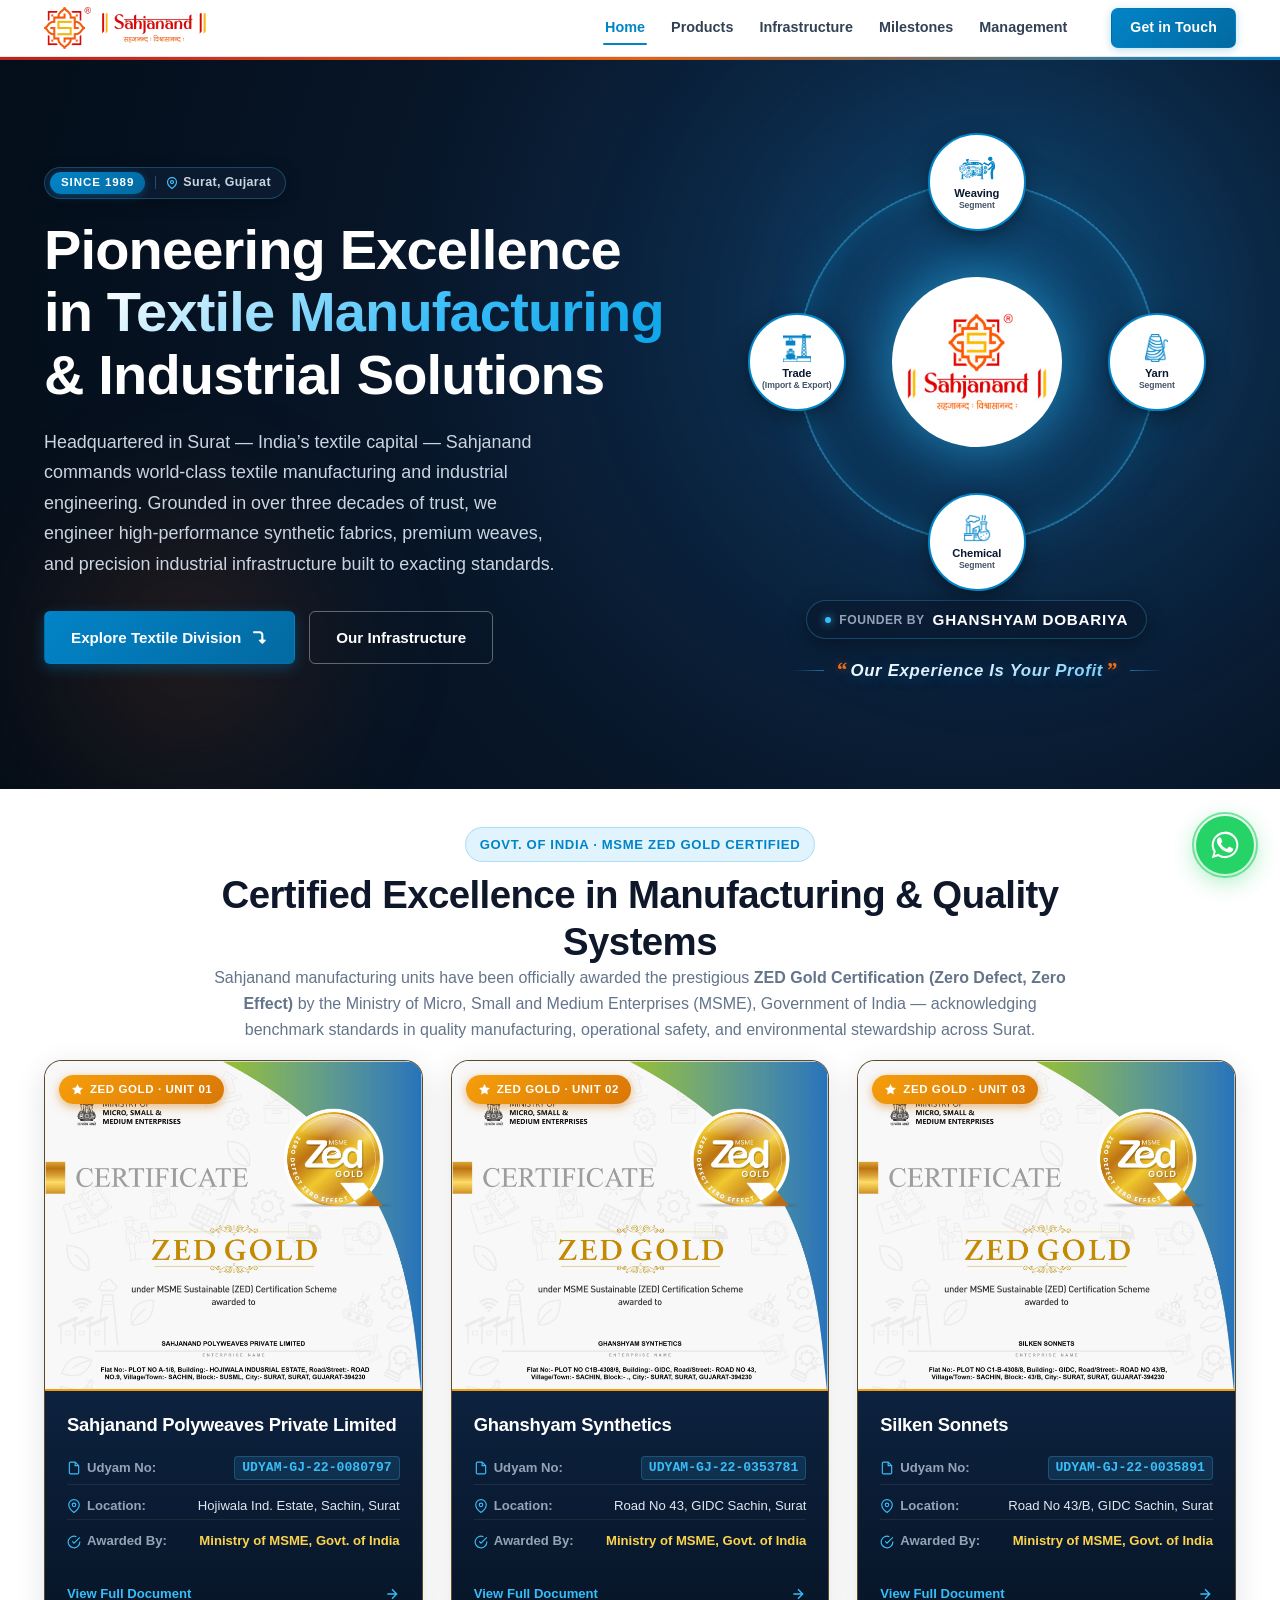
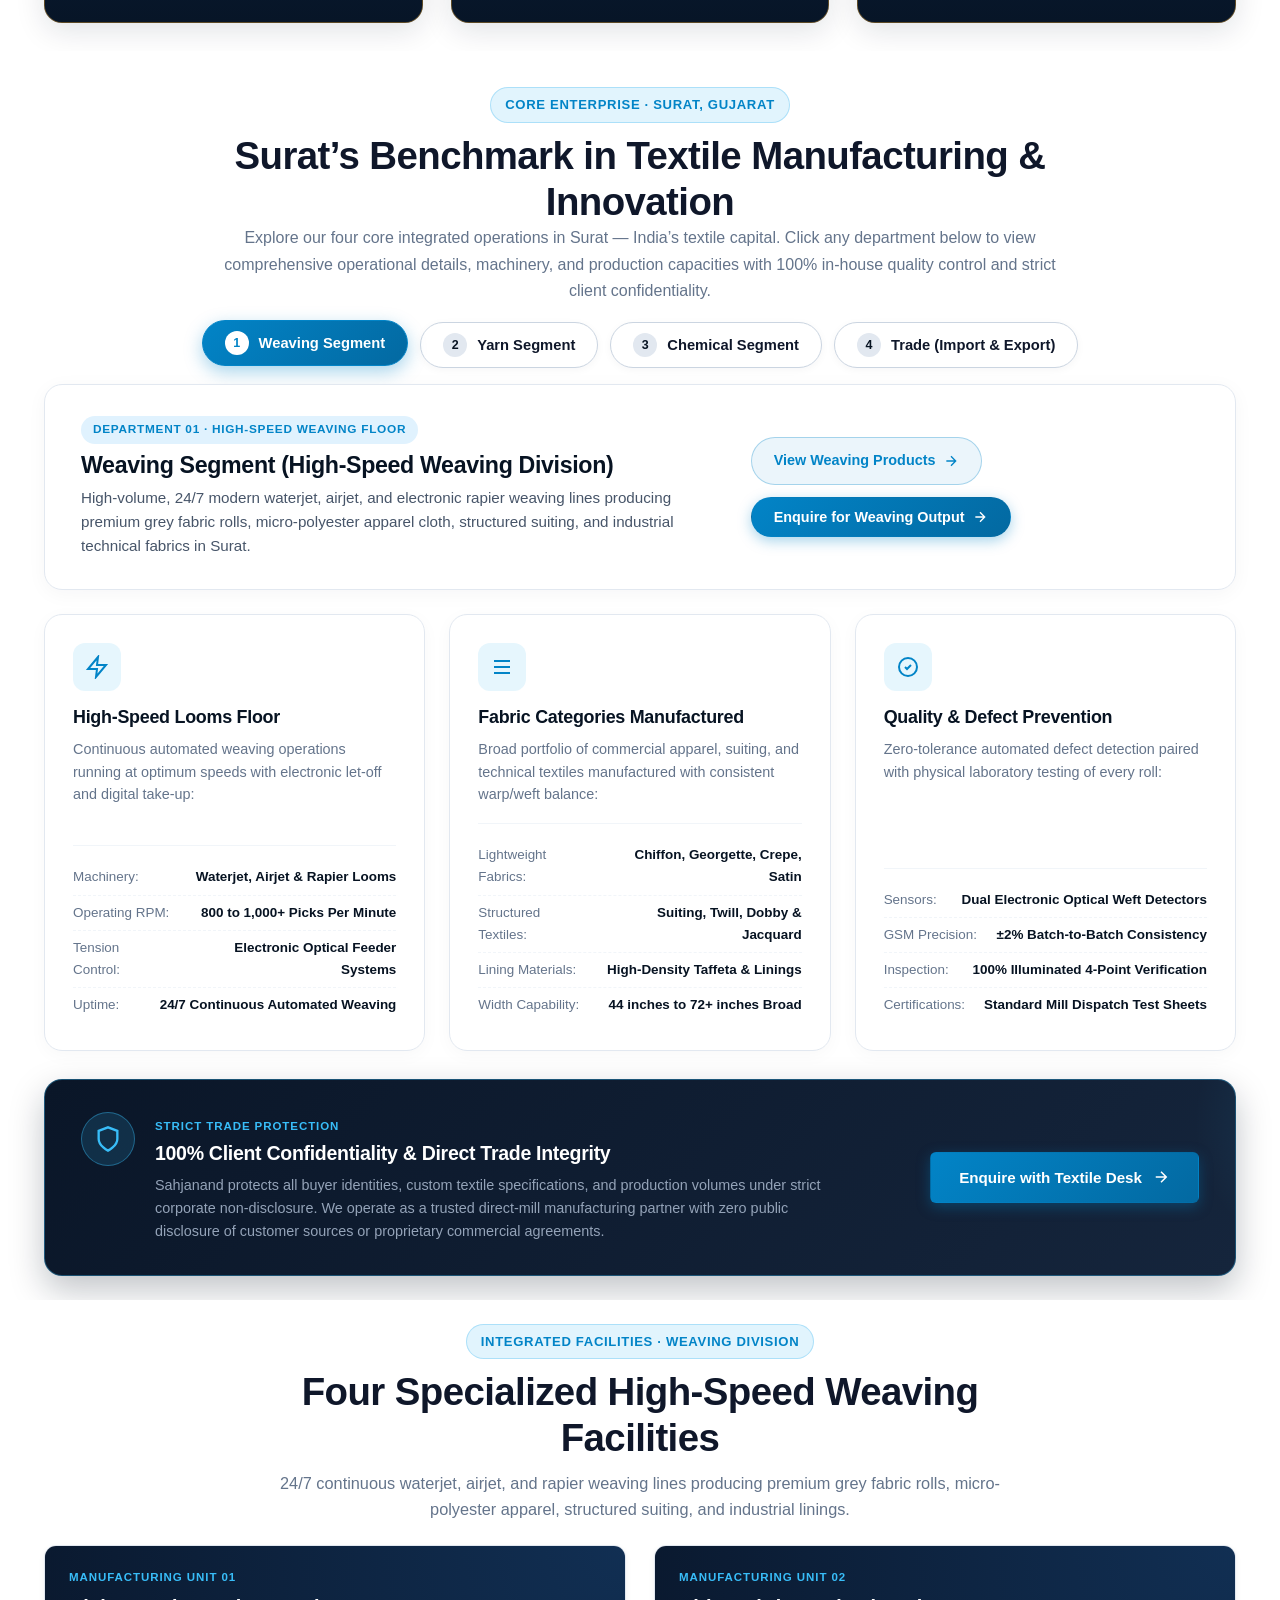
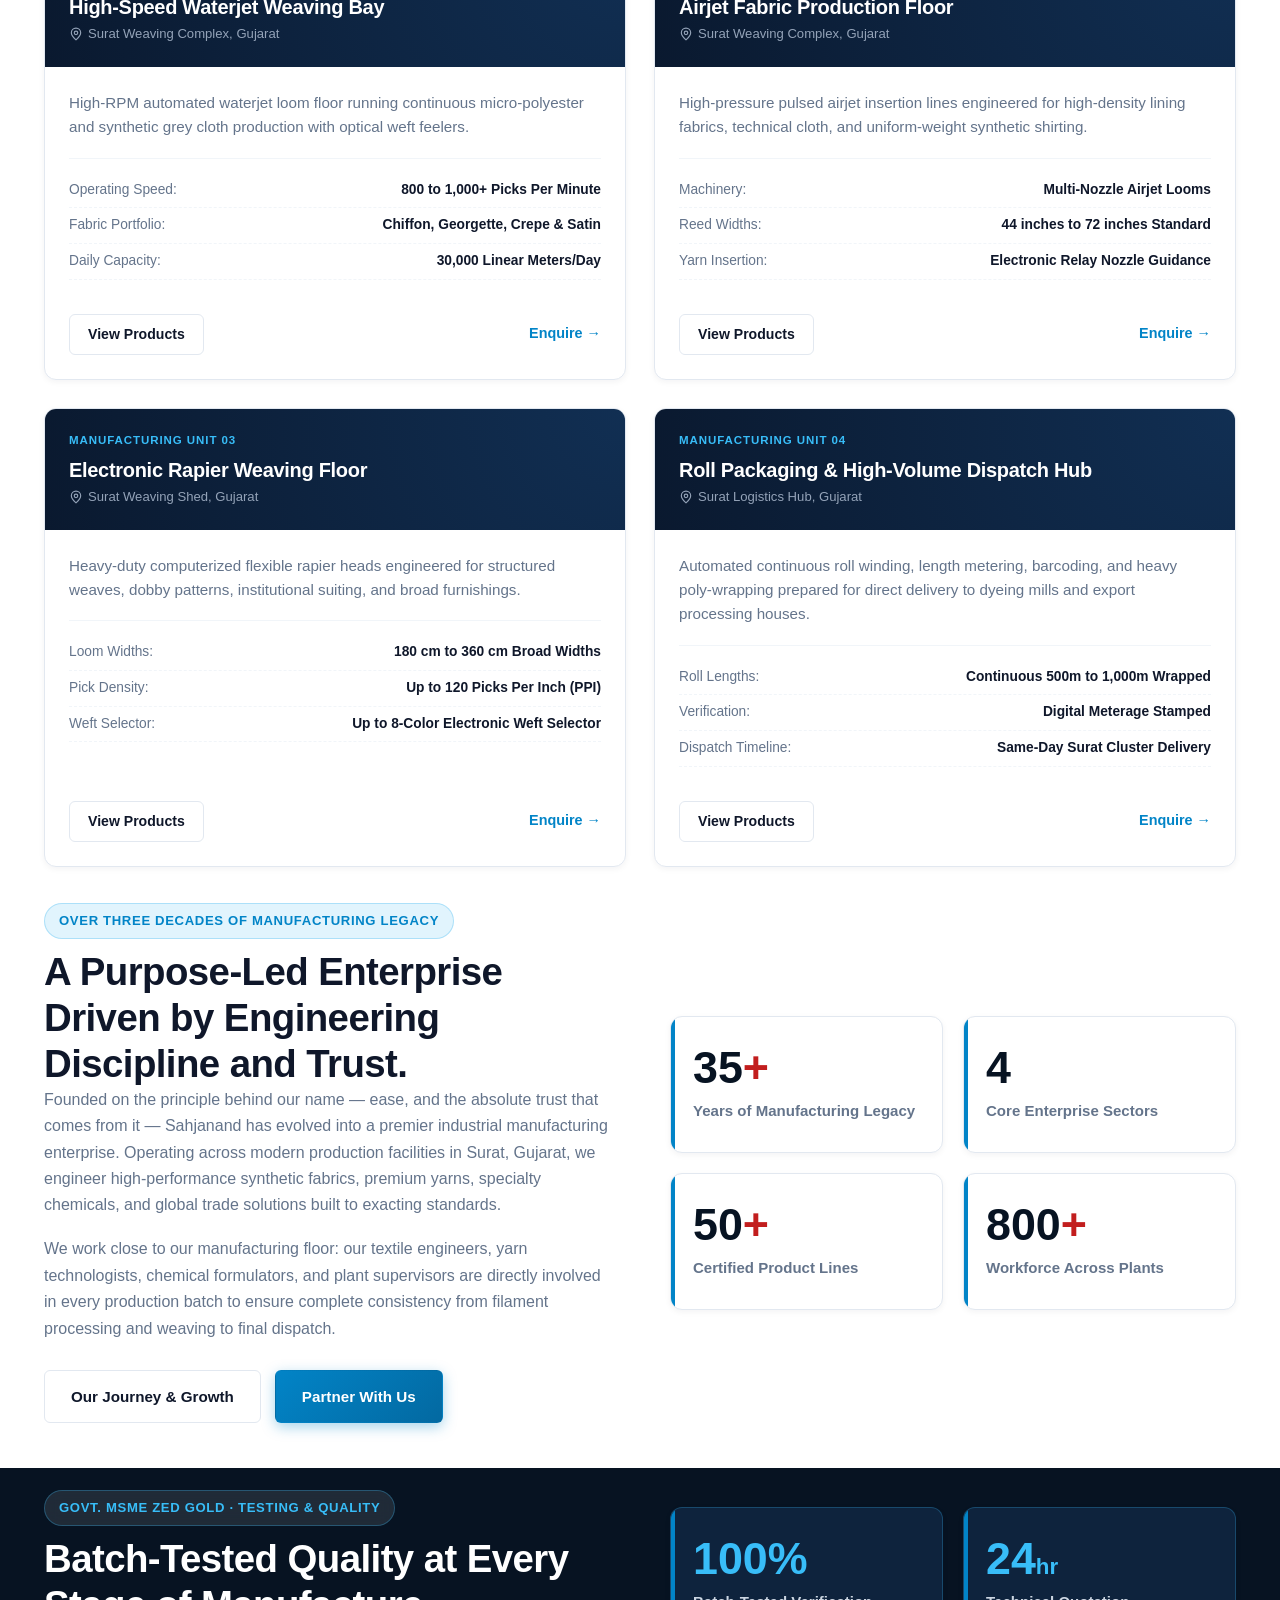
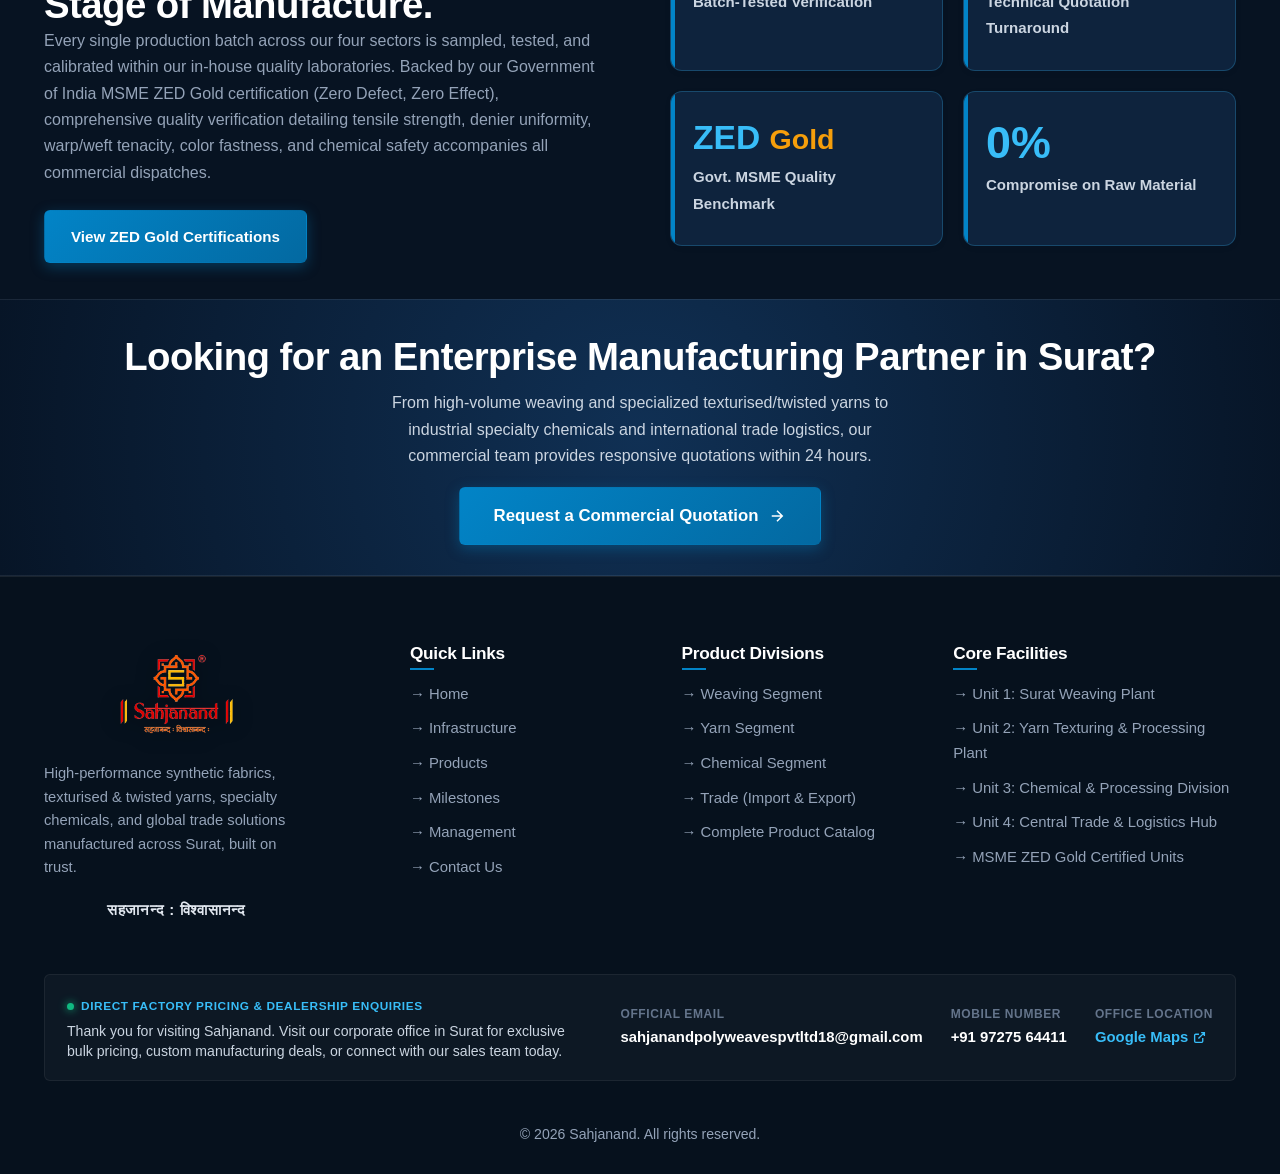
==== commit f49bd835: "Implement enterprise security hardening based on 5-step pre-deploy security audit" ====
--- a/index.html
+++ b/index.html
@@ -12,7 +12,12 @@
 <meta http-equiv="Cache-Control" content="no-cache, no-store, must-revalidate">
 <meta http-equiv="Pragma" content="no-cache">
 <meta http-equiv="Expires" content="0">
-<link rel="stylesheet" href="styles.css?v=117">
+<meta http-equiv="X-Content-Type-Options" content="nosniff">
+<meta http-equiv="X-Frame-Options" content="SAMEORIGIN">
+<meta name="referrer" content="strict-origin-when-cross-origin">
+<meta http-equiv="Permissions-Policy" content="camera=(), microphone=(), geolocation=()">
+<meta http-equiv="Content-Security-Policy" content="default-src 'self'; script-src 'self' 'unsafe-inline'; style-src 'self' 'unsafe-inline' https://fonts.googleapis.com; font-src 'self' https://fonts.gstatic.com data:; img-src 'self' data: https:; media-src 'self'; connect-src 'self' https://formsubmit.co;">
+<link rel="stylesheet" href="styles.css?v=121">
 </head>
 <body>
 
@@ -1266,7 +1271,7 @@
  </div>
 </div>
 
-<script src="main.js?v=117"></script>
+<script src="main.js?v=121"></script>
 <!-- FLOATING WHATSAPP CHAT BUTTON (+91 97275 64411) -->
 <a href="https://wa.me/919727564411" target="_blank" rel="noopener noreferrer" class="whatsapp-float-btn" aria-label="Chat with Sahjanand on WhatsApp (+91 97275 64411)" title="Chat on WhatsApp (+91 97275 64411)">
  <span class="wa-pulse" aria-hidden="true"></span>
--- a/styles.css
+++ b/styles.css
@@ -5867,41 +5867,102 @@
   border-radius: 6px;
 }
 
-/* Classic Director's Cinema Screening Video Frame */
+/* Executive Big Screen Cinema Theatre Frame */
 .media-cinema-theatre {
   width: 100%;
-  max-width: 900px;
-  margin: 0 auto;
-  border-radius: 16px;
+  max-width: 100%;
+  margin: 18px auto 0;
+  border-radius: 18px;
   overflow: hidden;
   background: #020617;
-  border: 1px solid rgba(2, 132, 199, 0.35);
-  box-shadow: 0 18px 45px -8px rgba(15, 23, 42, 0.28), 0 0 30px rgba(2, 132, 199, 0.15);
+  border: 1px solid rgba(2, 132, 199, 0.42);
+  box-shadow: 0 24px 60px -12px rgba(15, 23, 42, 0.35), 0 0 45px rgba(2, 132, 199, 0.2);
   position: relative;
-  transition: transform 0.35s ease, box-shadow 0.35s ease;
+  transition: transform 0.35s ease, box-shadow 0.35s ease, border-color 0.35s ease;
   animation: directorCinemaGlow 7s ease-in-out infinite alternate;
 }
 
 @keyframes directorCinemaGlow {
   0% {
-    box-shadow: 0 18px 45px -8px rgba(15, 23, 42, 0.28), 0 0 25px rgba(2, 132, 199, 0.14);
-    border-color: rgba(2, 132, 199, 0.3);
+    box-shadow: 0 20px 50px -10px rgba(15, 23, 42, 0.3), 0 0 30px rgba(2, 132, 199, 0.16);
+    border-color: rgba(2, 132, 199, 0.35);
   }
   50% {
-    box-shadow: 0 22px 55px -6px rgba(15, 23, 42, 0.35), 0 0 42px rgba(14, 165, 233, 0.26);
-    border-color: rgba(14, 165, 233, 0.52);
+    box-shadow: 0 28px 70px -8px rgba(15, 23, 42, 0.42), 0 0 55px rgba(14, 165, 233, 0.3);
+    border-color: rgba(14, 165, 233, 0.6);
   }
   100% {
-    box-shadow: 0 18px 45px -8px rgba(15, 23, 42, 0.28), 0 0 25px rgba(2, 132, 199, 0.14);
-    border-color: rgba(2, 132, 199, 0.3);
+    box-shadow: 0 20px 50px -10px rgba(15, 23, 42, 0.3), 0 0 30px rgba(2, 132, 199, 0.16);
+    border-color: rgba(2, 132, 199, 0.35);
   }
 }
 
 .media-cinema-theatre:hover {
   transform: translateY(-2px);
-  box-shadow: 0 24px 60px -6px rgba(15, 23, 42, 0.4), 0 0 50px rgba(2, 132, 199, 0.3);
-}
-
+  box-shadow: 0 32px 80px -8px rgba(15, 23, 42, 0.48), 0 0 65px rgba(2, 132, 199, 0.35);
+  border-color: rgba(56, 189, 248, 0.7);
+}
+
+/* Top Sleek Cinema Bar */
+.cinema-top-bar {
+  display: flex;
+  align-items: center;
+  justify-content: space-between;
+  padding: 10px 18px;
+  background: linear-gradient(180deg, #0B1528 0%, #060D1A 100%);
+  border-bottom: 1px solid rgba(255, 255, 255, 0.08);
+  font-size: 0.72rem;
+  letter-spacing: 0.06em;
+  color: #94A3B8;
+  font-weight: 700;
+  flex-wrap: wrap;
+  gap: 8px;
+}
+
+.cinema-top-left,
+.cinema-top-right {
+  display: inline-flex;
+  align-items: center;
+  gap: 12px;
+}
+
+.cinema-live-pill {
+  display: inline-flex;
+  align-items: center;
+  gap: 7px;
+  color: #F8FAFC;
+  font-weight: 800;
+  font-size: 0.72rem;
+  text-transform: uppercase;
+}
+
+.cinema-spec-pill {
+  color: #38BDF8;
+  background: rgba(2, 132, 199, 0.18);
+  padding: 3px 8px;
+  border-radius: 4px;
+  font-size: 0.68rem;
+  font-weight: 800;
+  border: 1px solid rgba(56, 189, 248, 0.25);
+  letter-spacing: 0.05em;
+}
+
+.cinema-loc-pill {
+  display: inline-flex;
+  align-items: center;
+  gap: 5px;
+  color: #CBD5E1;
+  font-size: 0.70rem;
+}
+
+.cinema-mode-pill {
+  color: #94A3B8;
+  font-size: 0.68rem;
+  text-transform: uppercase;
+  letter-spacing: 0.08em;
+}
+
+/* Video Wrapper (16:9 Big Screen) */
 .media-video-wrapper {
   position: relative;
   background: #020617;
@@ -5920,7 +5981,34 @@
   user-select: none;
 }
 
-/* Director's Studio Monitor Status Strip (Positioned Below Video Footage) */
+/* Timeline Ambient Track */
+.cinema-timeline-track {
+  position: absolute;
+  bottom: 0;
+  left: 0;
+  right: 0;
+  height: 3px;
+  background: rgba(255, 255, 255, 0.12);
+  z-index: 2;
+  overflow: hidden;
+  pointer-events: none;
+}
+
+.cinema-timeline-bar {
+  height: 100%;
+  width: 100%;
+  background: linear-gradient(90deg, #0284C7, #38BDF8, #60A5FA);
+  box-shadow: 0 0 10px #38BDF8;
+  animation: cinemaScrub 38s linear infinite;
+  transform-origin: left;
+}
+
+@keyframes cinemaScrub {
+  0% { transform: scaleX(0); }
+  100% { transform: scaleX(1); }
+}
+
+/* Executive Status Strip (Positioned Below Video Footage) */
 .cinema-director-bar {
   display: flex;
   align-items: center;
@@ -5928,7 +6016,7 @@
   flex-wrap: wrap;
   gap: 10px;
   background: #070D18;
-  padding: 11px 18px;
+  padding: 12px 18px;
   border-top: 1px solid rgba(255, 255, 255, 0.08);
 }
 
@@ -5936,11 +6024,15 @@
   display: inline-flex;
   align-items: center;
   gap: 8px;
-  font-size: 0.72rem;
+  font-size: 0.73rem;
   font-weight: 800;
   letter-spacing: 0.08em;
   color: #E2E8F0;
   text-transform: uppercase;
+}
+
+.director-status-tag svg {
+  color: #38BDF8;
 }
 
 .director-rec-dot {
@@ -5965,6 +6057,13 @@
   letter-spacing: 0.03em;
 }
 
+.media-subheading {
+  font-size: 0.90rem;
+  color: #64748B;
+  margin: 6px 0 0 0;
+  line-height: 1.5;
+}
+
 @media (max-width: 768px) {
   .division-media-showcase {
     padding-top: 16px;
@@ -5972,8 +6071,12 @@
     padding-right: 0;
   }
   .cinema-director-bar {
-    padding: 9px 14px;
+    padding: 10px 14px;
     font-size: 0.68rem;
+  }
+  .cinema-spec-pill,
+  .cinema-mode-pill {
+    display: none;
   }
 }
 
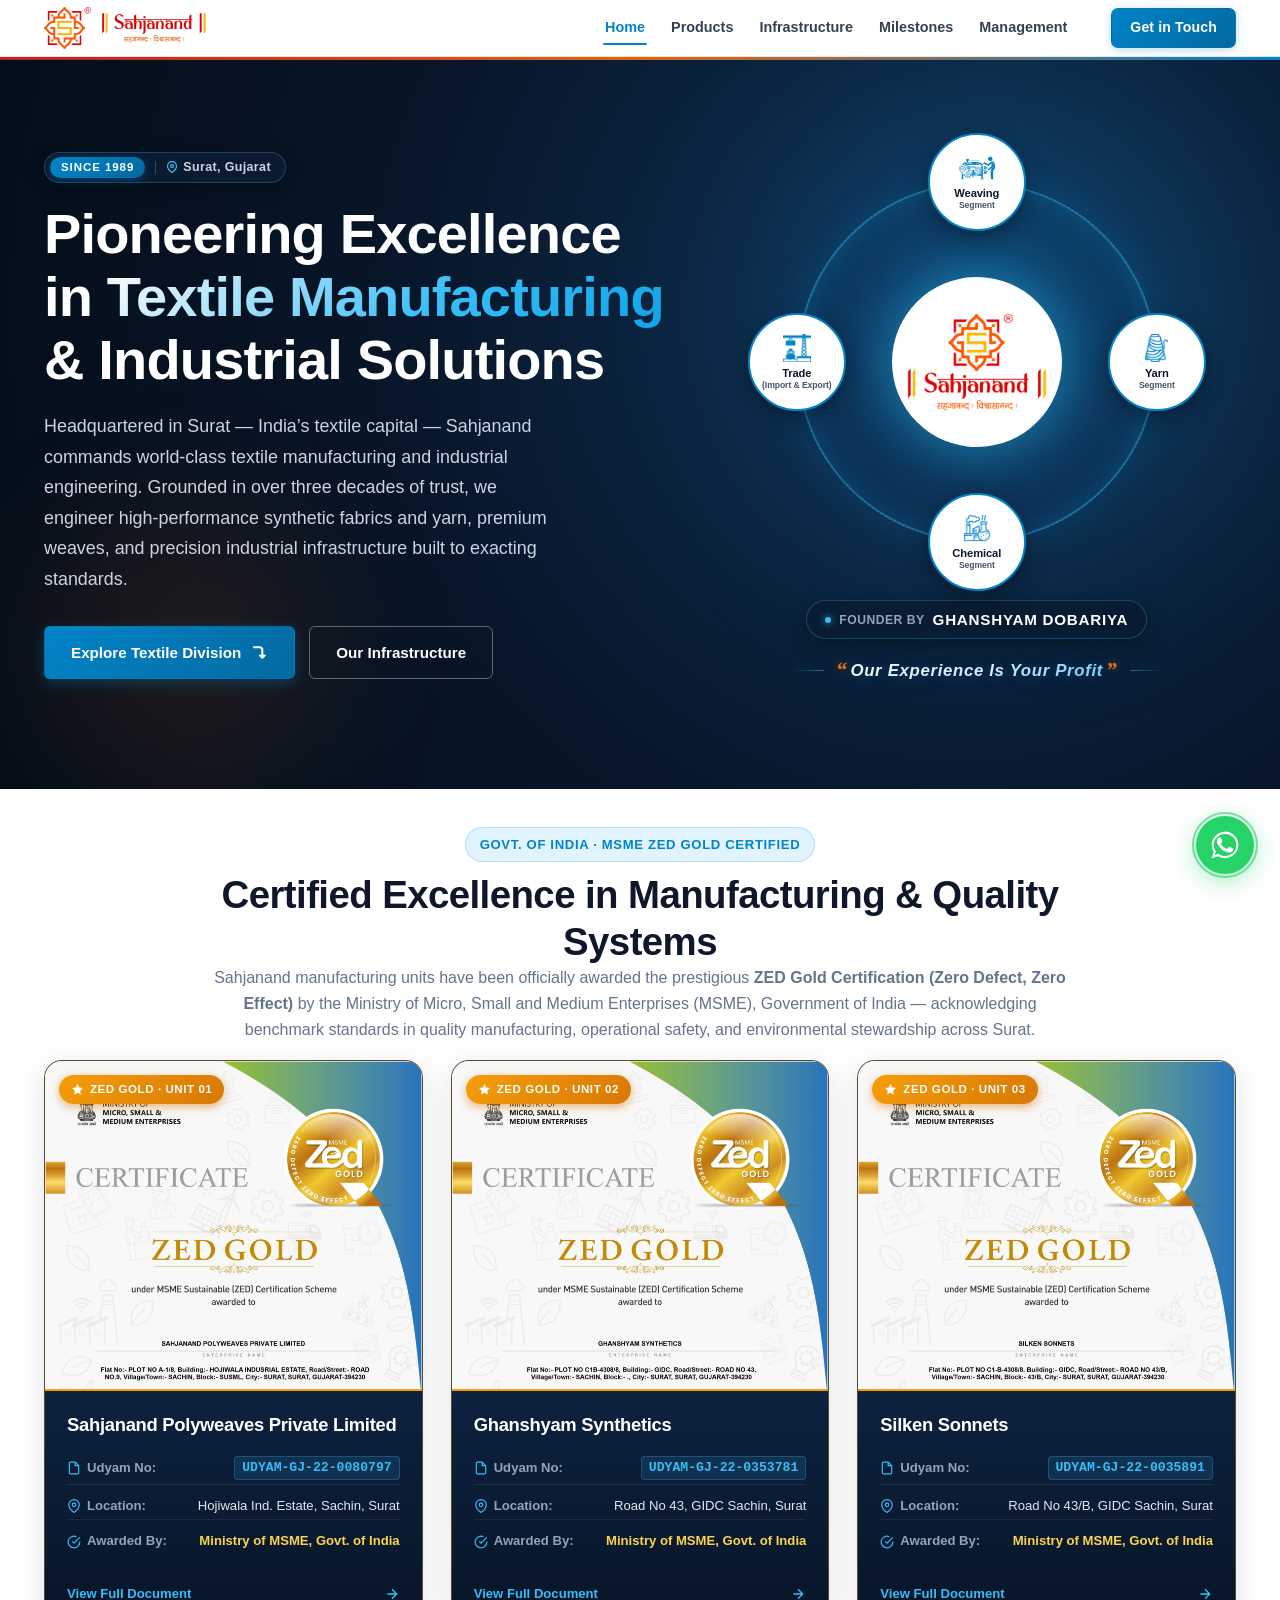
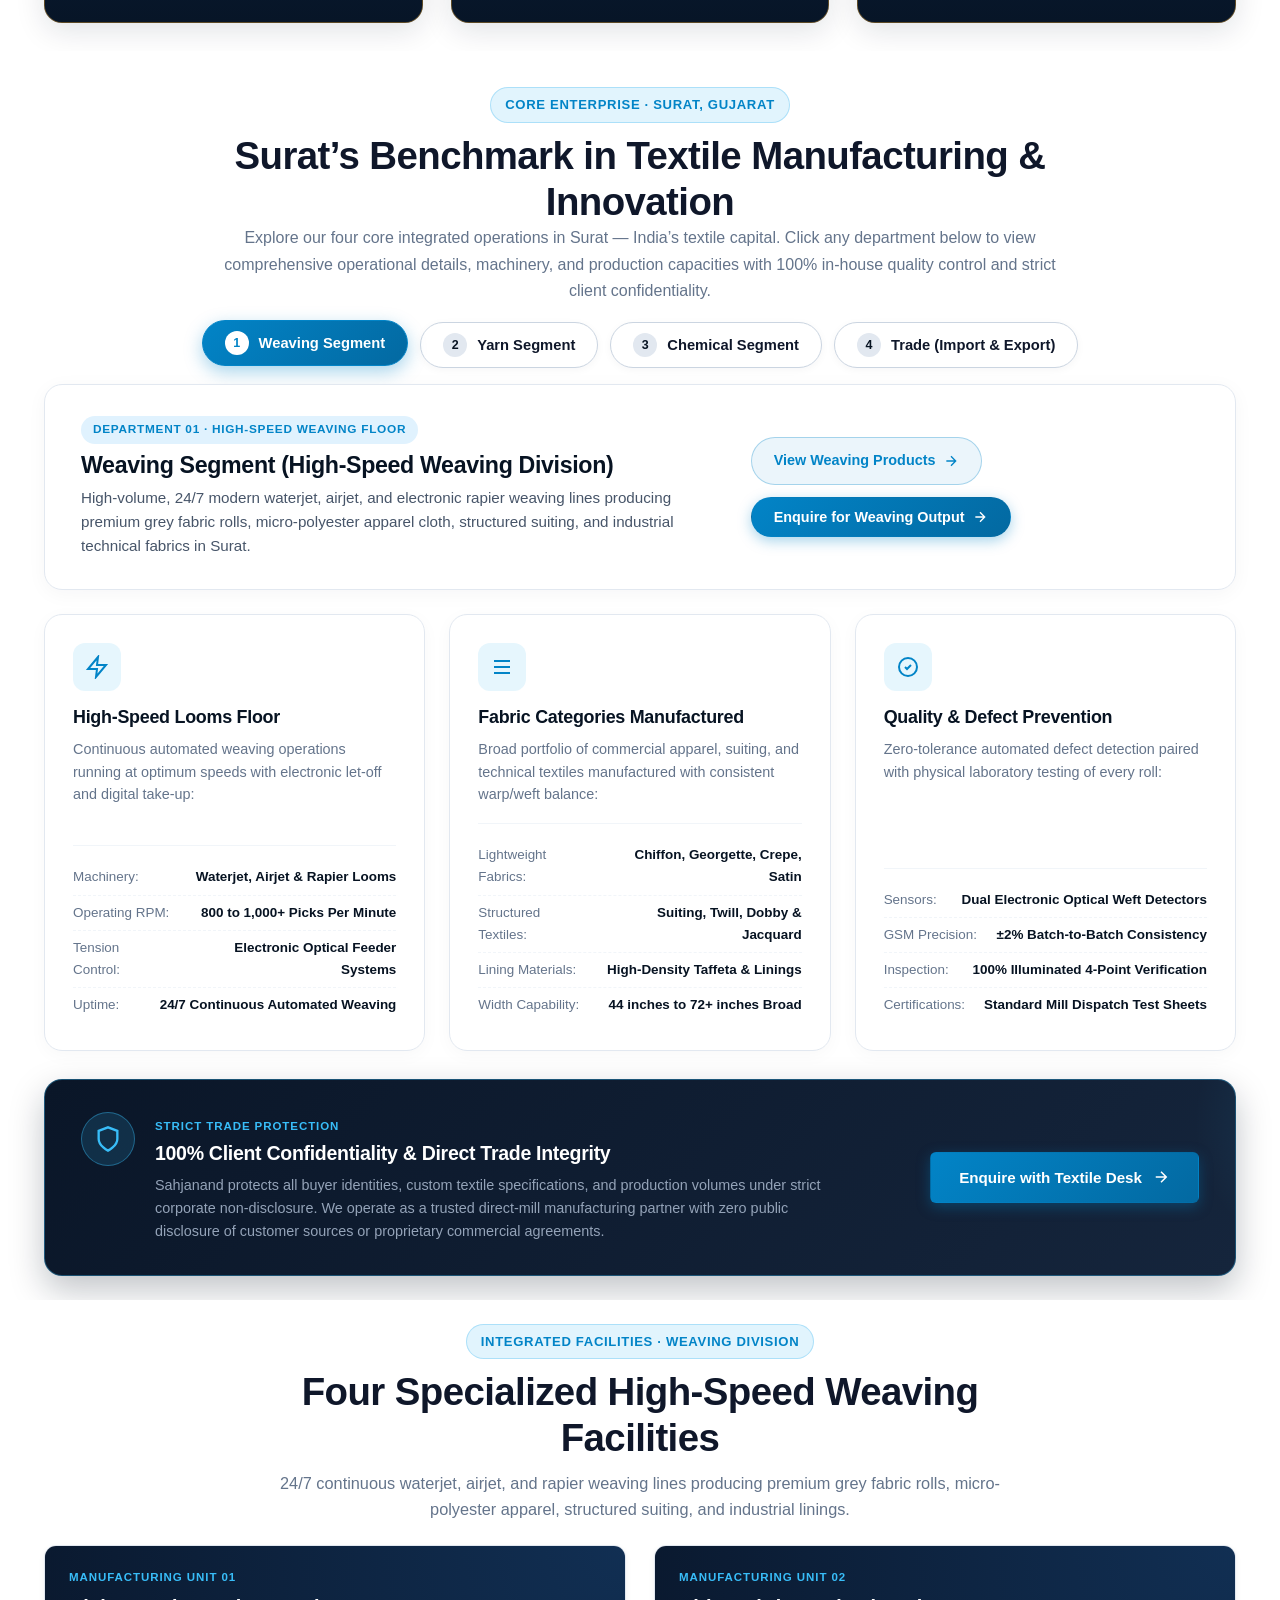
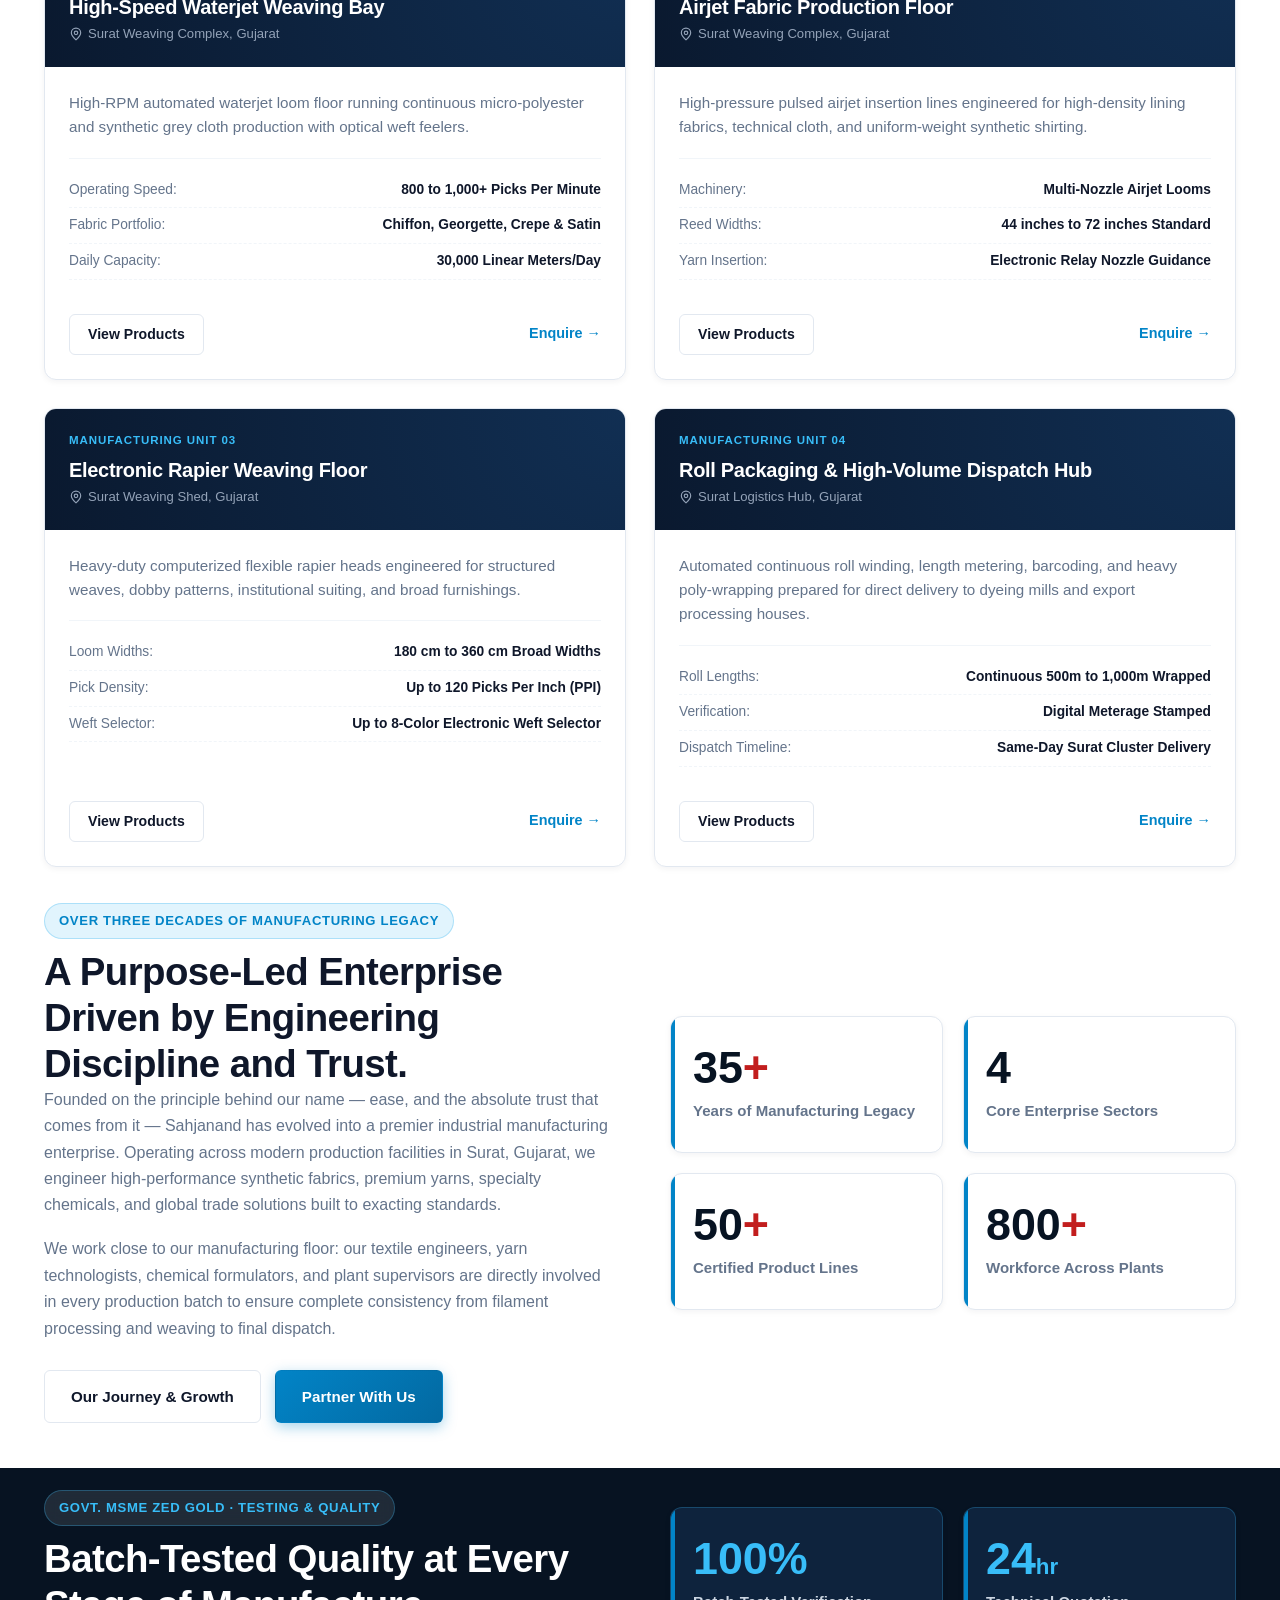
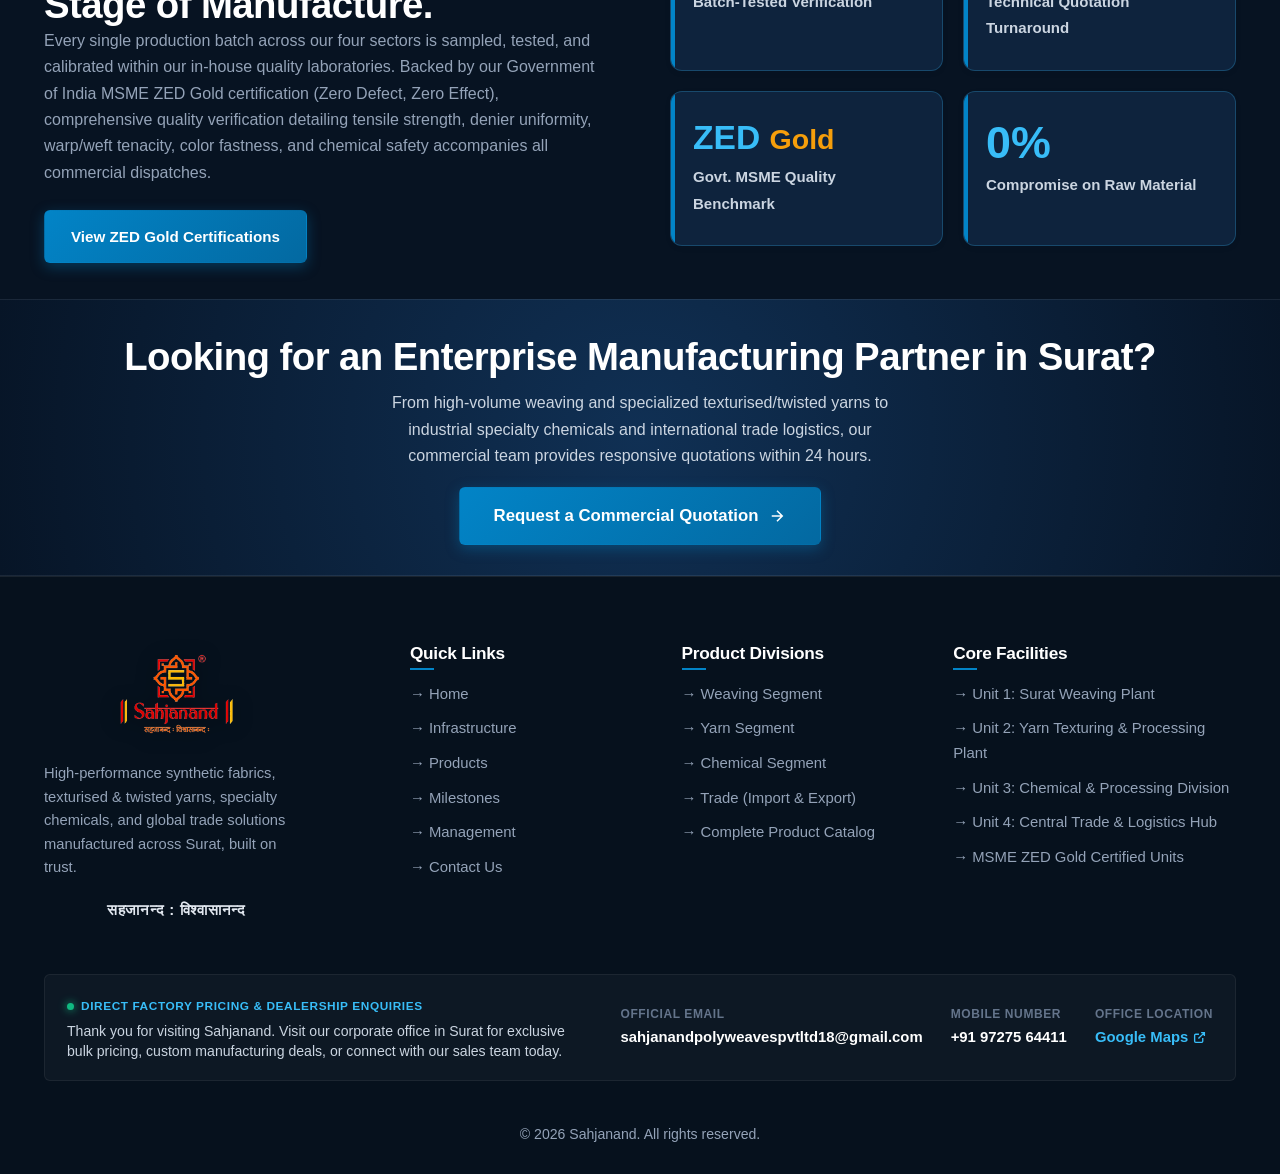
==== commit 6ee474bf: "Update home hero banner text to 'synthetic fabrics and yarn'" ====
--- a/index.html
+++ b/index.html
@@ -9,15 +9,14 @@
 <link rel="apple-touch-icon" href="images/apple-touch-icon.png">
 <link rel="preconnect" href="https://fonts.googleapis.com">
 <link rel="preconnect" href="https://fonts.gstatic.com" crossorigin>
-<meta http-equiv="Cache-Control" content="no-cache, no-store, must-revalidate">
-<meta http-equiv="Pragma" content="no-cache">
-<meta http-equiv="Expires" content="0">
+<link rel="stylesheet" href="https://fonts.googleapis.com/css2?family=Plus+Jakarta+Sans:wght@300;400;500;600;700;800&family=Outfit:wght@400;500;600;700;800&display=swap">
 <meta http-equiv="X-Content-Type-Options" content="nosniff">
 <meta http-equiv="X-Frame-Options" content="SAMEORIGIN">
 <meta name="referrer" content="strict-origin-when-cross-origin">
 <meta http-equiv="Permissions-Policy" content="camera=(), microphone=(), geolocation=()">
 <meta http-equiv="Content-Security-Policy" content="default-src 'self'; script-src 'self' 'unsafe-inline'; style-src 'self' 'unsafe-inline' https://fonts.googleapis.com; font-src 'self' https://fonts.gstatic.com data:; img-src 'self' data: https:; media-src 'self'; connect-src 'self' https://formsubmit.co;">
-<link rel="stylesheet" href="styles.css?v=121">
+<link rel="preload" as="image" href="images/logo-original-4k.png" fetchpriority="high">
+<link rel="stylesheet" href="styles.css?v=123">
 </head>
 <body>
 
@@ -79,7 +78,7 @@
         </span>
        </div>
       <h1>Pioneering Excellence in <span class="gradient-text">Textile Manufacturing</span> &amp; Industrial Solutions</h1>
-      <p class="hero-lede">Headquartered in Surat — India’s textile capital — Sahjanand commands world-class textile manufacturing and industrial engineering. Grounded in over three decades of trust, we engineer high-performance synthetic fabrics, premium weaves, and precision industrial infrastructure built to exacting standards.</p>
+      <p class="hero-lede">Headquartered in Surat — India’s textile capital — Sahjanand commands world-class textile manufacturing and industrial engineering. Grounded in over three decades of trust, we engineer high-performance synthetic fabrics and yarn, premium weaves, and precision industrial infrastructure built to exacting standards.</p>
       <div class="hero-actions">
        <a href="#textile-division" class="btn btn-primary">
         <span>Explore Textile Division</span>
@@ -1271,7 +1270,7 @@
  </div>
 </div>
 
-<script src="main.js?v=121"></script>
+<script src="main.js?v=123"></script>
 <!-- FLOATING WHATSAPP CHAT BUTTON (+91 97275 64411) -->
 <a href="https://wa.me/919727564411" target="_blank" rel="noopener noreferrer" class="whatsapp-float-btn" aria-label="Chat with Sahjanand on WhatsApp (+91 97275 64411)" title="Chat on WhatsApp (+91 97275 64411)">
  <span class="wa-pulse" aria-hidden="true"></span>
--- a/styles.css
+++ b/styles.css
@@ -4,7 +4,7 @@
    Fully Responsive for Mobile, Tablet, Laptop, and 4K Displays
    ========================================================================== */
 
-@import url('https://fonts.googleapis.com/css2?family=Plus+Jakarta+Sans:wght@300;400;500;600;700;800&family=Outfit:wght@400;500;600;700;800&display=swap');
+/* Fonts loaded non-blocking in HTML <head> via <link> */
 
 :root {
   /* Core Corporate Architecture */
